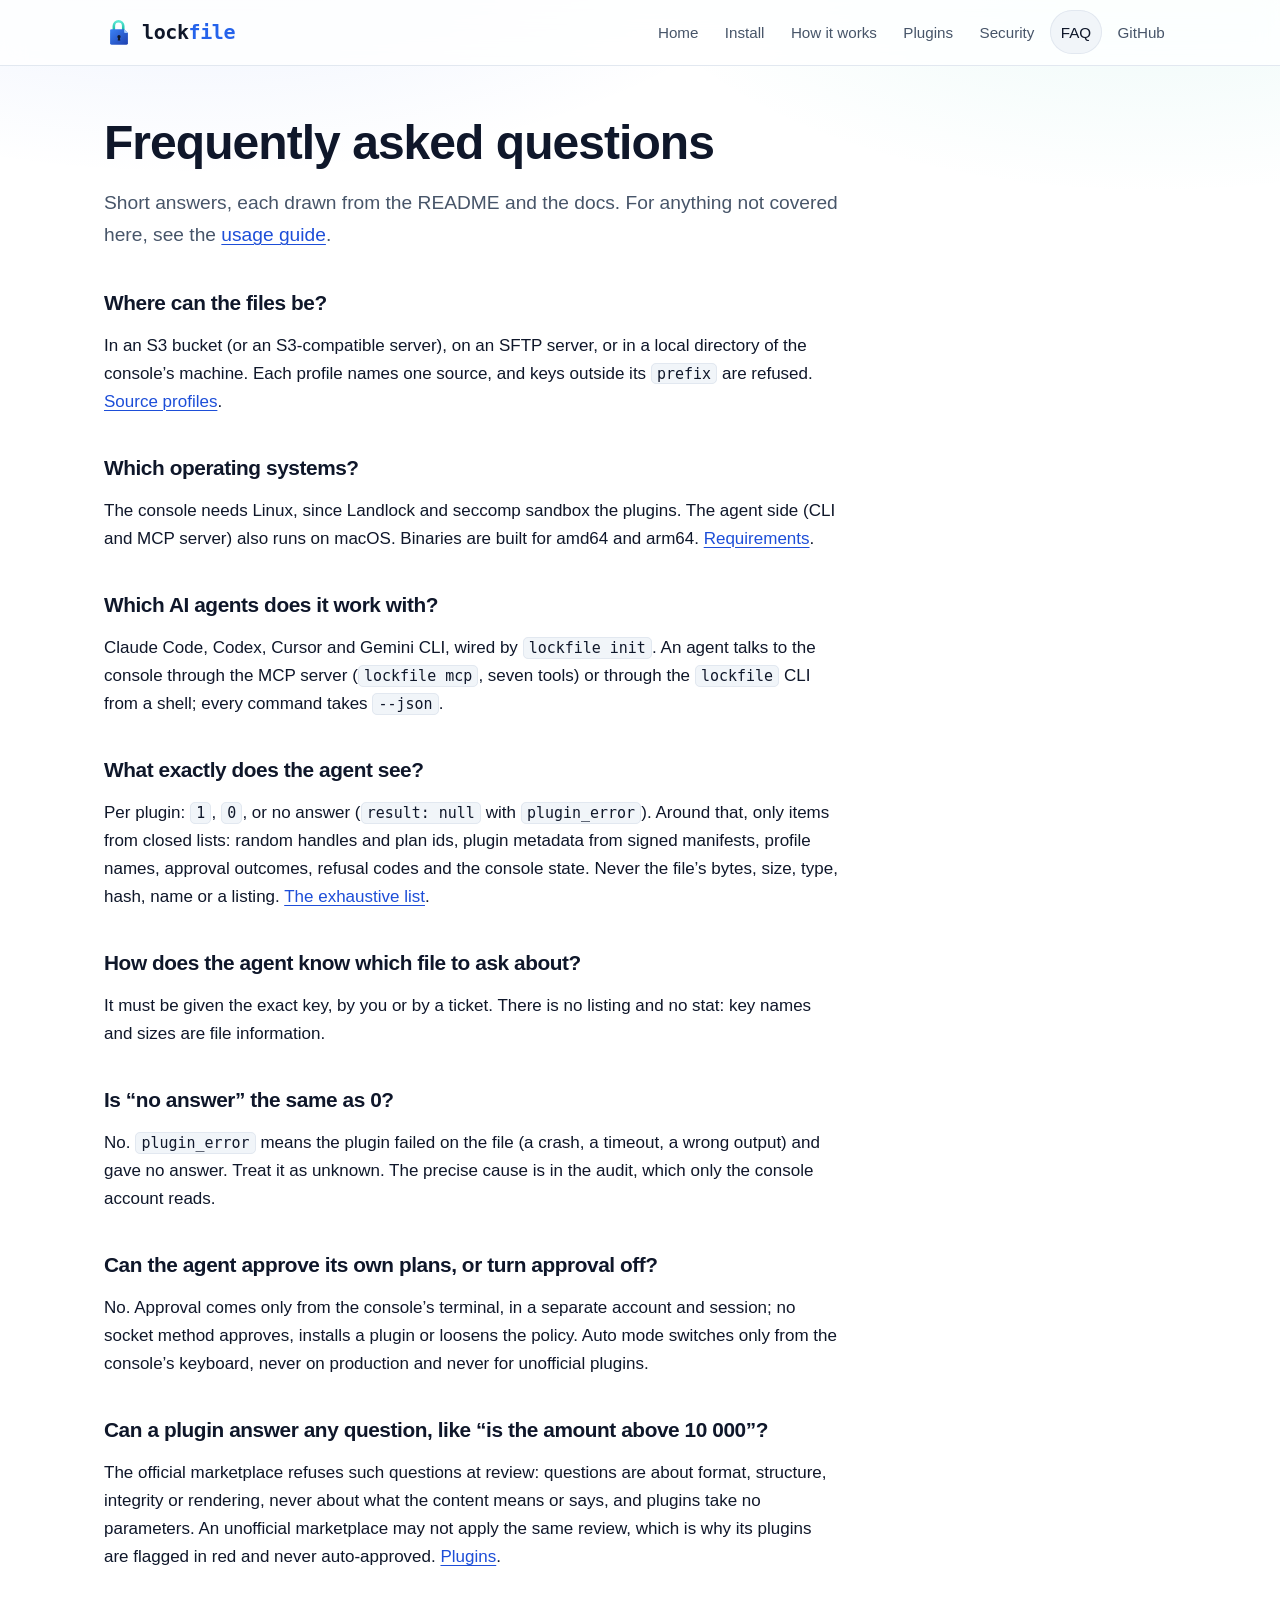
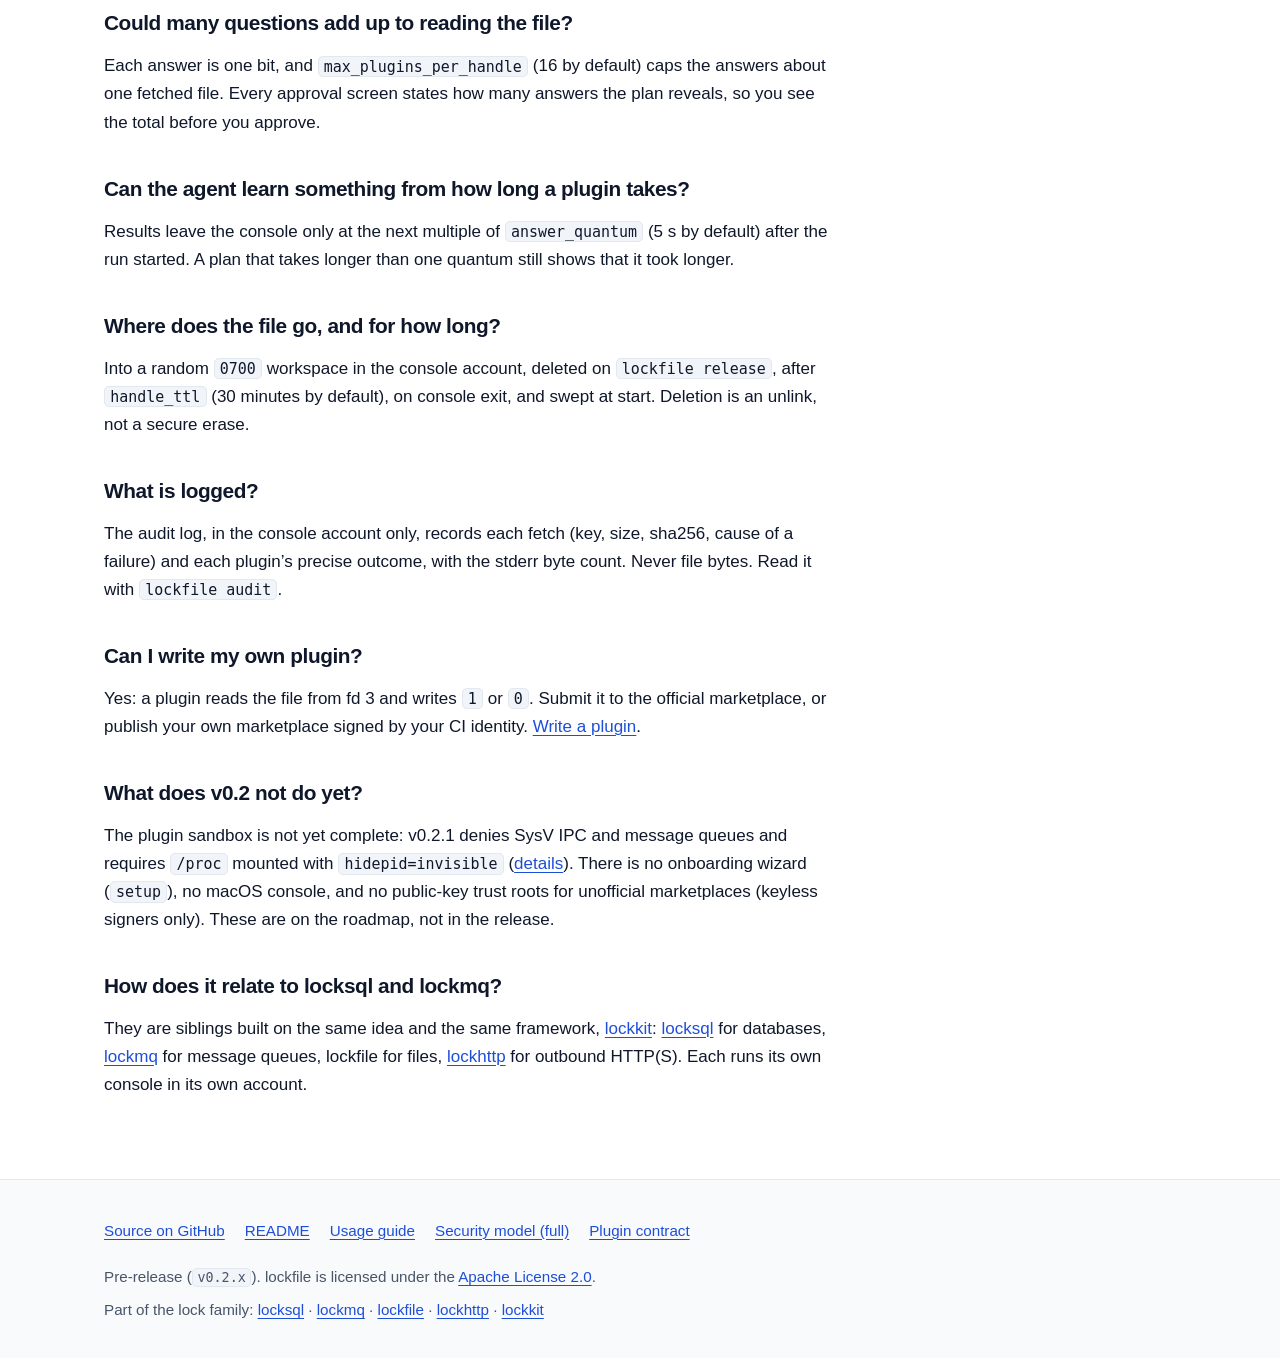
==== site/faq/index.html @ 75cc1ebc "docs: add lockhttp to the lock family List lockhttp (outbound HTTP(S), v0.1 in progress) next to loc" ====
<!doctype html>
<html lang="en">
<head>
  <meta charset="utf-8">
  <meta name="viewport" content="width=device-width, initial-scale=1">
  <title>lockfile FAQ — short answers</title>
  <meta name="description" content="Short answers about lockfile: sources, platforms, agents, what the agent sees, plugins, timing, the audit log and what v0.2 does not do yet.">
  <meta name="color-scheme" content="light dark">
  <meta name="theme-color" content="#ffffff" media="(prefers-color-scheme: light)">
  <meta name="theme-color" content="#0f172a" media="(prefers-color-scheme: dark)">
  <link rel="canonical" href="https://davidgodefroid.github.io/lockfile/faq/">
  <meta property="og:type" content="website">
  <meta property="og:site_name" content="lockfile">
  <meta property="og:title" content="lockfile FAQ — short answers">
  <meta property="og:description" content="Short answers about lockfile: sources, platforms, agents, what the agent sees, plugins, timing, the audit log and what v0.2 does not do yet.">
  <meta property="og:url" content="https://davidgodefroid.github.io/lockfile/faq/">
  <meta property="og:image" content="https://davidgodefroid.github.io/lockfile/assets/og.png">
  <meta property="og:image:type" content="image/png">
  <meta property="og:image:width" content="1200">
  <meta property="og:image:height" content="630">
  <meta property="og:image:alt" content="lockfile — Your AI asks about the file. It never reads it.">
  <meta property="og:locale" content="en_US">
  <meta name="twitter:card" content="summary_large_image">
  <meta name="twitter:title" content="lockfile FAQ — short answers">
  <meta name="twitter:description" content="Short answers about lockfile: sources, platforms, agents, what the agent sees, plugins, timing, the audit log and what v0.2 does not do yet.">
  <meta name="twitter:image" content="https://davidgodefroid.github.io/lockfile/assets/og.png">
  <meta name="twitter:image:alt" content="lockfile — Your AI asks about the file. It never reads it.">
  <link rel="icon" href="../assets/logo.svg" type="image/svg+xml">
  <link rel="apple-touch-icon" href="../assets/apple-touch-icon.png">
  <link rel="stylesheet" href="../assets/style.css">
  <script src="../assets/anchors.js" defer></script>
</head>
<body>
  <a class="skip-link" href="#main">Skip to content</a>
  <header class="site-header">
    <div class="wrap">
      <a class="brand" href="../"><img src="../assets/logo.svg" alt="" width="32" height="32"><span class="wordmark">lock<span>file</span></span></a>
      <nav class="site-nav" aria-label="Main">
        <ul>
          <li><a href="../">Home</a></li>
          <li><a href="../install/">Install</a></li>
          <li><a href="../how-it-works/">How it works</a></li>
          <li><a href="../plugins/">Plugins</a></li>
          <li><a href="../security/">Security</a></li>
          <li><a href="../faq/" aria-current="page">FAQ</a></li>
          <li><a href="https://github.com/DavidGodefroid/lockfile">GitHub</a></li>
        </ul>
      </nav>
    </div>
  </header>
  <main id="main" tabindex="-1">
    <div class="wrap">

<h1>Frequently asked questions</h1>
<p class="lead prose">Short answers, each drawn from the README and the docs. For anything not covered here, see the <a href="https://github.com/DavidGodefroid/lockfile/blob/main/docs/usage.md">usage guide</a>.</p>
<div class="faq prose">
<section aria-labelledby="sources">
  <h2 id="sources">Where can the files be?</h2>
  <p>In an S3 bucket (or an S3-compatible server), on an SFTP server, or in a local directory of the console’s machine. Each profile names one source, and keys outside its <code>prefix</code> are refused. <a href="../install/#profile">Source profiles</a>.</p>
</section>
<section aria-labelledby="os">
  <h2 id="os">Which operating systems?</h2>
  <p>The console needs Linux, since Landlock and seccomp sandbox the plugins. The agent side (CLI and MCP server) also runs on macOS. Binaries are built for amd64 and arm64. <a href="../install/#requirements">Requirements</a>.</p>
</section>
<section aria-labelledby="agents">
  <h2 id="agents">Which AI agents does it work with?</h2>
  <p>Claude Code, Codex, Cursor and Gemini CLI, wired by <code>lockfile init</code>. An agent talks to the console through the MCP server (<code>lockfile mcp</code>, seven tools) or through the <code>lockfile</code> CLI from a shell; every command takes <code>--json</code>.</p>
</section>
<section aria-labelledby="sees">
  <h2 id="sees">What exactly does the agent see?</h2>
  <p>Per plugin: <code>1</code>, <code>0</code>, or no answer (<code>result: null</code> with <code>plugin_error</code>). Around that, only items from closed lists: random handles and plan ids, plugin metadata from signed manifests, profile names, approval outcomes, refusal codes and the console state. Never the file’s bytes, size, type, hash, name or a listing. <a href="../security/#visible">The exhaustive list</a>.</p>
</section>
<section aria-labelledby="key">
  <h2 id="key">How does the agent know which file to ask about?</h2>
  <p>It must be given the exact key, by you or by a ticket. There is no listing and no stat: key names and sizes are file information.</p>
</section>
<section aria-labelledby="null">
  <h2 id="null">Is “no answer” the same as 0?</h2>
  <p>No. <code>plugin_error</code> means the plugin failed on the file (a crash, a timeout, a wrong output) and gave no answer. Treat it as unknown. The precise cause is in the audit, which only the console account reads.</p>
</section>
<section aria-labelledby="self-approve">
  <h2 id="self-approve">Can the agent approve its own plans, or turn approval off?</h2>
  <p>No. Approval comes only from the console’s terminal, in a separate account and session; no socket method approves, installs a plugin or loosens the policy. Auto mode switches only from the console’s keyboard, never on production and never for unofficial plugins.</p>
</section>
<section aria-labelledby="ask-anything">
  <h2 id="ask-anything">Can a plugin answer any question, like “is the amount above 10 000”?</h2>
  <p>The official marketplace refuses such questions at review: questions are about format, structure, integrity or rendering, never about what the content means or says, and plugins take no parameters. An unofficial marketplace may not apply the same review, which is why its plugins are flagged in red and never auto-approved. <a href="../plugins/">Plugins</a>.</p>
</section>
<section aria-labelledby="many">
  <h2 id="many">Could many questions add up to reading the file?</h2>
  <p>Each answer is one bit, and <code>max_plugins_per_handle</code> (16 by default) caps the answers about one fetched file. Every approval screen states how many answers the plan reveals, so you see the total before you approve.</p>
</section>
<section aria-labelledby="timing">
  <h2 id="timing">Can the agent learn something from how long a plugin takes?</h2>
  <p>Results leave the console only at the next multiple of <code>answer_quantum</code> (5 s by default) after the run started. A plan that takes longer than one quantum still shows that it took longer.</p>
</section>
<section aria-labelledby="where">
  <h2 id="where">Where does the file go, and for how long?</h2>
  <p>Into a random <code>0700</code> workspace in the console account, deleted on <code>lockfile release</code>, after <code>handle_ttl</code> (30 minutes by default), on console exit, and swept at start. Deletion is an unlink, not a secure erase.</p>
</section>
<section aria-labelledby="audit">
  <h2 id="audit">What is logged?</h2>
  <p>The audit log, in the console account only, records each fetch (key, size, sha256, cause of a failure) and each plugin’s precise outcome, with the stderr byte count. Never file bytes. Read it with <code>lockfile audit</code>.</p>
</section>
<section aria-labelledby="own-plugin">
  <h2 id="own-plugin">Can I write my own plugin?</h2>
  <p>Yes: a plugin reads the file from fd 3 and writes <code>1</code> or <code>0</code>. Submit it to the official marketplace, or publish your own marketplace signed by your CI identity. <a href="../plugins/#write">Write a plugin</a>.</p>
</section>
<section aria-labelledby="not-yet">
  <h2 id="not-yet">What does v0.2 not do yet?</h2>
  <p>The plugin sandbox is not yet complete: v0.2.1 denies SysV IPC and message queues and requires <code>/proc</code> mounted with <code>hidepid=invisible</code> (<a href="../security/#upcoming">details</a>). There is no onboarding wizard (<code>setup</code>), no macOS console, and no public-key trust roots for unofficial marketplaces (keyless signers only). These are on the roadmap, not in the release.</p>
</section>
<section aria-labelledby="family">
  <h2 id="family">How does it relate to locksql and lockmq?</h2>
  <p>They are siblings built on the same idea and the same framework, <a href="https://github.com/DavidGodefroid/lockkit">lockkit</a>: <a href="https://github.com/DavidGodefroid/locksql">locksql</a> for databases, <a href="https://github.com/DavidGodefroid/lockmq">lockmq</a> for message queues, lockfile for files, <a href="https://github.com/DavidGodefroid/lockhttp">lockhttp</a> for outbound HTTP(S). Each runs its own console in its own account.</p>
</section>
</div>

    </div>
  </main>
  <footer class="site-footer">
    <div class="wrap">
      <ul>
        <li><a href="https://github.com/DavidGodefroid/lockfile">Source on GitHub</a></li>
        <li><a href="https://github.com/DavidGodefroid/lockfile/blob/main/README.md">README</a></li>
        <li><a href="https://github.com/DavidGodefroid/lockfile/blob/main/docs/usage.md">Usage guide</a></li>
        <li><a href="https://github.com/DavidGodefroid/lockfile/blob/main/docs/security-model.md">Security model (full)</a></li>
        <li><a href="https://github.com/DavidGodefroid/lockfile/blob/main/docs/plugin-contract.md">Plugin contract</a></li>
      </ul>
      <p>Pre-release (<code>v0.2.x</code>). lockfile is licensed under the <a href="https://github.com/DavidGodefroid/lockfile/blob/main/LICENSE">Apache License 2.0</a>.</p>
      <p class="family-line">Part of the lock family: <a href="https://github.com/DavidGodefroid/locksql">locksql</a> · <a href="https://github.com/DavidGodefroid/lockmq">lockmq</a> · <a href="https://github.com/DavidGodefroid/lockfile">lockfile</a> · <a href="https://github.com/DavidGodefroid/lockhttp">lockhttp</a> · <a href="https://github.com/DavidGodefroid/lockkit">lockkit</a></p>
    </div>
  </footer>
</body>
</html>
---- site/assets/style.css ----
/* lockfile site — one stylesheet, no build step, no external resources.
   Palette taken from assets/logo.svg: blue page, teal shackle. */

:root {
  color-scheme: light dark;
  --bg: #ffffff;
  --bg-glow: rgba(37, 99, 235, 0.12);
  --bg-glow-2: rgba(20, 184, 166, 0.10);
  --surface: #f8fafc;
  --surface-2: #f1f5f9;
  --text: #0f172a;
  --muted: #475569;
  --border: #e2e8f0;
  --link: #1d4ed8;
  --link-hover: #1e40af;
  --accent: #2563eb;
  --accent-2: #14b8a6;
  --key: #0f766e;
  --focus: #2563eb;
  --term-bg: #0f172a;
  --term-bar: #1e293b;
  --term-text: #e2e8f0;
  --term-border: #1e293b;
  --limit-bg: #fffbeb;
  --limit-border: #b45309;
  --yes: #0f766e;
  --yes-bg: #ccfbf1;
  --no: #b91c1c;
  --no-bg: #fee2e2;
  --header-bg: rgba(255, 255, 255, 0.82);
  --shadow: 0 1px 2px rgba(15, 23, 42, 0.06), 0 8px 24px rgba(15, 23, 42, 0.06);
  --shadow-lg: 0 24px 60px -12px rgba(29, 78, 216, 0.35);
  --mono: ui-monospace, SFMono-Regular, Menlo, Consolas, "DejaVu Sans Mono", "Liberation Mono", monospace;
  --sans: -apple-system, BlinkMacSystemFont, "Segoe UI", Roboto, "Helvetica Neue", Arial, "Noto Sans", sans-serif;
  --radius: 12px;
  --max: 70rem;
}

@media (prefers-color-scheme: dark) {
  :root {
    --bg: #0b1120;
    --bg-glow: rgba(59, 130, 246, 0.20);
    --bg-glow-2: rgba(45, 212, 191, 0.10);
    --surface: #111a2e;
    --surface-2: #1e293b;
    --text: #f1f5f9;
    --muted: #94a3b8;
    --border: #253047;
    --link: #93c5fd;
    --link-hover: #bfdbfe;
    --accent: #60a5fa;
    --accent-2: #5eead4;
    --key: #5eead4;
    --focus: #5eead4;
    --term-bg: #020617;
    --term-bar: #0f172a;
    --term-text: #e2e8f0;
    --term-border: #253047;
    --limit-bg: #1f1a10;
    --limit-border: #f59e0b;
    --yes: #5eead4;
    --yes-bg: rgba(45, 212, 191, 0.12);
    --no: #fca5a5;
    --no-bg: rgba(248, 113, 113, 0.12);
    --header-bg: rgba(11, 17, 32, 0.8);
    --shadow: 0 1px 2px rgba(0, 0, 0, 0.3), 0 8px 24px rgba(0, 0, 0, 0.25);
    --shadow-lg: 0 30px 80px -20px rgba(59, 130, 246, 0.4);
  }
}

*, *::before, *::after { box-sizing: border-box; }

html { -webkit-text-size-adjust: 100%; text-size-adjust: 100%; }

body {
  margin: 0;
  background:
    radial-gradient(60rem 30rem at 15% -10rem, var(--bg-glow), transparent 70%),
    radial-gradient(50rem 26rem at 90% -6rem, var(--bg-glow-2), transparent 70%),
    var(--bg);
  background-repeat: no-repeat;
  color: var(--text);
  font-family: var(--sans);
  font-size: 1.0625rem;
  line-height: 1.65;
  overflow-wrap: break-word;
}

img, svg { max-width: 100%; height: auto; }

a { color: var(--link); text-underline-offset: 0.18em; text-decoration-thickness: 1px; }
a:hover { color: var(--link-hover); text-decoration-thickness: 2px; }

:focus-visible {
  outline: 3px solid var(--focus);
  outline-offset: 2px;
  border-radius: 4px;
}

.skip-link {
  position: absolute;
  left: 1rem;
  top: -100px;
  z-index: 20;
  padding: 0.5rem 1rem;
  background: var(--text);
  color: var(--bg);
  border-radius: var(--radius);
  font-weight: 600;
}
.skip-link:focus { top: 0.75rem; color: var(--bg); }

.visually-hidden {
  position: absolute !important;
  width: 1px; height: 1px;
  margin: -1px; padding: 0; border: 0;
  overflow: hidden;
  clip: rect(0 0 0 0);
  white-space: nowrap;
}

.wrap {
  width: 100%;
  max-width: var(--max);
  margin: 0 auto;
  padding: 0 1rem;
}

/* Header and navigation */
.site-header {
  z-index: 10;
  border-bottom: 1px solid var(--border);
  background: var(--header-bg);
  -webkit-backdrop-filter: saturate(1.6) blur(12px);
  backdrop-filter: saturate(1.6) blur(12px);
}
.site-header .wrap {
  display: flex;
  flex-wrap: wrap;
  align-items: center;
  justify-content: space-between;
  gap: 0.5rem 1.5rem;
  padding-top: 0.65rem;
  padding-bottom: 0.65rem;
}
.brand {
  display: inline-flex;
  align-items: center;
  min-height: 44px;
  gap: 0.5rem;
  color: var(--text);
  text-decoration: none;
  font-family: var(--mono);
  font-weight: 700;
  font-size: 1.25rem;
  letter-spacing: -0.02em;
}
.brand .wordmark span { color: var(--accent); }
.brand:hover { color: var(--text); }
.brand img { width: 30px; height: 30px; }

.site-nav ul {
  display: flex;
  flex-wrap: wrap;
  gap: 0.25rem;
  margin: 0;
  padding: 0;
  list-style: none;
}
.site-nav li + li { margin-top: 0; }
.site-nav a {
  display: inline-flex;
  align-items: center;
  min-height: 44px;
  padding: 0.35rem 0.7rem;
  border-radius: 999px;
  color: var(--muted);
  text-decoration: none;
  font-size: 0.95rem;
  font-weight: 500;
}
.site-nav a:hover { color: var(--text); background: var(--surface-2); }
.site-nav a[aria-current="page"] {
  color: var(--text);
  background: var(--surface-2);
  box-shadow: inset 0 0 0 1px var(--border);
}

/* Main content */
main { display: block; padding-bottom: 4rem; }
main > .wrap > h1:first-child { margin-top: 3rem; }

h1, h2, h3 { line-height: 1.2; letter-spacing: -0.02em; }
[id] { scroll-margin-top: 5rem; }
h1 { font-size: clamp(2rem, 6vw, 3rem); margin: 2rem 0 1rem; font-weight: 800; }
h2 {
  font-size: clamp(1.5rem, 4vw, 2rem);
  margin: 4.5rem 0 1rem;
  font-weight: 750;
}
h2::before {
  content: "";
  display: block;
  width: 2.5rem;
  height: 4px;
  margin-bottom: 0.9rem;
  border-radius: 2px;
  background: linear-gradient(90deg, var(--accent), var(--accent-2));
}
h3 { font-size: 1.2rem; margin: 1.75rem 0 0.5rem; }

/* Section links (assets/anchors.js) */
.has-anchor { cursor: pointer; }
.heading-anchor {
  margin-left: 0.4em;
  color: var(--muted);
  font-weight: 600;
  text-decoration: none;
  opacity: 0;
  transition: opacity 0.15s ease;
}
.has-anchor:hover .heading-anchor,
.heading-anchor:focus-visible { opacity: 1; color: var(--link); }
@media (hover: none) { .heading-anchor { opacity: 0.6; } }
.anchor-toast {
  position: fixed;
  left: 50%;
  bottom: 1.5rem;
  z-index: 30;
  transform: translateX(-50%);
  padding: 0.45rem 0.9rem;
  border-radius: var(--radius);
  background: var(--text);
  color: var(--bg);
  font-size: 0.9rem;
  font-weight: 600;
  opacity: 0;
  pointer-events: none;
  transition: opacity 0.2s ease;
}
.anchor-toast:empty { display: none; }
.anchor-toast.is-visible { opacity: 1; }

.prose { max-width: 46rem; }
.lead { font-size: 1.2rem; color: var(--muted); }

p, ul, ol { margin: 0 0 1rem; }
li + li { margin-top: 0.35rem; }

code {
  font-family: var(--mono);
  font-size: 0.88em;
  background: var(--surface-2);
  border: 1px solid var(--border);
  border-radius: 5px;
  padding: 0.05em 0.35em;
}

pre {
  margin: 0 0 1.25rem;
  padding: 1rem 1.15rem;
  max-width: 100%;
  overflow-x: auto;
  background: var(--term-bg);
  color: var(--term-text);
  border: 1px solid var(--term-border);
  border-radius: var(--radius);
  box-shadow: var(--shadow);
  font-family: var(--mono);
  font-size: 0.85rem;
  line-height: 1.55;
  tab-size: 4;
}
pre code {
  background: none;
  border: 0;
  padding: 0;
  font-size: inherit;
  color: inherit;
}
pre:focus-visible { outline-offset: 3px; }
pre.diagram { line-height: 1.25; }
.cmt { color: #94a3b8; }

/* A terminal window: a title bar with three dots above the code. */
pre.term {
  position: relative;
  padding-top: 2.6rem;
  background:
    radial-gradient(circle at 1.1rem 0.95rem, #f87171 0.3rem, transparent 0.32rem),
    radial-gradient(circle at 2rem 0.95rem, #fbbf24 0.3rem, transparent 0.32rem),
    radial-gradient(circle at 2.9rem 0.95rem, #34d399 0.3rem, transparent 0.32rem),
    linear-gradient(var(--term-bar), var(--term-bar)) top / 100% 1.9rem no-repeat,
    var(--term-bg);
  background-repeat: no-repeat;
  background-attachment: local;
}

figure { margin: 0 0 1.5rem; }
figcaption { color: var(--muted); font-size: 0.95rem; margin-top: 0.75rem; }

blockquote {
  margin: 0 0 1rem;
  padding: 0.75rem 1.25rem;
  border-left: 4px solid var(--accent);
  border-radius: 0 var(--radius) var(--radius) 0;
  background: var(--surface);
  color: var(--text);
  font-size: 1.1rem;
  font-weight: 500;
}
blockquote p { margin: 0; }

/* Hero */
.hero {
  padding: 4.5rem 0 1rem;
  text-align: center;
}
.hero h1 {
  margin: 1.25rem auto 1.25rem;
  font-size: clamp(2.3rem, 7vw, 4rem);
  line-height: 1.08;
  letter-spacing: -0.035em;
}
.hero h1 .key {
  color: var(--key);
  background: linear-gradient(90deg, var(--accent), var(--accent-2));
  -webkit-background-clip: text;
  background-clip: text;
  -webkit-text-fill-color: transparent;
}
.hero .lead {
  max-width: 40rem;
  margin: 0 auto 1rem;
  font-size: clamp(1.15rem, 2.4vw, 1.35rem);
}
.hero .intro {
  max-width: 44rem;
  margin: 0 auto;
  color: var(--muted);
}
.hero .actions, .hero .facts { justify-content: center; }

.eyebrow { margin: 0; }
.eyebrow a {
  display: inline-flex;
  min-height: 44px;
  align-items: center;
  gap: 0.6rem;
  padding: 0.25rem 0.85rem 0.25rem 0.3rem;
  border: 1px solid var(--border);
  border-radius: 999px;
  background: var(--surface);
  color: var(--muted);
  font-size: 0.9rem;
  text-decoration: none;
}
.eyebrow a:hover { color: var(--text); border-color: var(--accent); }
.badge {
  padding: 0.05rem 0.55rem;
  border-radius: 999px;
  background: linear-gradient(90deg, #2563eb, #1e40af);
  color: #ffffff;
  font-weight: 700;
  font-size: 0.8rem;
}

.facts {
  display: flex;
  flex-wrap: wrap;
  gap: 0.5rem;
  margin: 1rem 0 0;
  padding: 0;
  list-style: none;
}
.facts li {
  margin: 0;
  padding: 0.2rem 0.75rem;
  border: 1px solid var(--border);
  border-radius: 999px;
  background: var(--surface);
  font-size: 0.875rem;
  color: var(--muted);
}

.actions { display: flex; flex-wrap: wrap; gap: 0.75rem; margin: 2rem 0 1.5rem; }
.button {
  display: inline-block;
  padding: 0.7rem 1.3rem;
  border-radius: 999px;
  border: 1px solid var(--border);
  color: var(--text);
  text-decoration: none;
  font-weight: 600;
  background: var(--surface);
  transition: border-color 0.15s, transform 0.15s, box-shadow 0.15s;
}
.button:hover { color: var(--text); border-color: var(--accent); }
.button.primary {
  background: linear-gradient(135deg, #2563eb, #1e40af);
  border-color: transparent;
  color: #ffffff;
  box-shadow: 0 8px 20px -6px rgba(37, 99, 235, 0.55);
}
.button.primary:hover { color: #ffffff; box-shadow: 0 10px 26px -6px rgba(37, 99, 235, 0.7); }

.notice {
  display: inline-block;
  padding: 0.35rem 0.75rem;
  border-radius: 6px;
  background: var(--surface-2);
  border: 1px solid var(--border);
  font-size: 0.95rem;
}

/* Demo animation */
.demo-section { margin-top: 2.5rem; }
/* The animated SVG breaks out of the text column: as wide as the window
   allows (94vw, at most its 1200px drawing), and never taller than the window
   minus the header, so it is always seen whole. */
figure.demo {
  position: relative;
  left: 50%;
  width: min(94vw, 100vw - 2rem, 1200px, calc((100vh - 6rem) * 1200 / 640));
  width: min(94vw, 100vw - 2rem, 1200px, calc((100svh - 6rem) * 1200 / 640));
  margin: 0 0 1.5rem;
  transform: translateX(-50%);
}
figure.demo img {
  display: block;
  width: 100%;
  height: auto;
  aspect-ratio: 1200 / 640;
  border-radius: 24px;
  background: var(--term-bg);
  box-shadow: var(--shadow-lg);
}
/* The image links to the SVG alone, for a full-size (zoomable) view on phones. */
.demo-link { display: block; border-radius: 24px; }
figure.demo figcaption { max-width: 52rem; margin: 1rem auto 0; text-align: center; }

/* Cards */
.cards {
  display: grid;
  grid-template-columns: repeat(auto-fit, minmax(min(100%, 15.5rem), 1fr));
  gap: 1rem;
  margin: 1.5rem 0 1rem;
  padding: 0;
  list-style: none;
}
.cards > li {
  margin: 0;
  padding: 1.25rem 1.25rem 1.3rem;
  background: var(--surface);
  border: 1px solid var(--border);
  border-radius: var(--radius);
  box-shadow: var(--shadow);
  transition: border-color 0.15s, transform 0.15s;
}
.cards > li:hover { border-color: var(--accent); }
.cards .icon {
  display: inline-grid;
  place-items: center;
  width: 2.5rem;
  height: 2.5rem;
  margin-bottom: 0.75rem;
  border-radius: 10px;
  background: var(--surface-2);
  border: 1px solid var(--border);
  font-size: 1.25rem;
  line-height: 1;
}
.cards h3 { margin-top: 0; font-size: 1.1rem; }
.cards p { margin: 0; color: var(--muted); font-size: 0.975rem; }

/* Tables */
.table-wrap {
  max-width: 100%;
  overflow-x: auto;
  margin: 0 0 1.25rem;
  border: 1px solid var(--border);
  border-radius: var(--radius);
  box-shadow: var(--shadow);
  /* Scroll hint: an edge shadow appears on the side that has more content. */
  background:
    linear-gradient(to right, var(--bg) 30%, transparent) left / 2rem 100% no-repeat local,
    linear-gradient(to left, var(--bg) 30%, transparent) right / 2rem 100% no-repeat local,
    radial-gradient(farthest-side at 0 50%, rgba(0,0,0,.22), transparent) left / 0.75rem 100% no-repeat scroll,
    radial-gradient(farthest-side at 100% 50%, rgba(0,0,0,.22), transparent) right / 0.75rem 100% no-repeat scroll,
    var(--bg);
}
table { border-collapse: collapse; width: 100%; font-size: 0.95rem; }
caption {
  text-align: left;
  padding: 0.7rem 0.9rem;
  font-weight: 600;
  color: var(--muted);
  caption-side: top;
}
th, td {
  padding: 0.6rem 0.9rem;
  text-align: left;
  vertical-align: top;
  border-top: 1px solid var(--border);
}
thead th { background: var(--surface-2); border-top: 0; }
tbody tr:hover { background: var(--surface); }
td.yes, td.no { white-space: nowrap; }
td.yes::before, td.no::before {
  display: inline-grid;
  place-items: center;
  width: 1.35rem;
  height: 1.35rem;
  margin-right: 0.45rem;
  border-radius: 999px;
  font-size: 0.8rem;
  font-weight: 800;
  vertical-align: -0.1em;
}
td.yes { color: var(--yes); font-weight: 600; }
td.yes::before { content: "✓"; background: var(--yes-bg); }
td.no { color: var(--no); font-weight: 600; }
td.no::before { content: "✕"; background: var(--no-bg); }
.engines td, .engines th { min-width: 9rem; }
.engines td:first-child, .engines th:first-child { min-width: 0; }

/* Limits: kept prominent */
.limits {
  margin: 3rem 0 2rem;
  padding: 0.25rem 1.25rem 1rem;
  background: var(--limit-bg);
  border: 1px solid var(--border);
  border-left: 5px solid var(--limit-border);
  border-radius: var(--radius);
}
.limits > h2 { margin-top: 1.25rem; }
.limits > h2::before { background: var(--limit-border); }

.steps { padding-left: 1.4rem; }
.steps > li { padding-left: 0.25rem; }
.steps > li + li { margin-top: 0.75rem; }

.more {
  padding: 1rem 1.25rem;
  background: var(--surface);
  border: 1px solid var(--border);
  border-radius: var(--radius);
}
.more ul { margin: 0; }

/* The lock family: one card per product, the current one marked */
.family > li { display: flex; flex-direction: column; }
.family h3 { font-family: var(--mono); }
.family h3 a {
  display: inline-flex;
  align-items: center;
  min-height: 44px;
  color: var(--text);
  text-decoration: none;
}
.family h3 { margin-bottom: 0.25rem; }
.family h3 a:hover { color: var(--link); }
.family > li[aria-current] { border-color: var(--accent); box-shadow: inset 0 0 0 1px var(--accent), var(--shadow); }
.family .here {
  align-self: flex-start;
  margin-top: 0.75rem;
  padding: 0.05rem 0.55rem;
  border-radius: 999px;
  background: var(--surface-2);
  border: 1px solid var(--border);
  color: var(--muted);
  font-size: 0.8rem;
  font-weight: 600;
}
.family-line { margin-top: 0.5rem !important; }

/* FAQ */
.faq h2 { font-size: 1.3rem; margin-top: 2.5rem; }
.faq h2::before { display: none; }

/* Footer */
.site-footer {
  border-top: 1px solid var(--border);
  background: var(--surface);
  color: var(--muted);
  font-size: 0.95rem;
}
.site-footer .wrap { padding-top: 1.75rem; padding-bottom: 2.25rem; }
.site-footer ul {
  display: flex;
  flex-wrap: wrap;
  gap: 0 1.25rem;
  margin: 0 0 0.75rem;
  padding: 0;
  list-style: none;
}
.site-footer li + li { margin-top: 0; }
/* Tap targets of at least 44px for links that stand on their own line. */
.site-footer li a, .link-line a { display: inline-flex; align-items: center; min-height: 44px; }
.site-footer p { margin: 0; }

@media (min-width: 48rem) {
  .site-header { position: sticky; top: 0; }
  .wrap { padding: 0 1.5rem; }
  pre { font-size: 0.9rem; }
}

/* Phones and small tablets: the brand on one row, the navigation on a second
   row that scrolls sideways inside its own box (no visible scrollbar, a fade
   on the right edge hints at more links), so the header stays two rows. */
@media (max-width: 47.99rem) {
  .site-header .wrap { row-gap: 0; padding-top: 0.25rem; padding-bottom: 0.25rem; }
  .site-nav { width: calc(100% + 2rem); margin: 0 -1rem; }
  .site-nav ul {
    flex-wrap: nowrap;
    overflow-x: auto;
    padding: 0 2.5rem 0 1rem;
    scrollbar-width: none;
    -webkit-mask-image: linear-gradient(to right, #000 calc(100% - 2.5rem), transparent);
    mask-image: linear-gradient(to right, #000 calc(100% - 2.5rem), transparent);
  }
  .site-nav ul::-webkit-scrollbar { display: none; }
  .site-nav li { flex: none; }
  .site-nav a { white-space: nowrap; }
}

@media (max-width: 40rem) {
  .hero { padding-top: 2.5rem; }
  .hero h1 br { display: none; }
  h2 { margin-top: 3.25rem; }
}

@media (prefers-reduced-motion: no-preference) {
  html { scroll-behavior: smooth; }
  .button:hover, .cards > li:hover { transform: translateY(-2px); }
}

@media print {
  .site-header { position: static; }
  .site-nav, .skip-link, .actions { display: none; }
  pre { white-space: pre-wrap; }
}
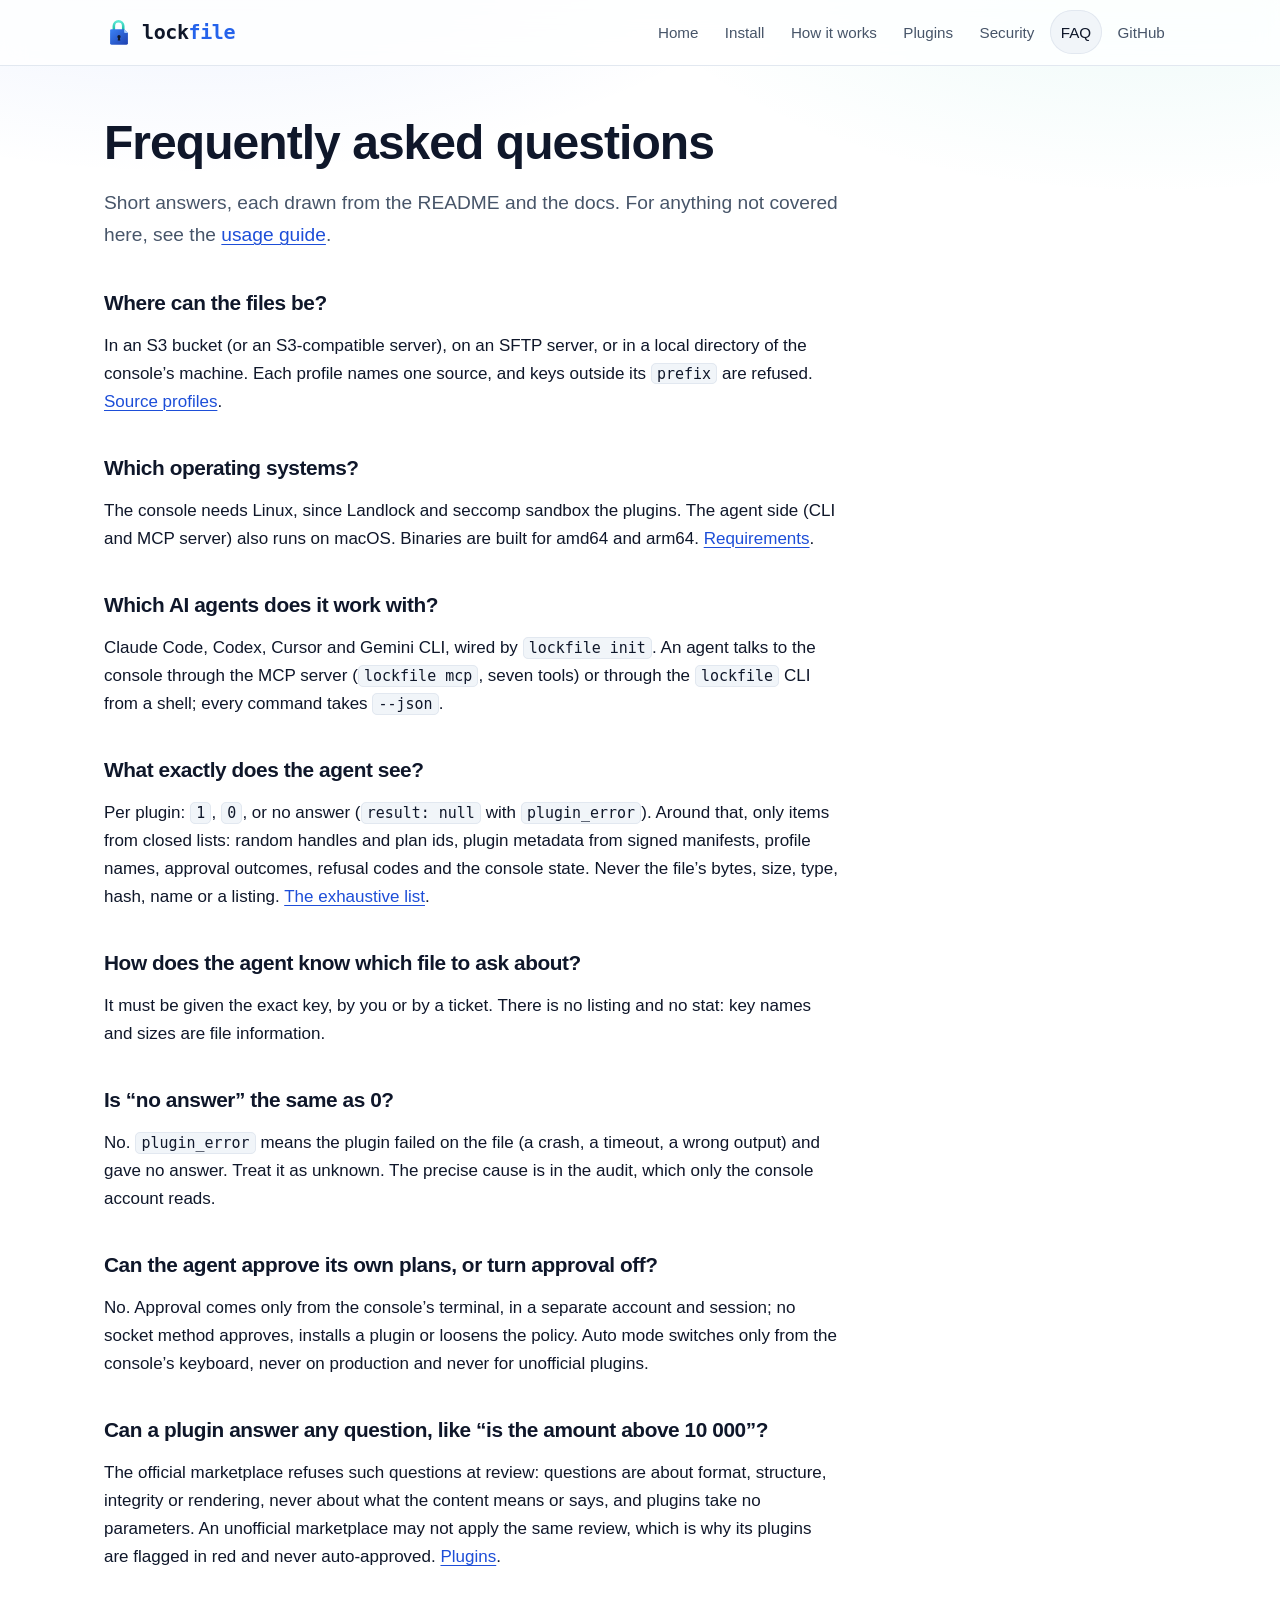
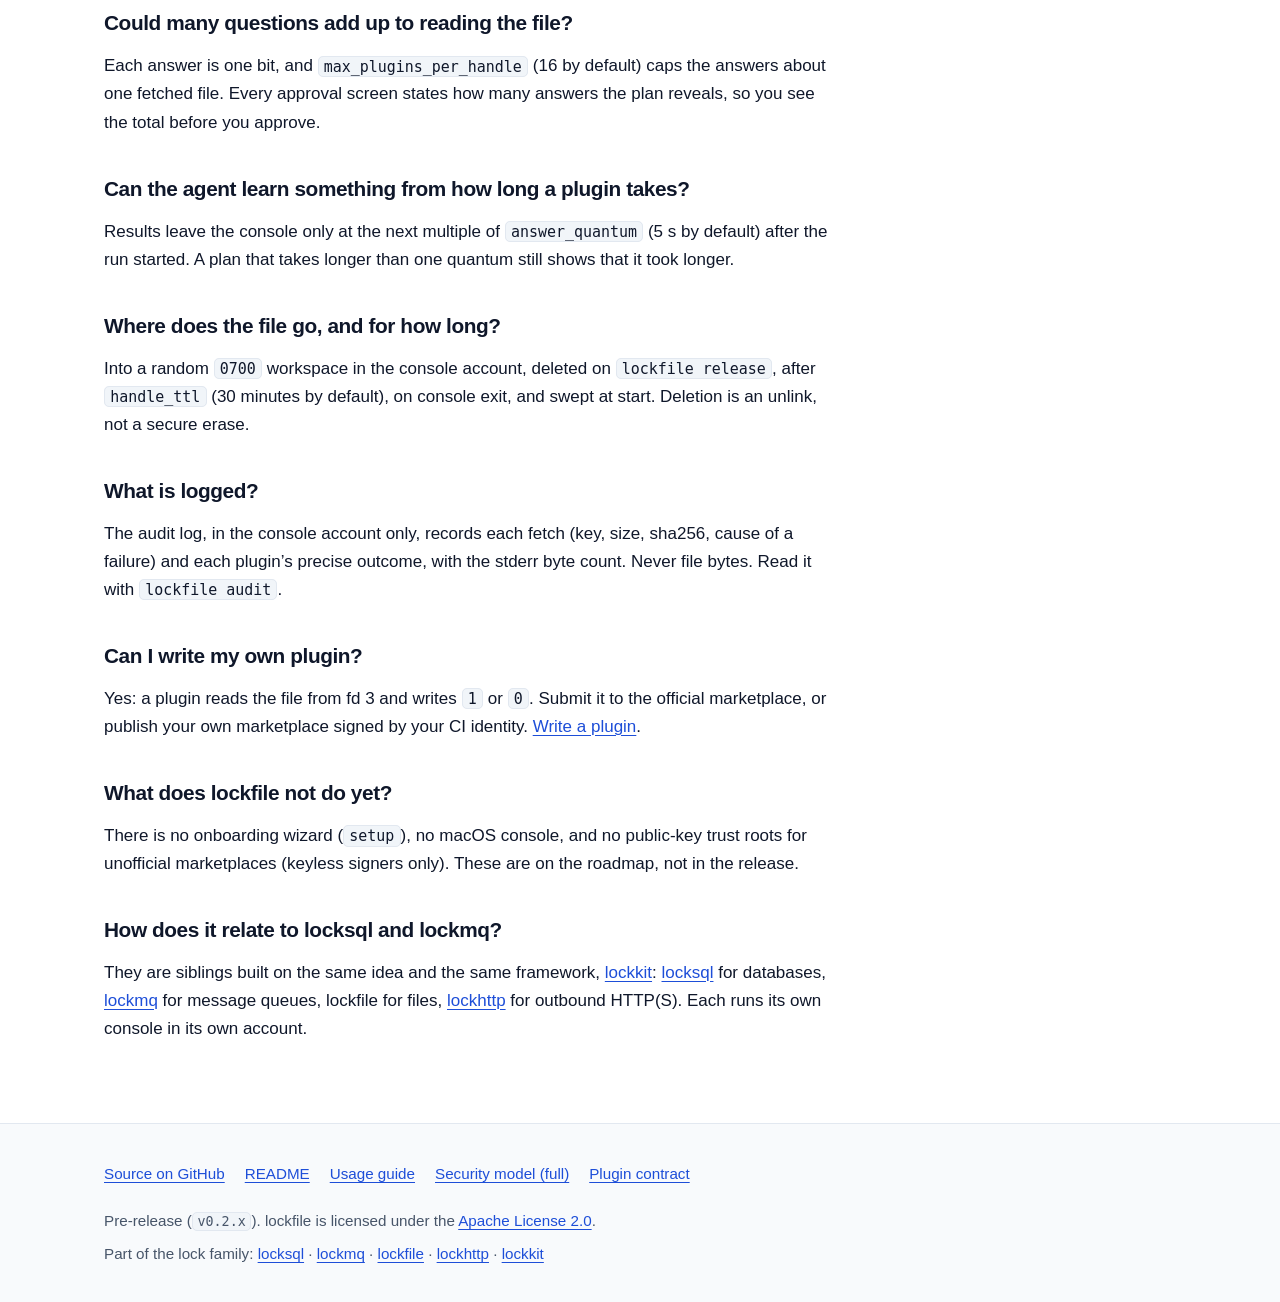
==== commit 6d0a3c45: "docs: list --hub-plain-http in the usage; the sandbox hardening shipped The site still said the v0.2" ====
--- a/site/faq/index.html
+++ b/site/faq/index.html
@@ -107,8 +107,8 @@
   <p>Yes: a plugin reads the file from fd 3 and writes <code>1</code> or <code>0</code>. Submit it to the official marketplace, or publish your own marketplace signed by your CI identity. <a href="../plugins/#write">Write a plugin</a>.</p>
 </section>
 <section aria-labelledby="not-yet">
-  <h2 id="not-yet">What does v0.2 not do yet?</h2>
-  <p>The plugin sandbox is not yet complete: v0.2.1 denies SysV IPC and message queues and requires <code>/proc</code> mounted with <code>hidepid=invisible</code> (<a href="../security/#upcoming">details</a>). There is no onboarding wizard (<code>setup</code>), no macOS console, and no public-key trust roots for unofficial marketplaces (keyless signers only). These are on the roadmap, not in the release.</p>
+  <h2 id="not-yet">What does lockfile not do yet?</h2>
+  <p>There is no onboarding wizard (<code>setup</code>), no macOS console, and no public-key trust roots for unofficial marketplaces (keyless signers only). These are on the roadmap, not in the release.</p>
 </section>
 <section aria-labelledby="family">
   <h2 id="family">How does it relate to locksql and lockmq?</h2>
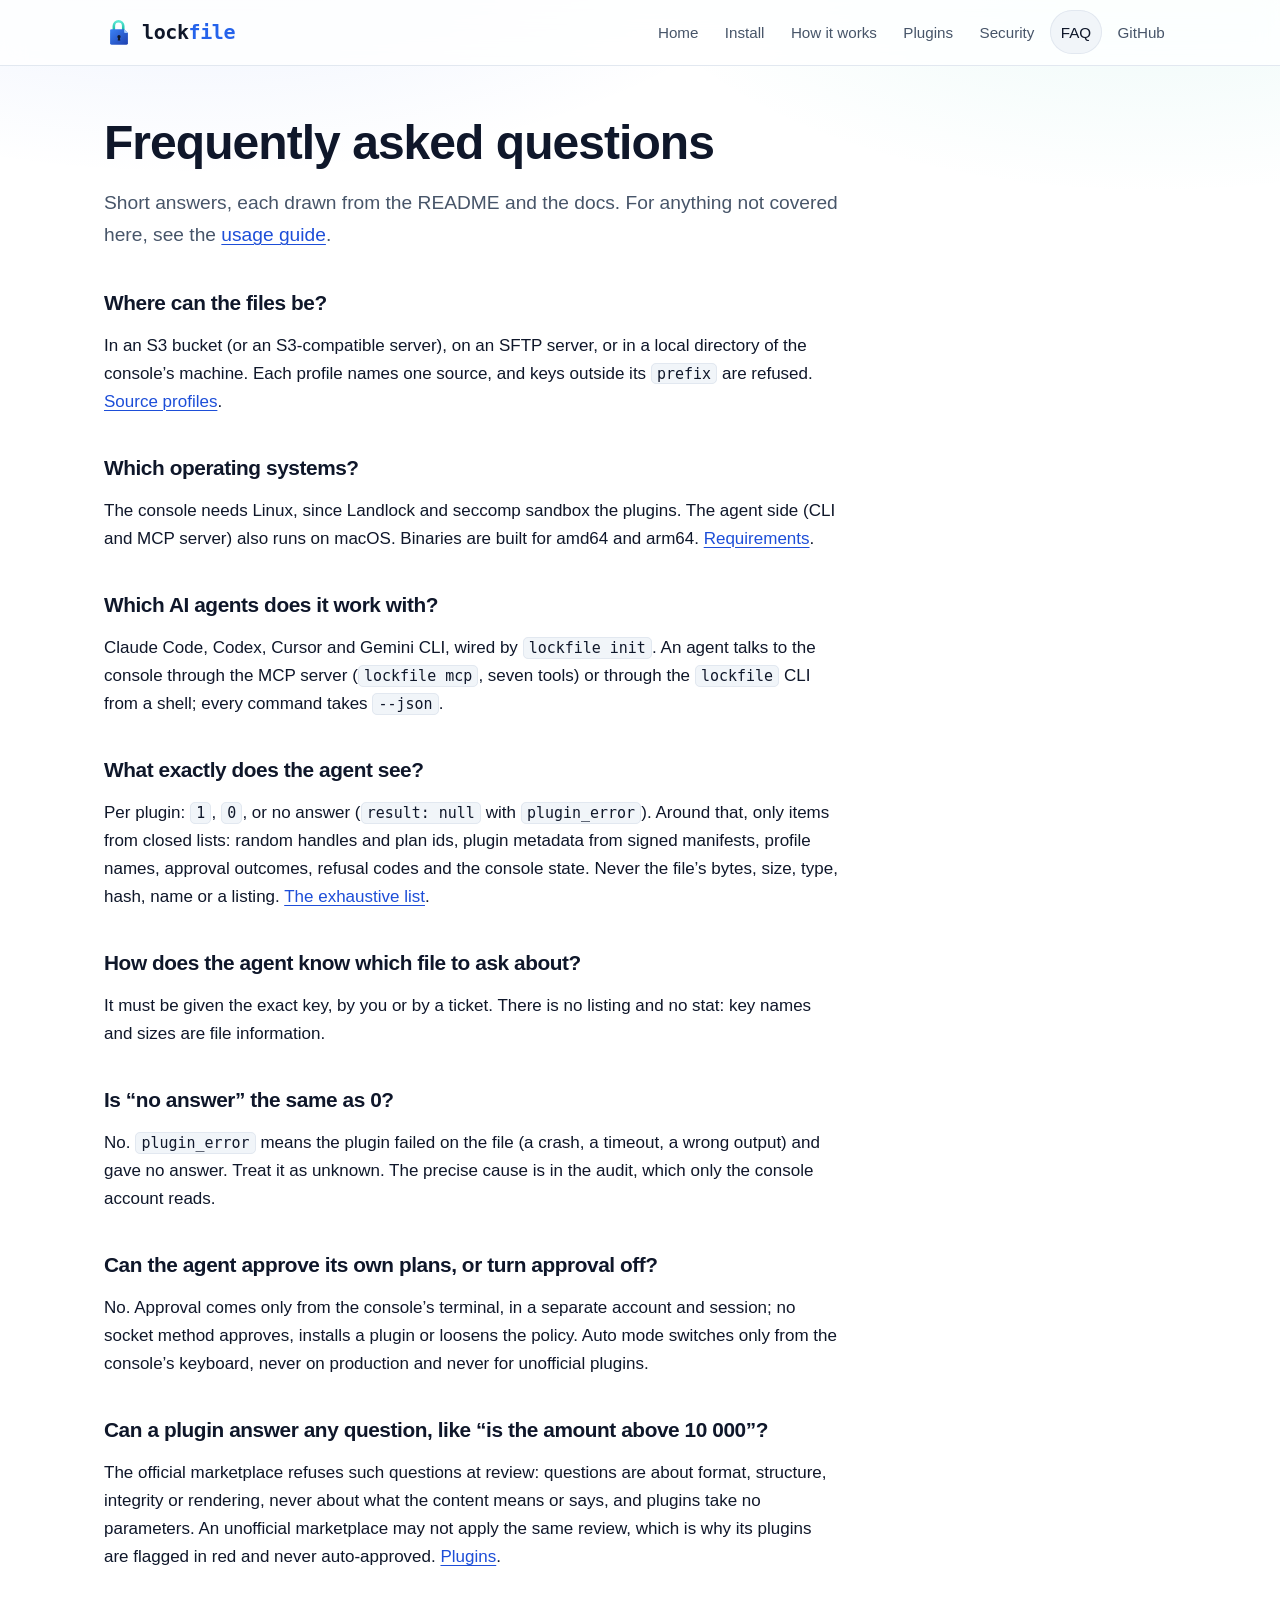
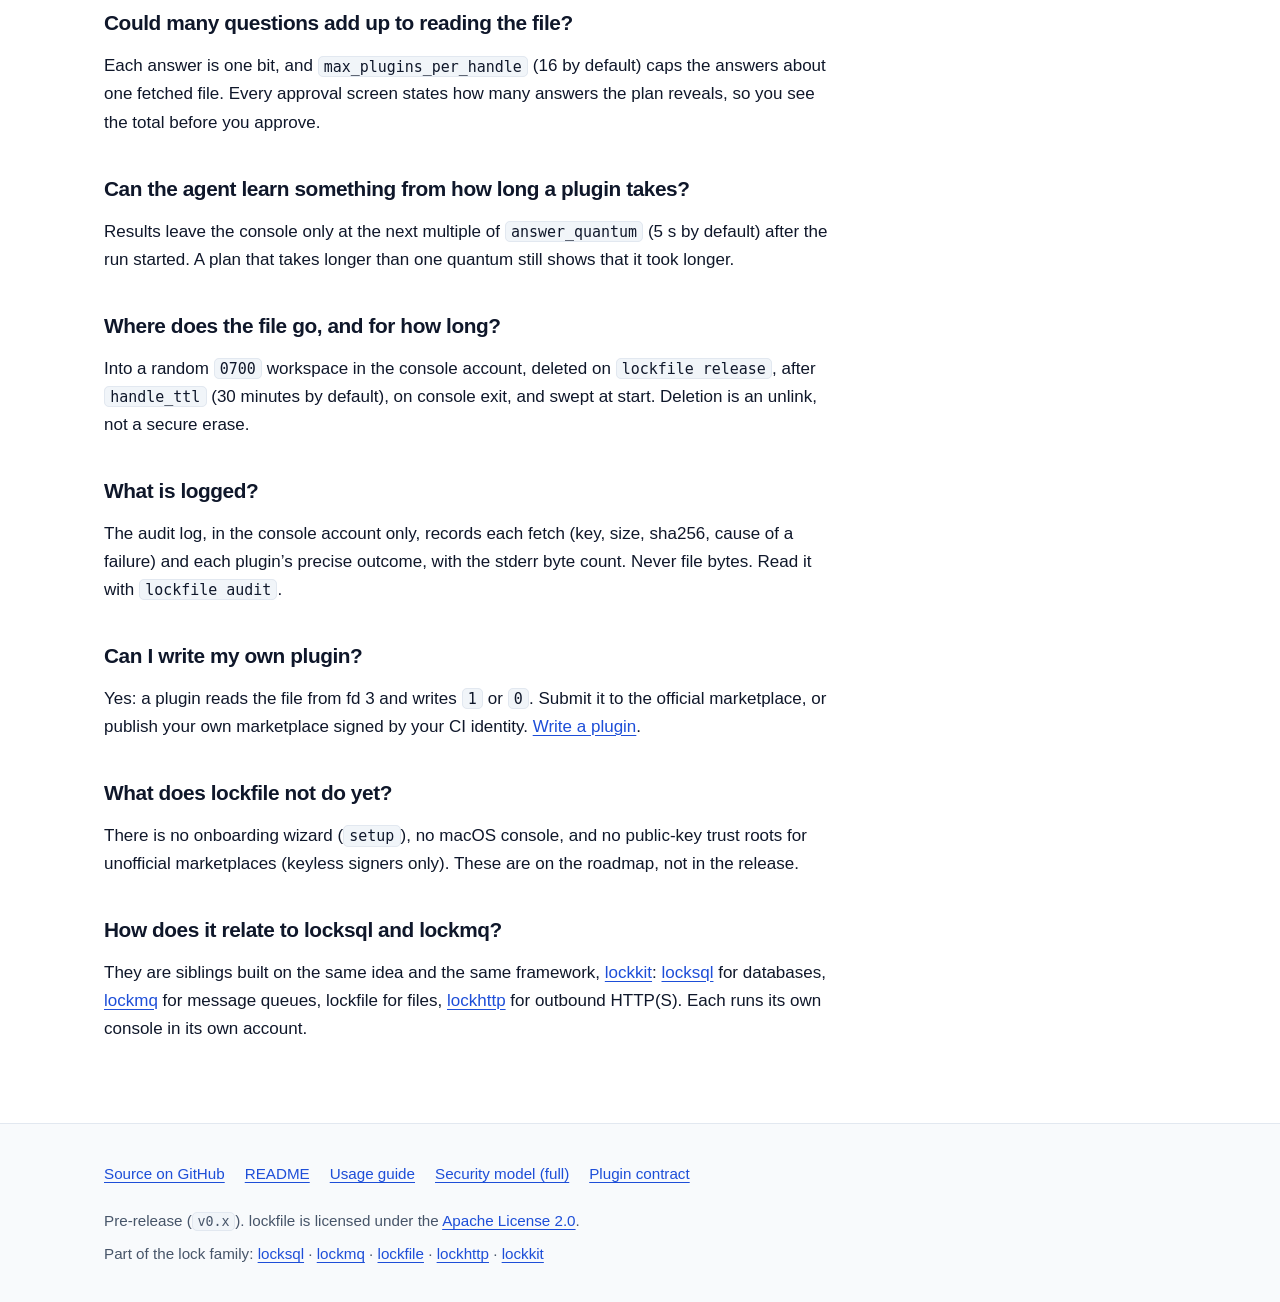
==== commit 0f21ee89: "docs: review of #29: no stale version claims; /proc wording; execveat Co-Authored-By: Claude Opus 5." ====
--- a/site/faq/index.html
+++ b/site/faq/index.html
@@ -4,7 +4,7 @@
   <meta charset="utf-8">
   <meta name="viewport" content="width=device-width, initial-scale=1">
   <title>lockfile FAQ — short answers</title>
-  <meta name="description" content="Short answers about lockfile: sources, platforms, agents, what the agent sees, plugins, timing, the audit log and what v0.2 does not do yet.">
+  <meta name="description" content="Short answers about lockfile: sources, platforms, agents, what the agent sees, plugins, timing, the audit log and what it does not do yet.">
   <meta name="color-scheme" content="light dark">
   <meta name="theme-color" content="#ffffff" media="(prefers-color-scheme: light)">
   <meta name="theme-color" content="#0f172a" media="(prefers-color-scheme: dark)">
@@ -12,7 +12,7 @@
   <meta property="og:type" content="website">
   <meta property="og:site_name" content="lockfile">
   <meta property="og:title" content="lockfile FAQ — short answers">
-  <meta property="og:description" content="Short answers about lockfile: sources, platforms, agents, what the agent sees, plugins, timing, the audit log and what v0.2 does not do yet.">
+  <meta property="og:description" content="Short answers about lockfile: sources, platforms, agents, what the agent sees, plugins, timing, the audit log and what it does not do yet.">
   <meta property="og:url" content="https://davidgodefroid.github.io/lockfile/faq/">
   <meta property="og:image" content="https://davidgodefroid.github.io/lockfile/assets/og.png">
   <meta property="og:image:type" content="image/png">
@@ -22,7 +22,7 @@
   <meta property="og:locale" content="en_US">
   <meta name="twitter:card" content="summary_large_image">
   <meta name="twitter:title" content="lockfile FAQ — short answers">
-  <meta name="twitter:description" content="Short answers about lockfile: sources, platforms, agents, what the agent sees, plugins, timing, the audit log and what v0.2 does not do yet.">
+  <meta name="twitter:description" content="Short answers about lockfile: sources, platforms, agents, what the agent sees, plugins, timing, the audit log and what it does not do yet.">
   <meta name="twitter:image" content="https://davidgodefroid.github.io/lockfile/assets/og.png">
   <meta name="twitter:image:alt" content="lockfile — Your AI asks about the file. It never reads it.">
   <link rel="icon" href="../assets/logo.svg" type="image/svg+xml">
@@ -127,7 +127,7 @@
         <li><a href="https://github.com/DavidGodefroid/lockfile/blob/main/docs/security-model.md">Security model (full)</a></li>
         <li><a href="https://github.com/DavidGodefroid/lockfile/blob/main/docs/plugin-contract.md">Plugin contract</a></li>
       </ul>
-      <p>Pre-release (<code>v0.2.x</code>). lockfile is licensed under the <a href="https://github.com/DavidGodefroid/lockfile/blob/main/LICENSE">Apache License 2.0</a>.</p>
+      <p>Pre-release (<code>v0.x</code>). lockfile is licensed under the <a href="https://github.com/DavidGodefroid/lockfile/blob/main/LICENSE">Apache License 2.0</a>.</p>
       <p class="family-line">Part of the lock family: <a href="https://github.com/DavidGodefroid/locksql">locksql</a> · <a href="https://github.com/DavidGodefroid/lockmq">lockmq</a> · <a href="https://github.com/DavidGodefroid/lockfile">lockfile</a> · <a href="https://github.com/DavidGodefroid/lockhttp">lockhttp</a> · <a href="https://github.com/DavidGodefroid/lockkit">lockkit</a></p>
     </div>
   </footer>
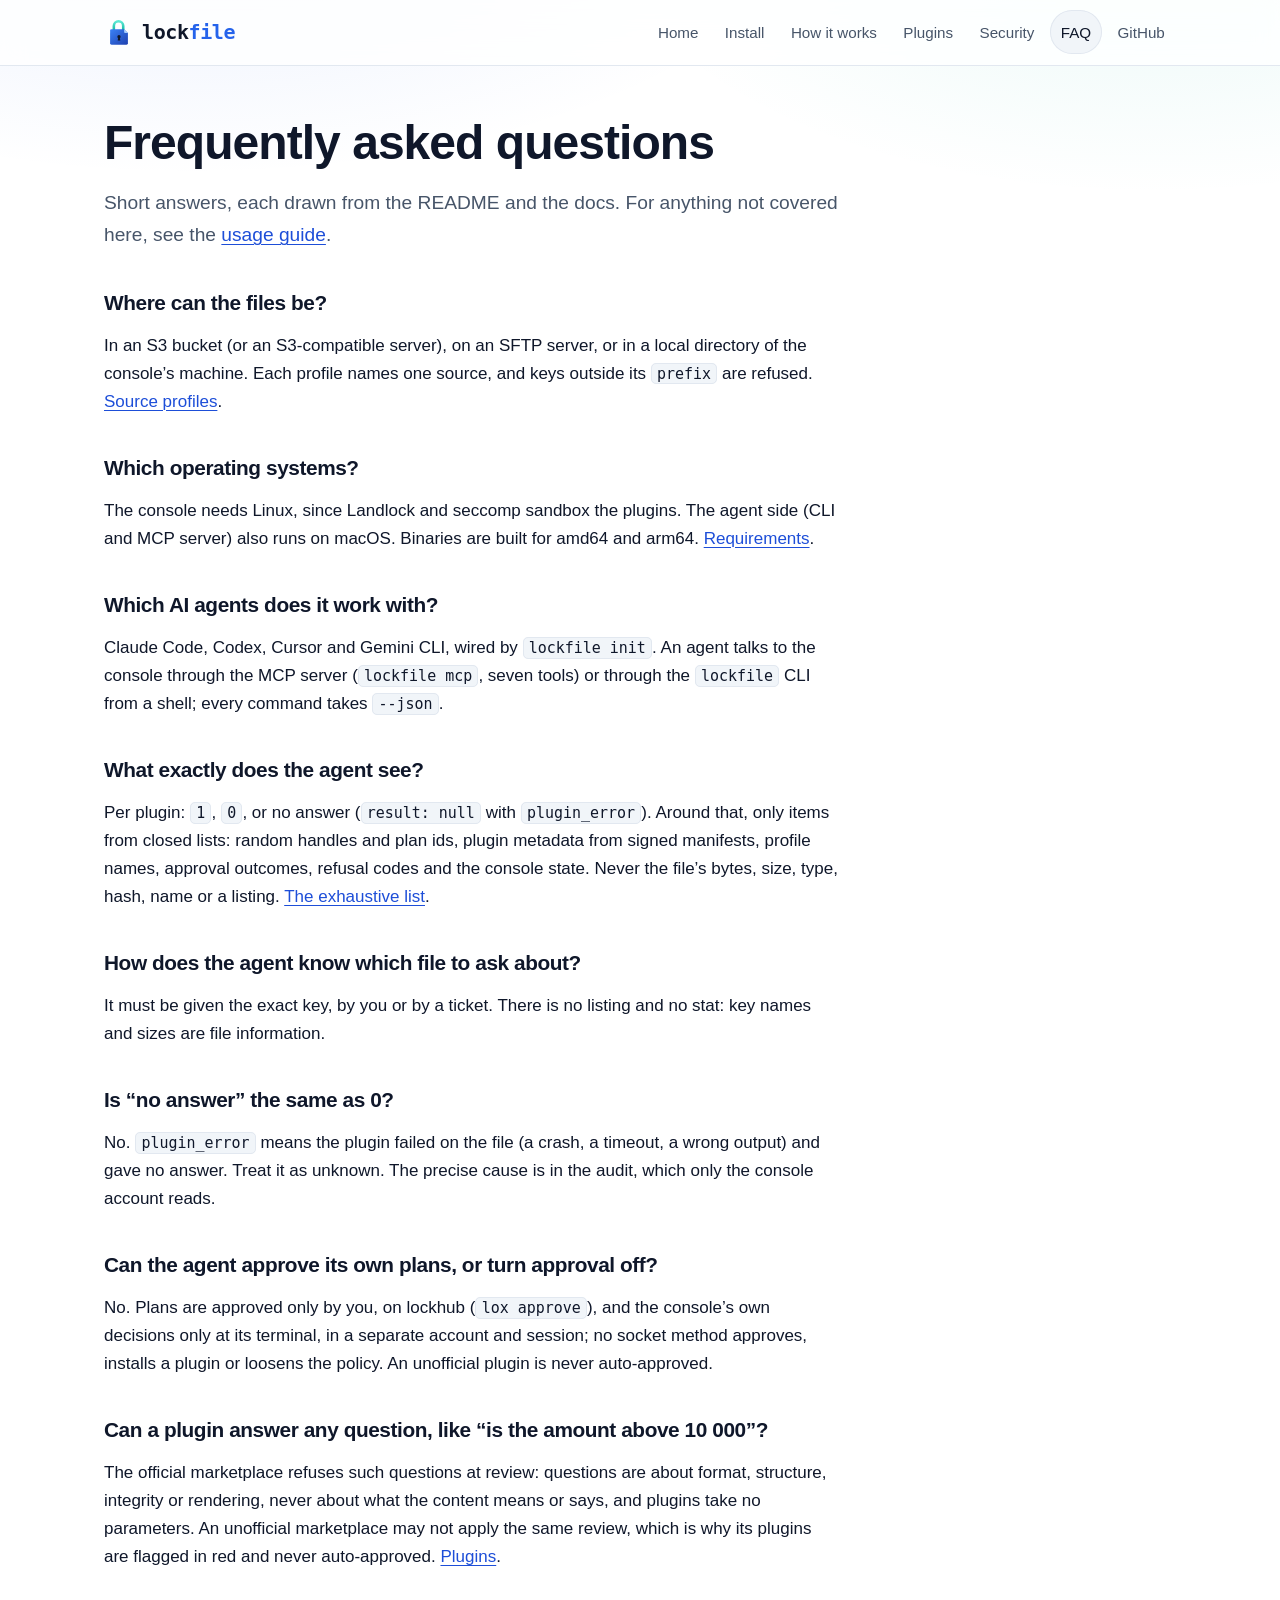
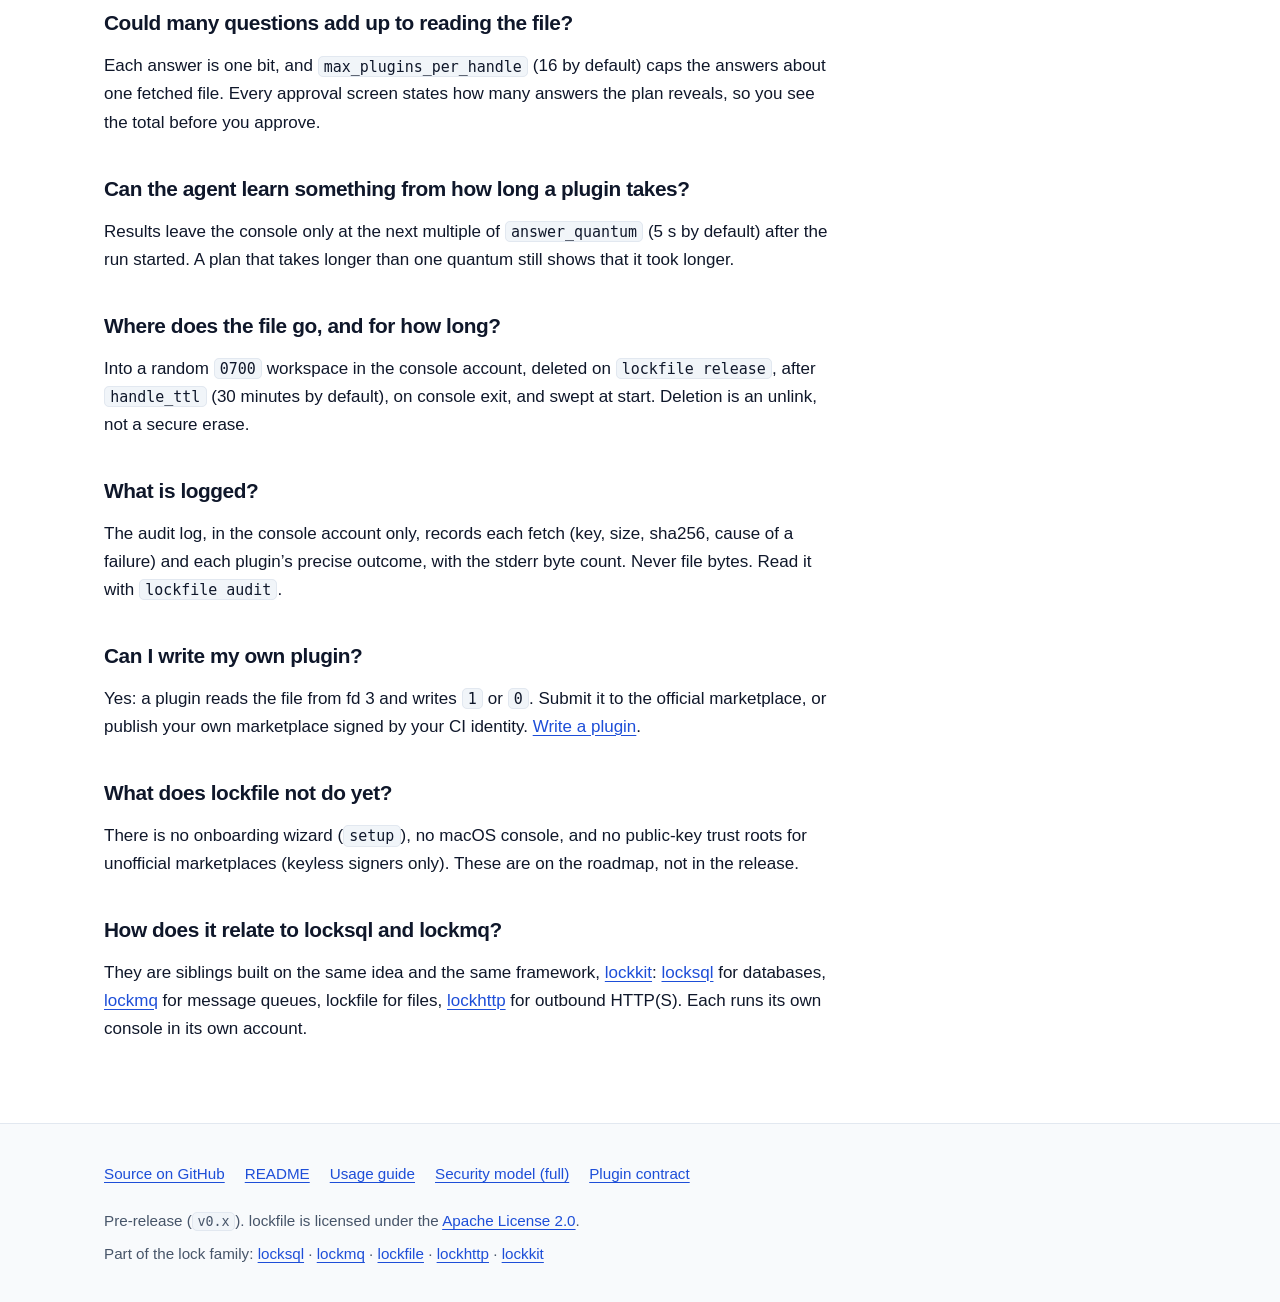
==== commit 13857c6a: "feat(console)!: hub-attached only, no --auto lockfile console is launched by `lox up` only: --hub, -" ====
--- a/site/faq/index.html
+++ b/site/faq/index.html
@@ -80,7 +80,7 @@
 </section>
 <section aria-labelledby="self-approve">
   <h2 id="self-approve">Can the agent approve its own plans, or turn approval off?</h2>
-  <p>No. Approval comes only from the console’s terminal, in a separate account and session; no socket method approves, installs a plugin or loosens the policy. Auto mode switches only from the console’s keyboard, never on production and never for unofficial plugins.</p>
+  <p>No. Plans are approved only by you, on lockhub (<code>lox approve</code>), and the console’s own decisions only at its terminal, in a separate account and session; no socket method approves, installs a plugin or loosens the policy. An unofficial plugin is never auto-approved.</p>
 </section>
 <section aria-labelledby="ask-anything">
   <h2 id="ask-anything">Can a plugin answer any question, like “is the amount above 10 000”?</h2>
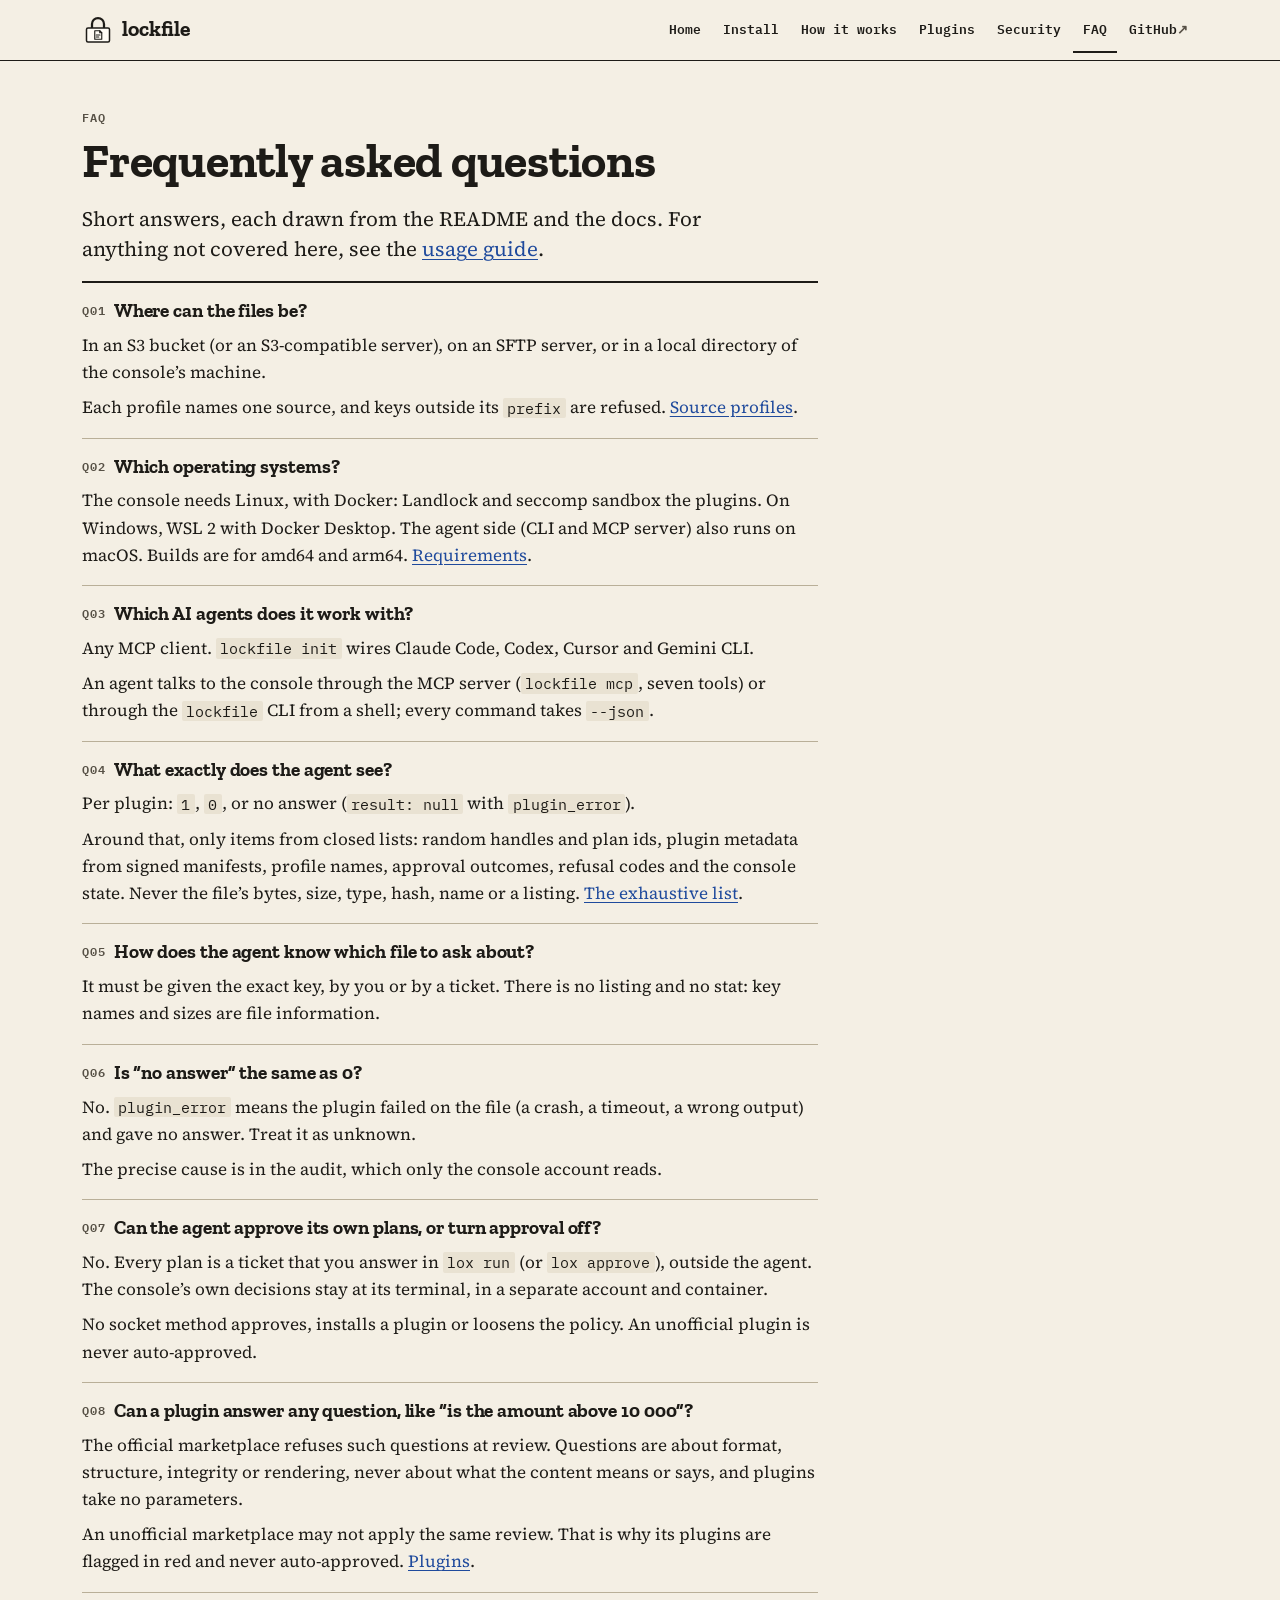
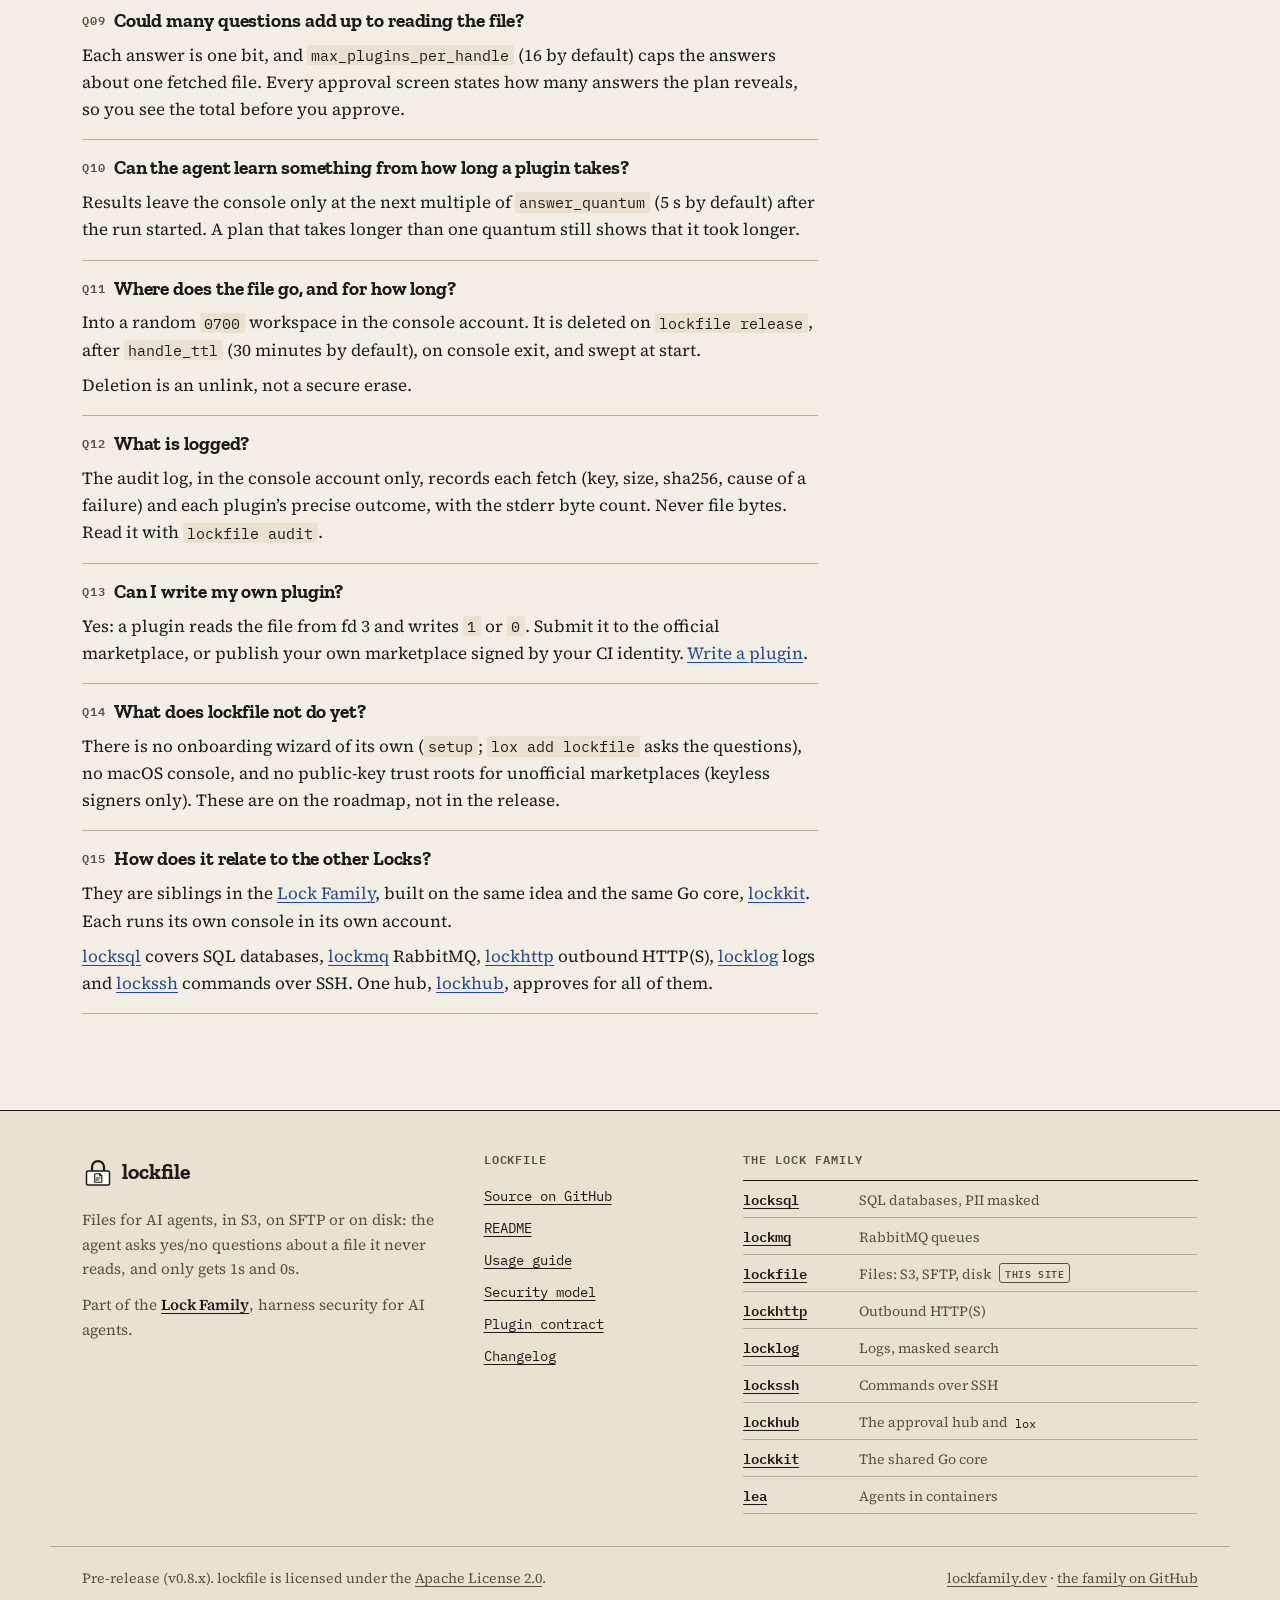
==== commit fc19c761: "docs(site): move the site to the Lock Family identity Shared kit stylesheet (tokens.css, lock-site.c" ====
--- a/site/faq/index.html
+++ b/site/faq/index.html
@@ -3,38 +3,42 @@
 <head>
   <meta charset="utf-8">
   <meta name="viewport" content="width=device-width, initial-scale=1">
-  <title>lockfile FAQ — short answers</title>
-  <meta name="description" content="Short answers about lockfile: sources, platforms, agents, what the agent sees, plugins, timing, the audit log and what it does not do yet.">
+  <title>lockfile FAQ: short answers</title>
+  <meta name="description" content="Short answers about lockfile: sources, platforms, AI agents, what the agent sees, plugins, timing, the audit log and what it does not do yet.">
   <meta name="color-scheme" content="light dark">
-  <meta name="theme-color" content="#ffffff" media="(prefers-color-scheme: light)">
-  <meta name="theme-color" content="#0f172a" media="(prefers-color-scheme: dark)">
+  <meta name="theme-color" content="#f4efe4" media="(prefers-color-scheme: light)">
+  <meta name="theme-color" content="#16140f" media="(prefers-color-scheme: dark)">
   <link rel="canonical" href="https://davidgodefroid.github.io/lockfile/faq/">
   <meta property="og:type" content="website">
   <meta property="og:site_name" content="lockfile">
-  <meta property="og:title" content="lockfile FAQ — short answers">
-  <meta property="og:description" content="Short answers about lockfile: sources, platforms, agents, what the agent sees, plugins, timing, the audit log and what it does not do yet.">
+  <meta property="og:title" content="lockfile FAQ: short answers">
+  <meta property="og:description" content="Short answers about lockfile: sources, platforms, AI agents, what the agent sees, plugins, timing, the audit log and what it does not do yet.">
   <meta property="og:url" content="https://davidgodefroid.github.io/lockfile/faq/">
   <meta property="og:image" content="https://davidgodefroid.github.io/lockfile/assets/og.png">
   <meta property="og:image:type" content="image/png">
   <meta property="og:image:width" content="1200">
   <meta property="og:image:height" content="630">
-  <meta property="og:image:alt" content="lockfile — Your AI asks about the file. It never reads it.">
+  <meta property="og:image:alt" content="lockfile: your agent asks about the file. It never reads it.">
   <meta property="og:locale" content="en_US">
   <meta name="twitter:card" content="summary_large_image">
-  <meta name="twitter:title" content="lockfile FAQ — short answers">
-  <meta name="twitter:description" content="Short answers about lockfile: sources, platforms, agents, what the agent sees, plugins, timing, the audit log and what it does not do yet.">
+  <meta name="twitter:title" content="lockfile FAQ: short answers">
+  <meta name="twitter:description" content="Short answers about lockfile: sources, platforms, AI agents, what the agent sees, plugins, timing, the audit log and what it does not do yet.">
   <meta name="twitter:image" content="https://davidgodefroid.github.io/lockfile/assets/og.png">
-  <meta name="twitter:image:alt" content="lockfile — Your AI asks about the file. It never reads it.">
+  <meta name="twitter:image:alt" content="lockfile: your agent asks about the file. It never reads it.">
   <link rel="icon" href="../assets/logo.svg" type="image/svg+xml">
   <link rel="apple-touch-icon" href="../assets/apple-touch-icon.png">
-  <link rel="stylesheet" href="../assets/style.css">
+  <link rel="preload" href="../assets/fonts/zilla-slab-700.woff2" as="font" type="font/woff2" crossorigin>
+  <link rel="preload" href="../assets/fonts/source-serif-4-400.woff2" as="font" type="font/woff2" crossorigin>
+  <link rel="stylesheet" href="../assets/tokens.css">
+  <link rel="stylesheet" href="../assets/lock-site.css">
   <script src="../assets/anchors.js" defer></script>
+  <script src="../assets/copy.js" defer></script>
 </head>
 <body>
   <a class="skip-link" href="#main">Skip to content</a>
   <header class="site-header">
     <div class="wrap">
-      <a class="brand" href="../"><img src="../assets/logo.svg" alt="" width="32" height="32"><span class="wordmark">lock<span>file</span></span></a>
+      <a class="brand" href="../"><img src="../assets/logo.svg" alt="" width="32" height="32"><span class="wordmark">lockfile</span></a>
       <nav class="site-nav" aria-label="Main">
         <ul>
           <li><a href="../">Home</a></li>
@@ -51,24 +55,28 @@
   <main id="main" tabindex="-1">
     <div class="wrap">
 
+<p class="eyebrow">FAQ</p>
 <h1>Frequently asked questions</h1>
 <p class="lead prose">Short answers, each drawn from the README and the docs. For anything not covered here, see the <a href="https://github.com/DavidGodefroid/lockfile/blob/main/docs/usage.md">usage guide</a>.</p>
 <div class="faq prose">
 <section aria-labelledby="sources">
   <h2 id="sources">Where can the files be?</h2>
-  <p>In an S3 bucket (or an S3-compatible server), on an SFTP server, or in a local directory of the console’s machine. Each profile names one source, and keys outside its <code>prefix</code> are refused. <a href="../install/#profile">Source profiles</a>.</p>
+  <p>In an S3 bucket (or an S3-compatible server), on an SFTP server, or in a local directory of the console’s machine.</p>
+  <p>Each profile names one source, and keys outside its <code>prefix</code> are refused. <a href="../install/#profile">Source profiles</a>.</p>
 </section>
 <section aria-labelledby="os">
   <h2 id="os">Which operating systems?</h2>
-  <p>The console needs Linux, since Landlock and seccomp sandbox the plugins. The agent side (CLI and MCP server) also runs on macOS. Binaries are built for amd64 and arm64. <a href="../install/#requirements">Requirements</a>.</p>
+  <p>The console needs Linux, with Docker: Landlock and seccomp sandbox the plugins. On Windows, WSL 2 with Docker Desktop. The agent side (CLI and MCP server) also runs on macOS. Builds are for amd64 and arm64. <a href="../install/#requirements">Requirements</a>.</p>
 </section>
 <section aria-labelledby="agents">
   <h2 id="agents">Which AI agents does it work with?</h2>
-  <p>Claude Code, Codex, Cursor and Gemini CLI, wired by <code>lockfile init</code>. An agent talks to the console through the MCP server (<code>lockfile mcp</code>, seven tools) or through the <code>lockfile</code> CLI from a shell; every command takes <code>--json</code>.</p>
+  <p>Any MCP client. <code>lockfile init</code> wires Claude Code, Codex, Cursor and Gemini CLI.</p>
+  <p>An agent talks to the console through the MCP server (<code>lockfile mcp</code>, seven tools) or through the <code>lockfile</code> CLI from a shell; every command takes <code>--json</code>.</p>
 </section>
 <section aria-labelledby="sees">
   <h2 id="sees">What exactly does the agent see?</h2>
-  <p>Per plugin: <code>1</code>, <code>0</code>, or no answer (<code>result: null</code> with <code>plugin_error</code>). Around that, only items from closed lists: random handles and plan ids, plugin metadata from signed manifests, profile names, approval outcomes, refusal codes and the console state. Never the file’s bytes, size, type, hash, name or a listing. <a href="../security/#visible">The exhaustive list</a>.</p>
+  <p>Per plugin: <code>1</code>, <code>0</code>, or no answer (<code>result: null</code> with <code>plugin_error</code>).</p>
+  <p>Around that, only items from closed lists: random handles and plan ids, plugin metadata from signed manifests, profile names, approval outcomes, refusal codes and the console state. Never the file’s bytes, size, type, hash, name or a listing. <a href="../security/#visible">The exhaustive list</a>.</p>
 </section>
 <section aria-labelledby="key">
   <h2 id="key">How does the agent know which file to ask about?</h2>
@@ -76,15 +84,18 @@
 </section>
 <section aria-labelledby="null">
   <h2 id="null">Is “no answer” the same as 0?</h2>
-  <p>No. <code>plugin_error</code> means the plugin failed on the file (a crash, a timeout, a wrong output) and gave no answer. Treat it as unknown. The precise cause is in the audit, which only the console account reads.</p>
+  <p>No. <code>plugin_error</code> means the plugin failed on the file (a crash, a timeout, a wrong output) and gave no answer. Treat it as unknown.</p>
+  <p>The precise cause is in the audit, which only the console account reads.</p>
 </section>
 <section aria-labelledby="self-approve">
   <h2 id="self-approve">Can the agent approve its own plans, or turn approval off?</h2>
-  <p>No. Plans are approved only by you, on lockhub (<code>lox approve</code>), and the console’s own decisions only at its terminal, in a separate account and session; no socket method approves, installs a plugin or loosens the policy. An unofficial plugin is never auto-approved.</p>
+  <p>No. Every plan is a ticket that you answer in <code>lox run</code> (or <code>lox approve</code>), outside the agent. The console’s own decisions stay at its terminal, in a separate account and container.</p>
+  <p>No socket method approves, installs a plugin or loosens the policy. An unofficial plugin is never auto-approved.</p>
 </section>
 <section aria-labelledby="ask-anything">
   <h2 id="ask-anything">Can a plugin answer any question, like “is the amount above 10 000”?</h2>
-  <p>The official marketplace refuses such questions at review: questions are about format, structure, integrity or rendering, never about what the content means or says, and plugins take no parameters. An unofficial marketplace may not apply the same review, which is why its plugins are flagged in red and never auto-approved. <a href="../plugins/">Plugins</a>.</p>
+  <p>The official marketplace refuses such questions at review. Questions are about format, structure, integrity or rendering, never about what the content means or says, and plugins take no parameters.</p>
+  <p>An unofficial marketplace may not apply the same review. That is why its plugins are flagged in red and never auto-approved. <a href="../plugins/">Plugins</a>.</p>
 </section>
 <section aria-labelledby="many">
   <h2 id="many">Could many questions add up to reading the file?</h2>
@@ -96,7 +107,8 @@
 </section>
 <section aria-labelledby="where">
   <h2 id="where">Where does the file go, and for how long?</h2>
-  <p>Into a random <code>0700</code> workspace in the console account, deleted on <code>lockfile release</code>, after <code>handle_ttl</code> (30 minutes by default), on console exit, and swept at start. Deletion is an unlink, not a secure erase.</p>
+  <p>Into a random <code>0700</code> workspace in the console account. It is deleted on <code>lockfile release</code>, after <code>handle_ttl</code> (30 minutes by default), on console exit, and swept at start.</p>
+  <p>Deletion is an unlink, not a secure erase.</p>
 </section>
 <section aria-labelledby="audit">
   <h2 id="audit">What is logged?</h2>
@@ -108,27 +120,53 @@
 </section>
 <section aria-labelledby="not-yet">
   <h2 id="not-yet">What does lockfile not do yet?</h2>
-  <p>There is no onboarding wizard (<code>setup</code>), no macOS console, and no public-key trust roots for unofficial marketplaces (keyless signers only). These are on the roadmap, not in the release.</p>
+  <p>There is no onboarding wizard of its own (<code>setup</code>; <code>lox add lockfile</code> asks the questions), no macOS console, and no public-key trust roots for unofficial marketplaces (keyless signers only). These are on the roadmap, not in the release.</p>
 </section>
 <section aria-labelledby="family">
-  <h2 id="family">How does it relate to locksql and lockmq?</h2>
-  <p>They are siblings built on the same idea and the same framework, <a href="https://github.com/DavidGodefroid/lockkit">lockkit</a>: <a href="https://github.com/DavidGodefroid/locksql">locksql</a> for databases, <a href="https://github.com/DavidGodefroid/lockmq">lockmq</a> for message queues, lockfile for files, <a href="https://github.com/DavidGodefroid/lockhttp">lockhttp</a> for outbound HTTP(S). Each runs its own console in its own account.</p>
+  <h2 id="family">How does it relate to the other Locks?</h2>
+  <p>They are siblings in the <a href="https://lockfamily.dev">Lock Family</a>, built on the same idea and the same Go core, <a href="https://github.com/DavidGodefroid/lockkit">lockkit</a>. Each runs its own console in its own account.</p>
+  <p><a href="https://github.com/DavidGodefroid/locksql">locksql</a> covers SQL databases, <a href="https://github.com/DavidGodefroid/lockmq">lockmq</a> RabbitMQ, <a href="https://github.com/DavidGodefroid/lockhttp">lockhttp</a> outbound HTTP(S), <a href="https://github.com/DavidGodefroid/locklog">locklog</a> logs and <a href="https://github.com/DavidGodefroid/lockssh">lockssh</a> commands over SSH. One hub, <a href="https://github.com/DavidGodefroid/lockhub">lockhub</a>, approves for all of them.</p>
 </section>
 </div>
 
     </div>
   </main>
   <footer class="site-footer">
-    <div class="wrap">
-      <ul>
-        <li><a href="https://github.com/DavidGodefroid/lockfile">Source on GitHub</a></li>
-        <li><a href="https://github.com/DavidGodefroid/lockfile/blob/main/README.md">README</a></li>
-        <li><a href="https://github.com/DavidGodefroid/lockfile/blob/main/docs/usage.md">Usage guide</a></li>
-        <li><a href="https://github.com/DavidGodefroid/lockfile/blob/main/docs/security-model.md">Security model (full)</a></li>
-        <li><a href="https://github.com/DavidGodefroid/lockfile/blob/main/docs/plugin-contract.md">Plugin contract</a></li>
-      </ul>
-      <p>Pre-release (<code>v0.x</code>). lockfile is licensed under the <a href="https://github.com/DavidGodefroid/lockfile/blob/main/LICENSE">Apache License 2.0</a>.</p>
-      <p class="family-line">Part of the lock family: <a href="https://github.com/DavidGodefroid/locksql">locksql</a> · <a href="https://github.com/DavidGodefroid/lockmq">lockmq</a> · <a href="https://github.com/DavidGodefroid/lockfile">lockfile</a> · <a href="https://github.com/DavidGodefroid/lockhttp">lockhttp</a> · <a href="https://github.com/DavidGodefroid/lockkit">lockkit</a></p>
+    <div class="wrap footer-grid">
+      <div class="footer-about">
+        <a class="brand" href="../"><img src="../assets/logo.svg" alt="" width="32" height="32"><span class="wordmark">lockfile</span></a>
+        <p>Files for AI agents, in S3, on SFTP or on disk: the agent asks yes/no questions about a file it never reads, and only gets 1s and 0s.</p>
+        <p class="family-link">Part of the <a href="https://lockfamily.dev">Lock Family</a>, harness security for AI agents.</p>
+      </div>
+      <nav aria-labelledby="footer-lock">
+        <h2 id="footer-lock">lockfile</h2>
+        <ul>
+          <li><a href="https://github.com/DavidGodefroid/lockfile">Source on GitHub</a></li>
+          <li><a href="https://github.com/DavidGodefroid/lockfile/blob/main/README.md">README</a></li>
+          <li><a href="https://github.com/DavidGodefroid/lockfile/blob/main/docs/usage.md">Usage guide</a></li>
+          <li><a href="https://github.com/DavidGodefroid/lockfile/blob/main/docs/security-model.md">Security model</a></li>
+          <li><a href="https://github.com/DavidGodefroid/lockfile/blob/main/docs/plugin-contract.md">Plugin contract</a></li>
+          <li><a href="https://github.com/DavidGodefroid/lockfile/blob/main/CHANGELOG.md">Changelog</a></li>
+        </ul>
+      </nav>
+      <nav class="family-strip" aria-labelledby="footer-family">
+        <h2 id="footer-family">The Lock Family</h2>
+        <ul>
+          <li data-lock="locksql"><a href="https://github.com/DavidGodefroid/locksql">locksql</a><span>SQL databases, PII masked</span></li>
+          <li data-lock="lockmq"><a href="https://github.com/DavidGodefroid/lockmq">lockmq</a><span>RabbitMQ queues</span></li>
+          <li data-lock="lockfile" aria-current="true"><a href="https://github.com/DavidGodefroid/lockfile">lockfile</a><span>Files: S3, SFTP, disk</span></li>
+          <li data-lock="lockhttp"><a href="https://github.com/DavidGodefroid/lockhttp">lockhttp</a><span>Outbound HTTP(S)</span></li>
+          <li data-lock="locklog"><a href="https://github.com/DavidGodefroid/locklog">locklog</a><span>Logs, masked search</span></li>
+          <li data-lock="lockssh"><a href="https://github.com/DavidGodefroid/lockssh">lockssh</a><span>Commands over SSH</span></li>
+          <li data-lock="lockhub"><a href="https://github.com/DavidGodefroid/lockhub">lockhub</a><span>The approval hub and <code>lox</code></span></li>
+          <li data-lock="lockkit"><a href="https://github.com/DavidGodefroid/lockkit">lockkit</a><span>The shared Go core</span></li>
+          <li data-lock="lea"><a href="https://github.com/DavidGodefroid/lea">lea</a><span>Agents in containers</span></li>
+        </ul>
+      </nav>
+    </div>
+    <div class="wrap footer-bottom">
+      <p>Pre-release (v0.8.x). lockfile is licensed under the <a href="https://github.com/DavidGodefroid/lockfile/blob/main/LICENSE">Apache License 2.0</a>.</p>
+      <p><a href="https://lockfamily.dev">lockfamily.dev</a> · <a href="https://github.com/DavidGodefroid/lockfamily">the family on GitHub</a></p>
     </div>
   </footer>
 </body>
--- a/site/assets/tokens.css
+++ b/site/assets/tokens.css
@@ -0,0 +1,92 @@
+/* Lock Family identity tokens: "the signed ticket".
+   Fonts, colours, spacing for lockfamily.dev and the per-tool sites.
+   Self-hosted fonts (SIL OFL 1.1, assets/fonts/), no third-party request.
+   docs/identity.md documents every token; tests/test_site.py keeps the
+   two in step and checks the WCAG AA contrast of the pairs it lists. */
+
+@font-face {
+  font-family: "Zilla Slab";
+  src: url("fonts/zilla-slab-700.woff2") format("woff2");
+  font-weight: 700; font-style: normal; font-display: swap;
+}
+@font-face {
+  font-family: "Source Serif 4";
+  src: url("fonts/source-serif-4-400.woff2") format("woff2");
+  font-weight: 400; font-style: normal; font-display: swap;
+}
+@font-face {
+  font-family: "Source Serif 4";
+  src: url("fonts/source-serif-4-400-italic.woff2") format("woff2");
+  font-weight: 400; font-style: italic; font-display: swap;
+}
+@font-face {
+  font-family: "Source Serif 4";
+  src: url("fonts/source-serif-4-600.woff2") format("woff2");
+  font-weight: 600; font-style: normal; font-display: swap;
+}
+@font-face {
+  font-family: "IBM Plex Mono";
+  src: url("fonts/ibm-plex-mono-400.woff2") format("woff2");
+  font-weight: 400; font-style: normal; font-display: swap;
+}
+@font-face {
+  font-family: "IBM Plex Mono";
+  src: url("fonts/ibm-plex-mono-600.woff2") format("woff2");
+  font-weight: 600; font-style: normal; font-display: swap;
+}
+
+:root {
+  /* type */
+  --font-display: "Zilla Slab", "Rockwell", "Roboto Slab", Georgia, serif;
+  --font-text: "Source Serif 4", "Iowan Old Style", "Palatino Linotype", Georgia, serif;
+  --font-mono: "IBM Plex Mono", ui-monospace, SFMono-Regular, Menlo, Consolas, monospace;
+
+  /* paper (light): a printed ticket on a desk */
+  --paper: #f4efe4;    /* page */
+  --paper-2: #e9e2d2;  /* stub, tinted bands */
+  --card: #fffcf5;     /* the ticket's face */
+  --ink: #1d1b17;      /* text, logos */
+  --ink-2: #575146;    /* secondary text, control borders */
+  --rule: #b9af98;     /* ledger lines, perforations (decorative) */
+  --sign: #1f4a9c;     /* signature ink: links, a human's decision */
+  --stamp: #a8201a;    /* the denial stamp */
+  --auto: #2d6a35;     /* approved by a rule */
+  --asked: #8a5300;    /* waiting for you */
+  --mask: #0e6158;     /* masked values, the hub */
+  --agent: #2a55a8;    /* the agent's request */
+  --term-bg: #1a1814;  /* lox run: a real terminal, dark in both themes */
+  --term-text: #e2e8f0;
+  --term-dim: #94a3b8;
+
+  /* space: a 4px base */
+  --s-1: 4px; --s-2: 8px; --s-3: 12px; --s-4: 16px;
+  --s-5: 24px; --s-6: 32px; --s-7: 48px; --s-8: 72px;
+  --gutter: 16px;
+  --measure: 40rem;
+  --radius: 3px;       /* paper has corners */
+  --rule-w: 1px;
+  --perf: 2px dashed var(--rule);
+  color-scheme: light;
+}
+
+/* carbon (dark): designed on its own, a carbon copy, warm, not navy */
+@media (prefers-color-scheme: dark) {
+  :root {
+    --paper: #16140f;
+    --paper-2: #1f1c16;
+    --card: #25221b;
+    --ink: #ede6d6;
+    --ink-2: #b2a994;
+    --rule: #4a4438;
+    --sign: #a3bdff;
+    --stamp: #ff9384;
+    --auto: #7fcf8a;
+    --asked: #e8b860;
+    --mask: #6fd9c8;
+    --agent: #89b4fa;
+    --term-bg: #0e0d0a;
+    color-scheme: dark;
+  }
+}
+
+@media (min-width: 768px) { :root { --gutter: 32px; } }
--- a/site/assets/lock-site.css
+++ b/site/assets/lock-site.css
@@ -0,0 +1,511 @@
+/* lock-site.css: the shared stylesheet of the Lock sites (locksql, lockmq,
+   lockfile, lockhttp, locklog). Identical bytes in every Lock repo.
+
+   The family identity, "a printed ticket that a human signs":
+   lockfamily/docs/identity.md. Link tokens.css first (fonts, colours,
+   space), then this file. No build step, no third-party request.
+
+   It styles the shared shell (header, hero, install box, footer, family
+   strip) and every content class the Lock sites use, under their old names,
+   so a site migrates by swapping the stylesheet and its header, hero and
+   footer, not by rewriting its pages. See the kit's KIT.md. */
+
+/* ---------- base ---------- */
+
+*, *::before, *::after { box-sizing: border-box; }
+html { -webkit-text-size-adjust: 100%; text-size-adjust: 100%; }
+body {
+  margin: 0;
+  background: var(--paper);
+  color: var(--ink);
+  font: 400 1.0625rem/1.6 var(--font-text);
+  font-kerning: normal;
+  overflow-wrap: break-word;
+  overflow-x: hidden;
+}
+img, svg, video { max-width: 100%; height: auto; }
+a { color: var(--sign); text-underline-offset: 3px; text-decoration-thickness: 1px; }
+a:hover { text-decoration-thickness: 2px; }
+:focus-visible { outline: 3px solid var(--sign); outline-offset: 3px; }
+[id] { scroll-margin-top: 5rem; }
+
+h1, h2, h3 {
+  font-family: var(--font-display); font-weight: 700; line-height: 1.12;
+  letter-spacing: -0.005em; text-wrap: balance;
+}
+h1 { font-size: clamp(2rem, 1.4rem + 2.6vw, 3rem); margin: var(--s-7) 0 var(--s-4); max-width: 24ch; }
+h2 { font-size: clamp(1.5rem, 1.2rem + 1.2vw, 2.1rem); margin: var(--s-8) 0 var(--s-4); max-width: 30ch; }
+h3 { font-size: 1.25rem; margin: var(--s-6) 0 var(--s-2); }
+h1 code, h2 code, h3 code { font-size: 0.82em; font-weight: 600; }
+p, ul, ol { margin: 0 0 var(--s-4); }
+li + li { margin-top: var(--s-1); }
+strong { font-weight: 600; }
+
+code, kbd, pre { font-family: var(--font-mono); }
+code { font-size: 0.86em; }
+:not(pre) > code {
+  padding: 0.05em 0.3em; border-radius: 2px;
+  background: var(--paper-2); color: var(--ink);
+  overflow-wrap: anywhere;
+}
+kbd {
+  display: inline-block; padding: 0 0.4em; line-height: 1.4; font-size: 0.86em;
+  border: 1px solid var(--ink-2); border-bottom-width: 2px; border-radius: var(--radius);
+  background: var(--card); color: var(--ink);
+}
+
+.wrap { width: 100%; max-width: 1180px; margin: 0 auto; padding: 0 var(--gutter); }
+main { display: block; outline: none; padding-bottom: var(--s-7); counter-reset: clause; }
+.prose { max-width: 44rem; }
+.prose > :last-child { margin-bottom: 0; }
+
+/* A printed form's label: mono, small, spaced capitals. */
+.label, .eyebrow, caption, .site-footer h2 {
+  font: 600 0.75rem/1.4 var(--font-mono); letter-spacing: 0.08em; text-transform: uppercase; color: var(--ink-2);
+}
+
+.visually-hidden {
+  position: absolute !important; width: 1px; height: 1px; margin: -1px; padding: 0; border: 0;
+  overflow: hidden; clip: rect(0 0 0 0); white-space: nowrap;
+}
+.skip-link {
+  position: absolute; left: var(--s-2); top: -60px; z-index: 100;
+  background: var(--ink); color: var(--paper); padding: var(--s-2) var(--s-3);
+  font: 600 0.9rem var(--font-mono);
+}
+.skip-link:focus { top: var(--s-2); }
+
+/* ---------- header: a ruled band, like a form's letterhead ---------- */
+
+.site-header { position: sticky; top: 0; z-index: 50; background: var(--paper); border-bottom: 1px solid var(--ink); }
+.site-header .wrap {
+  display: flex; flex-wrap: wrap; align-items: center; justify-content: space-between;
+  gap: 0 var(--s-5); min-height: 60px;
+}
+.brand {
+  display: inline-flex; align-items: center; gap: var(--s-2); min-height: 44px;
+  color: var(--ink); text-decoration: none; flex: none;
+}
+.brand img { width: 32px; height: 32px; }
+.wordmark { font: 700 1.35rem/1 var(--font-display); letter-spacing: 0; color: var(--ink); }
+.wordmark span { color: inherit; }
+.brand:hover .wordmark { text-decoration: underline; text-decoration-thickness: 2px; text-underline-offset: 4px; }
+
+.site-nav ul { display: flex; gap: 2px; margin: 0; padding: 0; list-style: none; }
+.site-nav li + li { margin-top: 0; }
+.site-nav a {
+  display: inline-flex; align-items: center; min-height: 44px; padding: 0 10px;
+  color: var(--ink); text-decoration: none; white-space: nowrap;
+  font: 600 0.8rem/1.4 var(--font-mono);
+  border-bottom: 2px solid transparent; margin-bottom: -1px;
+}
+.site-nav a:hover { text-decoration: underline; }
+.site-nav a[aria-current="page"] { border-bottom-color: var(--ink); }
+.site-nav a[href^="http"]::after { content: " \2197"; color: var(--ink-2); }
+
+/* Phones: the brand on one row, the navigation on a second row that scrolls
+   sideways in its own box (a fade on the right edge hints at more links). */
+@media (max-width: 47.99rem) {
+  .site-header .wrap { padding-top: var(--s-1); }
+  .site-nav { width: calc(100% + 2 * var(--gutter)); margin: 0 calc(-1 * var(--gutter)); border-top: 1px solid var(--rule); }
+  .site-nav ul {
+    overflow-x: auto; padding: 0 2.5rem 0 calc(var(--gutter) - 10px); scrollbar-width: none;
+    -webkit-mask-image: linear-gradient(to right, #000 calc(100% - 2.5rem), transparent);
+    mask-image: linear-gradient(to right, #000 calc(100% - 2.5rem), transparent);
+  }
+  .site-nav ul::-webkit-scrollbar { display: none; }
+  .site-nav li { flex: none; }
+}
+
+/* ---------- page head (h1 of an inner page) ---------- */
+
+main > .wrap > h1:first-child, main > .wrap > .eyebrow:first-child { margin-top: var(--s-7); }
+main > .wrap > .eyebrow:first-child + h1 { margin-top: var(--s-2); }
+.lead { font-size: clamp(1.1rem, 1rem + 0.35vw, 1.3rem); line-height: 1.5; max-width: 40rem; color: var(--ink); }
+.prose .lead, .lead.prose { margin-bottom: var(--s-4); }
+
+/* ---------- sections: numbered, like the clauses of a document ---------- */
+
+main section > h2:not(.visually-hidden) { padding-top: var(--s-2); border-top: 2px solid var(--ink); max-width: none; }
+main section > h2:not(.visually-hidden)::before {
+  counter-increment: clause; content: counter(clause, decimal-leading-zero);
+  display: block; margin-bottom: var(--s-3);
+  font: 600 0.75rem/1.4 var(--font-mono); letter-spacing: 0.08em; color: var(--ink-2);
+}
+main section > h2:not(.visually-hidden) > .heading-anchor { font-family: var(--font-mono); }
+
+/* ---------- hero ---------- */
+
+.hero {
+  display: grid; gap: var(--s-6); align-items: start;
+  padding: clamp(var(--s-6), 6vw, var(--s-8)) 0 var(--s-5);
+}
+.hero > * { min-width: 0; }
+@media (min-width: 980px) {
+  .hero:has(> .hero-aside) { grid-template-columns: minmax(0, 1.12fr) minmax(0, 1fr); gap: var(--s-7); }
+}
+.hero h1 { font-size: clamp(2.2rem, 1.3rem + 3.4vw, 3.6rem); line-height: 1.04; margin: var(--s-3) 0 var(--s-5); max-width: 16ch; }
+.hero h1 .key { color: var(--sign); }
+.hero .lead { margin-bottom: var(--s-5); }
+.hero .intro { color: var(--ink-2); max-width: 40rem; }
+.hero-aside { margin: 0; }
+@media (min-width: 980px) { .hero-aside { margin-top: var(--s-7); } }
+
+.eyebrow { margin: 0; }
+.eyebrow a { color: inherit; text-decoration: none; }
+.eyebrow a:hover { color: var(--ink); text-decoration: underline; }
+.badge {
+  display: inline-block; margin-right: var(--s-2); padding: 1px 6px;
+  border: 1px solid var(--ink); border-radius: var(--radius);
+  color: var(--ink); background: var(--card); letter-spacing: 0.04em;
+}
+
+.actions { display: flex; flex-wrap: wrap; gap: var(--s-2); margin: var(--s-5) 0; }
+.button {
+  display: inline-flex; align-items: center; min-height: 44px; padding: 0 var(--s-4);
+  border: 1px solid var(--ink); border-radius: var(--radius);
+  background: var(--card); color: var(--ink); text-decoration: none;
+  font: 600 0.85rem/1.2 var(--font-mono);
+}
+.button:hover { background: var(--paper-2); text-decoration: underline; }
+.button.primary { background: var(--ink); color: var(--paper); }
+.button.primary:hover { background: var(--ink); color: var(--paper); text-decoration: underline; }
+.button[href^="http"]::after { content: "\00a0\2197"; }
+
+/* One line under the hero: the family and its one hub. */
+.hub-line, .family-line {
+  max-width: 44rem; margin: 0; padding: var(--s-3) 0 0; border-top: var(--perf);
+  color: var(--ink-2); font-size: 0.95rem;
+}
+.hub-line a, .family-line a { color: var(--ink); }
+.hub-line code { background: var(--card); }
+
+.facts { display: flex; flex-wrap: wrap; gap: var(--s-2); margin: var(--s-4) 0 0; padding: 0; list-style: none; }
+.facts li {
+  margin: 0; padding: 2px 8px; border: 1px solid var(--rule); border-radius: var(--radius);
+  font: 0.78rem/1.6 var(--font-mono); color: var(--ink-2); background: var(--card);
+}
+
+/* ---------- install box: a terminal with a Copy button (assets/copy.js) ---------- */
+
+.install { max-width: 40rem; margin: 0 0 var(--s-4); }
+.install-head {
+  display: flex; align-items: center; justify-content: space-between; gap: var(--s-3);
+  min-height: 40px; padding: 0 var(--s-2) 0 var(--s-4);
+  background: var(--term-bg); color: var(--term-dim);
+  border: 1px solid var(--ink); border-bottom: 1px dashed #4a4438; border-radius: var(--radius) var(--radius) 0 0;
+  font: 600 0.72rem/1.4 var(--font-mono); letter-spacing: 0.08em; text-transform: uppercase;
+}
+.install pre {
+  margin: 0; border: 1px solid var(--ink); border-top: 0; border-radius: 0 0 var(--radius) var(--radius);
+  font-size: 0.86rem; line-height: 1.75; padding: var(--s-3) var(--s-4);
+}
+.install .cmd::before { content: "$ "; color: var(--term-dim); user-select: none; -webkit-user-select: none; }
+.install-note { margin: var(--s-2) 0 0; font-size: 0.92rem; color: var(--ink-2); }
+.copy {
+  display: inline-flex; align-items: center; gap: 6px; min-height: 32px; padding: 0 10px;
+  border: 1px solid #575146; border-radius: var(--radius); background: transparent; color: var(--term-text);
+  font: 600 0.75rem/1 var(--font-mono); letter-spacing: 0.04em; text-transform: none; cursor: pointer;
+}
+.copy:hover { border-color: var(--term-text); }
+.copy:focus-visible { outline: 3px solid #a3bdff; outline-offset: 2px; }
+.copy[data-state="done"] { color: #7fcf8a; border-color: #7fcf8a; }
+.copy[data-state="fail"] { color: #e8b860; border-color: #e8b860; }
+
+/* ---------- code, terminals, diagrams ---------- */
+
+pre {
+  margin: 0 0 var(--s-5); padding: var(--s-3) var(--s-4); max-width: 100%; overflow-x: auto;
+  background: var(--term-bg); color: var(--term-text);
+  border: 1px solid var(--rule); border-radius: var(--radius);
+  font-size: 0.82rem; line-height: 1.6; tab-size: 4;
+}
+pre code { font-size: inherit; color: inherit; background: none; padding: 0; }
+pre:focus-visible { outline-offset: 3px; }
+pre.term { border-color: var(--ink); }
+.cmt, .term .c { color: var(--term-dim); }
+/* An ASCII diagram is a drawing on paper, not a terminal. */
+pre.diagram {
+  background: var(--card); color: var(--ink); border: 1px solid var(--ink);
+  line-height: 1.2; font-size: 0.8rem;
+  /* The family's Latin-subset mono has no box-drawing glyphs: a system mono
+     that has them keeps the boxes aligned. */
+  font-family: Menlo, Consolas, "DejaVu Sans Mono", "Liberation Mono", ui-monospace, monospace;
+}
+
+figure { margin: 0 0 var(--s-5); }
+figcaption { margin-top: var(--s-2); font-size: 0.92rem; color: var(--ink-2); max-width: 44rem; }
+
+blockquote {
+  margin: var(--s-5) 0; padding: var(--s-2) 0 var(--s-2) var(--s-4); max-width: 44rem;
+  border-left: 3px double var(--sign);
+  font: 400 italic 1.2rem/1.5 var(--font-text); color: var(--ink);
+}
+blockquote p { margin: 0; }
+
+.notice {
+  display: block; max-width: 44rem; margin: 0 0 var(--s-4); padding: var(--s-3) var(--s-4);
+  background: var(--card); border: 1px solid var(--ink); border-left-width: 4px; border-radius: var(--radius);
+  font-size: 0.98rem;
+}
+.notice > :last-child { margin-bottom: 0; }
+
+/* ---------- the ticket (optional hero aside), from lockfamily ---------- */
+
+.ticket { margin: 0; position: relative; }
+.ticket-face, .ticket-stub { background: var(--card); border: 1px solid var(--ink); position: relative; }
+.ticket-face { padding: var(--s-4) var(--s-4) var(--s-5); border-bottom: 0; border-radius: var(--radius) var(--radius) 0 0; }
+.ticket-stub {
+  padding: var(--s-4); border-top: var(--perf); border-radius: 0 0 var(--radius) var(--radius);
+  font-size: 0.92rem; color: var(--ink-2);
+}
+.ticket-stub p { margin: 0 0 var(--s-2); }
+.ticket-stub p:last-child { margin: 0; }
+.ticket-stub::before, .ticket-stub::after {
+  content: ""; position: absolute; top: -11px; width: 20px; height: 20px; border-radius: 50%;
+  background: var(--paper); border: 1px solid var(--ink);
+}
+.ticket-stub::before { left: -11px; clip-path: inset(0 0 0 50%); }
+.ticket-stub::after { right: -11px; clip-path: inset(0 50% 0 0); }
+.ticket-head {
+  display: flex; flex-wrap: wrap; justify-content: space-between; gap: var(--s-1) var(--s-3);
+  margin: 0 0 var(--s-3); padding-bottom: var(--s-2); border-bottom: 2px solid var(--ink);
+  font: 600 0.8rem/1.4 var(--font-mono); letter-spacing: 0.06em; text-transform: uppercase;
+}
+.ticket-fields { margin: 0; display: grid; grid-template-columns: repeat(2, minmax(0, 1fr)); gap: 0 var(--s-4); }
+.ticket-fields > div { padding: var(--s-2) 0; border-bottom: 1px solid var(--rule); min-width: 0; }
+.ticket-fields .wide { grid-column: 1 / -1; }
+.ticket-fields dt { font: 600 0.7rem/1.4 var(--font-mono); letter-spacing: 0.08em; text-transform: uppercase; color: var(--ink-2); }
+.ticket-fields dd { margin: 2px 0 0; font-size: 0.98rem; }
+.ticket-fields code { font-size: 0.82rem; white-space: pre-wrap; background: none; padding: 0; }
+.ticket figcaption { margin-top: var(--s-3); }
+.masked { color: var(--mask); font-weight: 600; }
+.stamp {
+  display: inline-block; margin: var(--s-4) 0 0; padding: var(--s-1) var(--s-3);
+  border: 3px double var(--sign); color: var(--sign); border-radius: var(--radius);
+  font: 600 0.9rem/1.5 var(--font-mono); letter-spacing: 0.06em; text-transform: uppercase;
+  transform: rotate(-3deg); transform-origin: left center;
+  animation: stamp 0.5s cubic-bezier(.2, 1.4, .4, 1) 0.8s both;
+}
+.stamp.denied { border-color: var(--stamp); color: var(--stamp); }
+.stamp kbd { text-transform: none; font-size: 0.85em; border-color: var(--sign); color: var(--sign); }
+@keyframes stamp { from { opacity: 0; transform: rotate(-3deg) scale(1.6); } to { opacity: 1; transform: rotate(-3deg) scale(1); } }
+
+/* ---------- demo (video, image, animated SVG) ---------- */
+
+.demo-section { margin-top: var(--s-6); }
+/* The demo spans the page column, never taller than the window minus the
+   header, so it is seen whole. */
+figure.demo {
+  width: min(100%, calc((100vh - 7rem) * 1700 / 940));
+  width: min(100%, calc((100svh - 7rem) * 1700 / 940));
+  margin: 0 auto var(--s-5);
+}
+figure.demo video, figure.demo img {
+  display: block; width: 100%; height: auto;
+  border: 1px solid var(--ink); border-radius: var(--radius); background: var(--term-bg);
+}
+figure.demo video { aspect-ratio: 1700 / 940; }
+figure.demo figcaption { margin: var(--s-3) auto 0; max-width: 46rem; text-align: center; }
+.demo-link { display: block; border-radius: var(--radius); }
+.demo-frame { border-radius: var(--radius); background: var(--term-bg); }
+.demo-hint { display: none; }
+@media (max-width: 40rem) {
+  .demo-frame { overflow-x: auto; overscroll-behavior-x: contain; }
+  .demo-frame img { width: 56.25rem; max-width: none; }
+  .demo-hint { display: block; margin: var(--s-2) 0 0; color: var(--ink-2); font-size: 0.9rem; text-align: center; }
+}
+
+/* ---------- lists of things: ledgers (rows between rules), not cards ---------- */
+
+.cards {
+  display: grid; gap: 0 var(--s-6); margin: var(--s-5) 0 var(--s-4); padding: 0; list-style: none;
+  grid-template-columns: repeat(auto-fill, minmax(min(100%, 20rem), 1fr));
+  border-top: 1px solid var(--ink);
+}
+.cards.cols-3 { grid-template-columns: repeat(auto-fill, minmax(min(100%, 17rem), 1fr)); }
+.cards > li {
+  position: relative; margin: 0; padding: var(--s-4) 0 var(--s-4) 2.6rem;
+  border-bottom: 1px solid var(--rule);
+}
+.cards .icon {
+  position: absolute; left: 0; top: var(--s-4); width: 1.8rem; height: 1.8rem;
+  display: grid; place-items: center; font-size: 1.05rem; line-height: 1;
+  border: 1px solid var(--rule); border-radius: var(--radius); background: var(--card);
+  filter: grayscale(1); opacity: 0.85;
+}
+.cards > li:not(:has(.icon)) { padding-left: 0; }
+.cards h3 { margin: 0 0 var(--s-1); font: 600 1rem/1.4 var(--font-mono); }
+.cards h3 a { color: var(--ink); }
+.cards p { margin: 0; color: var(--ink-2); font-size: 0.98rem; }
+.cards p + p { margin-top: var(--s-2); }
+
+/* The family as cards (older pages): name, line, "you are here". */
+.cards.family { grid-template-columns: repeat(auto-fill, minmax(min(100%, 15rem), 1fr)); }
+.cards.family > li[aria-current] h3 a { color: var(--ink); }
+.here {
+  display: inline-block; margin-left: var(--s-2); padding: 0 6px; vertical-align: 1px;
+  border: 1px solid var(--ink); border-radius: var(--radius);
+  font: 600 0.68rem/1.6 var(--font-mono); letter-spacing: 0.06em; text-transform: uppercase; color: var(--ink);
+}
+
+/* Numbered steps: a ledger with mono numbers. */
+ol.steps { list-style: none; padding: 0; counter-reset: st; border-top: 1px solid var(--rule); }
+ol.steps > li {
+  counter-increment: st; position: relative; margin: 0;
+  padding: var(--s-3) 0 var(--s-3) 2.4rem; border-bottom: 1px solid var(--rule);
+}
+ol.steps > li::before {
+  content: counter(st) "."; position: absolute; left: 0; top: var(--s-3);
+  font: 600 0.85rem/1.9 var(--font-mono); color: var(--ink-2);
+}
+ol.steps > li > :last-child { margin-bottom: 0; }
+ol.steps pre { margin: var(--s-2) 0 0; }
+
+/* Further reading. */
+.more { max-width: 44rem; border-top: 2px solid var(--ink); }
+.more ul { list-style: none; margin: 0; padding: 0; }
+.more li { margin: 0; padding: var(--s-3) 0; border-bottom: 1px solid var(--rule); }
+.more a { font-family: var(--font-mono); font-weight: 600; font-size: 0.92rem; }
+.link-line a { display: inline-flex; align-items: center; min-height: 44px; }
+
+/* ---------- tables ---------- */
+
+.prose + .table-wrap, p + .table-wrap { margin-top: var(--s-5); }
+.table-wrap { max-width: 100%; overflow-x: auto; margin: 0 0 var(--s-5); border-top: 2px solid var(--ink); }
+table { border-collapse: collapse; width: 100%; font-size: 0.95rem; }
+caption { text-align: left; caption-side: top; padding: var(--s-2) 0; }
+th, td { padding: var(--s-2) var(--s-3) var(--s-2) 0; text-align: left; vertical-align: top; border-bottom: 1px solid var(--rule); }
+thead th {
+  font: 600 0.72rem/1.4 var(--font-mono); letter-spacing: 0.06em; text-transform: uppercase; color: var(--ink-2);
+  border-bottom: 1px solid var(--ink); vertical-align: bottom;
+}
+tbody th { font-weight: 600; }
+tbody tr:hover { background: var(--card); }
+.table-wrap code { white-space: nowrap; }
+td.yes, td.no, td.partial { white-space: nowrap; font: 600 0.85rem/1.6 var(--font-mono); }
+td.yes { color: var(--auto); }
+td.no { color: var(--stamp); }
+td.partial { color: var(--asked); }
+td.yes::before { content: "\2713\00a0"; }
+td.no::before { content: "\2715\00a0"; }
+td.partial::before { content: "~\00a0"; }
+.compare td { min-width: 7rem; }
+.compare th[scope="row"] { min-width: 11rem; }
+.engines td, .engines th { min-width: 9rem; }
+.engines td:first-child, .engines th:first-child { min-width: 0; }
+
+/* ---------- known limits: the fine print, kept in view ---------- */
+
+.limits {
+  margin: var(--s-8) 0 var(--s-5); padding: 0 var(--s-5) var(--s-5);
+  background: var(--card); border: 1px solid var(--ink); border-radius: var(--radius);
+}
+main .limits > h2:not(.visually-hidden) { margin-top: 0; padding-top: var(--s-4); border-top: 0; }
+main .limits > h2:not(.visually-hidden)::before {
+  content: counter(clause, decimal-leading-zero) " \00b7  fine print";
+  white-space: pre; color: var(--asked);
+}
+.limits h3 { font-size: 1.1rem; }
+@media (max-width: 40rem) { .limits { padding: 0 var(--s-4) var(--s-4); } }
+
+/* ---------- FAQ ---------- */
+
+.faq { max-width: 46rem; border-top: 2px solid var(--ink); }
+.faq > section { padding: var(--s-4) 0; border-bottom: 1px solid var(--rule); }
+main .faq section > h2:not(.visually-hidden) {
+  margin: 0 0 var(--s-2); padding: 0; border: 0; font-size: 1.2rem; line-height: 1.3;
+}
+main .faq section > h2:not(.visually-hidden)::before {
+  display: inline; margin: 0 var(--s-2) 0 0; content: "Q" counter(clause, decimal-leading-zero);
+  font-size: 0.72rem; vertical-align: 2px;
+}
+.faq p { margin: 0; }
+.faq p + p { margin-top: var(--s-2); }
+
+/* ---------- section links (assets/anchors.js) ---------- */
+
+.has-anchor { cursor: pointer; }
+.heading-anchor {
+  padding: 0.75rem 1.1rem; margin-left: calc(0.3em - 1.1rem);
+  color: var(--ink-2); font: 600 0.7em var(--font-mono); text-decoration: none;
+  opacity: 0; transition: opacity 0.15s ease;
+}
+.has-anchor:hover .heading-anchor, .heading-anchor:focus-visible { opacity: 1; color: var(--sign); }
+@media (hover: none) { .heading-anchor { opacity: 0.5; } }
+.anchor-toast {
+  position: fixed; left: 50%; bottom: var(--s-5); z-index: 60; transform: translateX(-50%);
+  padding: var(--s-2) var(--s-3); border-radius: var(--radius);
+  background: var(--ink); color: var(--paper); font: 600 0.85rem var(--font-mono);
+  opacity: 0; pointer-events: none; transition: opacity 0.2s ease;
+}
+.anchor-toast:empty { display: none; }
+.anchor-toast.is-visible { opacity: 1; }
+
+/* ---------- footer: the family strip, the Lock's links, the licence ---------- */
+
+.site-footer { margin-top: var(--s-7); border-top: 1px solid var(--ink); background: var(--paper-2); font-size: 0.95rem; }
+.site-footer .footer-grid { display: grid; gap: var(--s-6); padding-top: 40px; padding-bottom: var(--s-6); }
+@media (min-width: 720px) { .site-footer .footer-grid { grid-template-columns: 1fr 1fr; } .footer-about { grid-column: 1 / -1; } }
+@media (min-width: 1040px) { .site-footer .footer-grid { grid-template-columns: 1.3fr 0.8fr 1.6fr; } .footer-about { grid-column: auto; } }
+.footer-about p { margin: var(--s-3) 0 0; color: var(--ink-2); max-width: 26rem; }
+.footer-about .family-link a { color: var(--ink); font-weight: 600; }
+.site-footer h2 { margin: 0 0 var(--s-3); }
+.site-footer ul { list-style: none; margin: 0; padding: 0; }
+.site-footer li { margin: 0; }
+.site-footer li a { display: inline-flex; align-items: center; min-height: 32px; color: var(--ink); font: 0.88rem var(--font-mono); }
+.family-strip ul { border-top: 1px solid var(--ink); }
+.family-strip li {
+  display: grid; grid-template-columns: 6.5rem minmax(0, 1fr); gap: 0 var(--s-3); align-items: baseline;
+  padding: 2px 0; border-bottom: 1px solid var(--rule);
+}
+.family-strip li a { font-weight: 600; }
+.family-strip li span { color: var(--ink-2); font-size: 0.88rem; }
+.family-strip li[aria-current] span::after {
+  content: "this site"; margin-left: var(--s-2); padding: 0 5px; vertical-align: 1px;
+  border: 1px solid var(--ink-2); border-radius: var(--radius);
+  font: 600 0.62rem/1.5 var(--font-mono); letter-spacing: 0.06em; text-transform: uppercase;
+}
+.footer-bottom {
+  display: flex; flex-wrap: wrap; justify-content: space-between; gap: var(--s-2) var(--s-5);
+  padding-top: 20px; padding-bottom: 28px; border-top: 1px solid var(--rule); color: var(--ink-2); font-size: 0.88rem;
+}
+.footer-bottom p { margin: 0; }
+.footer-bottom a { color: inherit; }
+/* Older footers: a plain list of links and lines. */
+.site-footer > .wrap > ul { display: flex; flex-wrap: wrap; gap: 0 var(--s-5); padding-top: var(--s-5); }
+.site-footer > .wrap > p { color: var(--ink-2); }
+
+/* ---------- small screens, motion, print ---------- */
+
+@media (max-width: 40rem) {
+  h2 { margin-top: var(--s-7); }
+  .hero h1 br { display: none; }
+  .ticket-fields { grid-template-columns: 1fr; }
+}
+@media (prefers-reduced-motion: no-preference) { html { scroll-behavior: smooth; } }
+@media (prefers-reduced-motion: reduce) {
+  *, *::before, *::after { animation: none !important; transition: none !important; }
+}
+@media print {
+  .site-header { position: static; }
+  .site-nav, .skip-link, .actions, .copy { display: none; }
+  pre { white-space: pre-wrap; }
+}
+
+/* ---------- decision words: approved by a rule, asked, denied ---------- */
+
+.status {
+  display: inline-block; padding: 0 6px; border: 1px solid currentColor; border-radius: var(--radius);
+  font: 600 0.7rem/1.6 var(--font-mono); letter-spacing: 0.06em; text-transform: uppercase; white-space: nowrap;
+}
+.status.auto { color: var(--auto); }
+.status.asked { color: var(--asked); }
+.status.denied { color: var(--stamp); }
+.status.you { color: var(--sign); }
+.ticket-fields dd .status { margin-right: var(--s-2); }
+.ticket-fields dd .note { display: block; margin-top: 2px; color: var(--ink-2); font-size: 0.9rem; }
+@media (max-width: 40rem) {
+  /* Long commands wrap instead of hiding behind a scroll on a phone. */
+  .install pre { white-space: pre-wrap; overflow-wrap: anywhere; }
+}
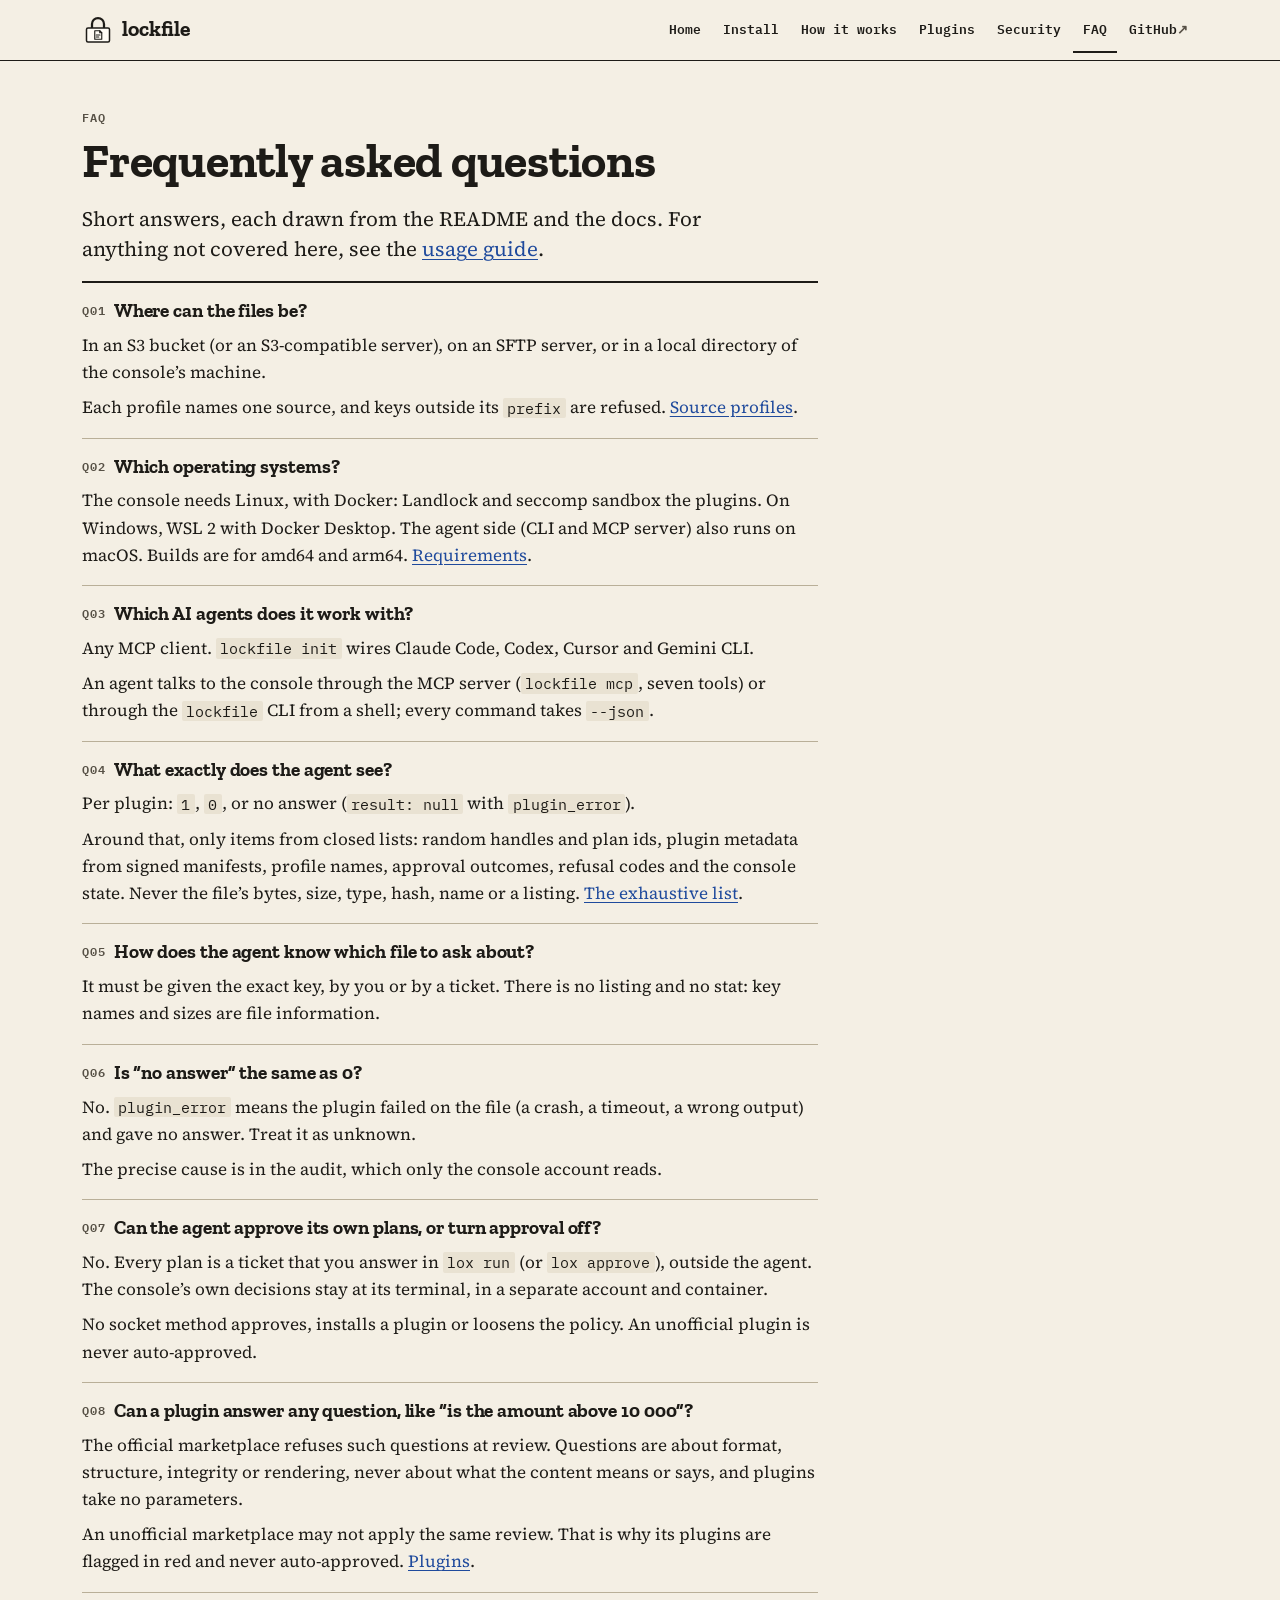
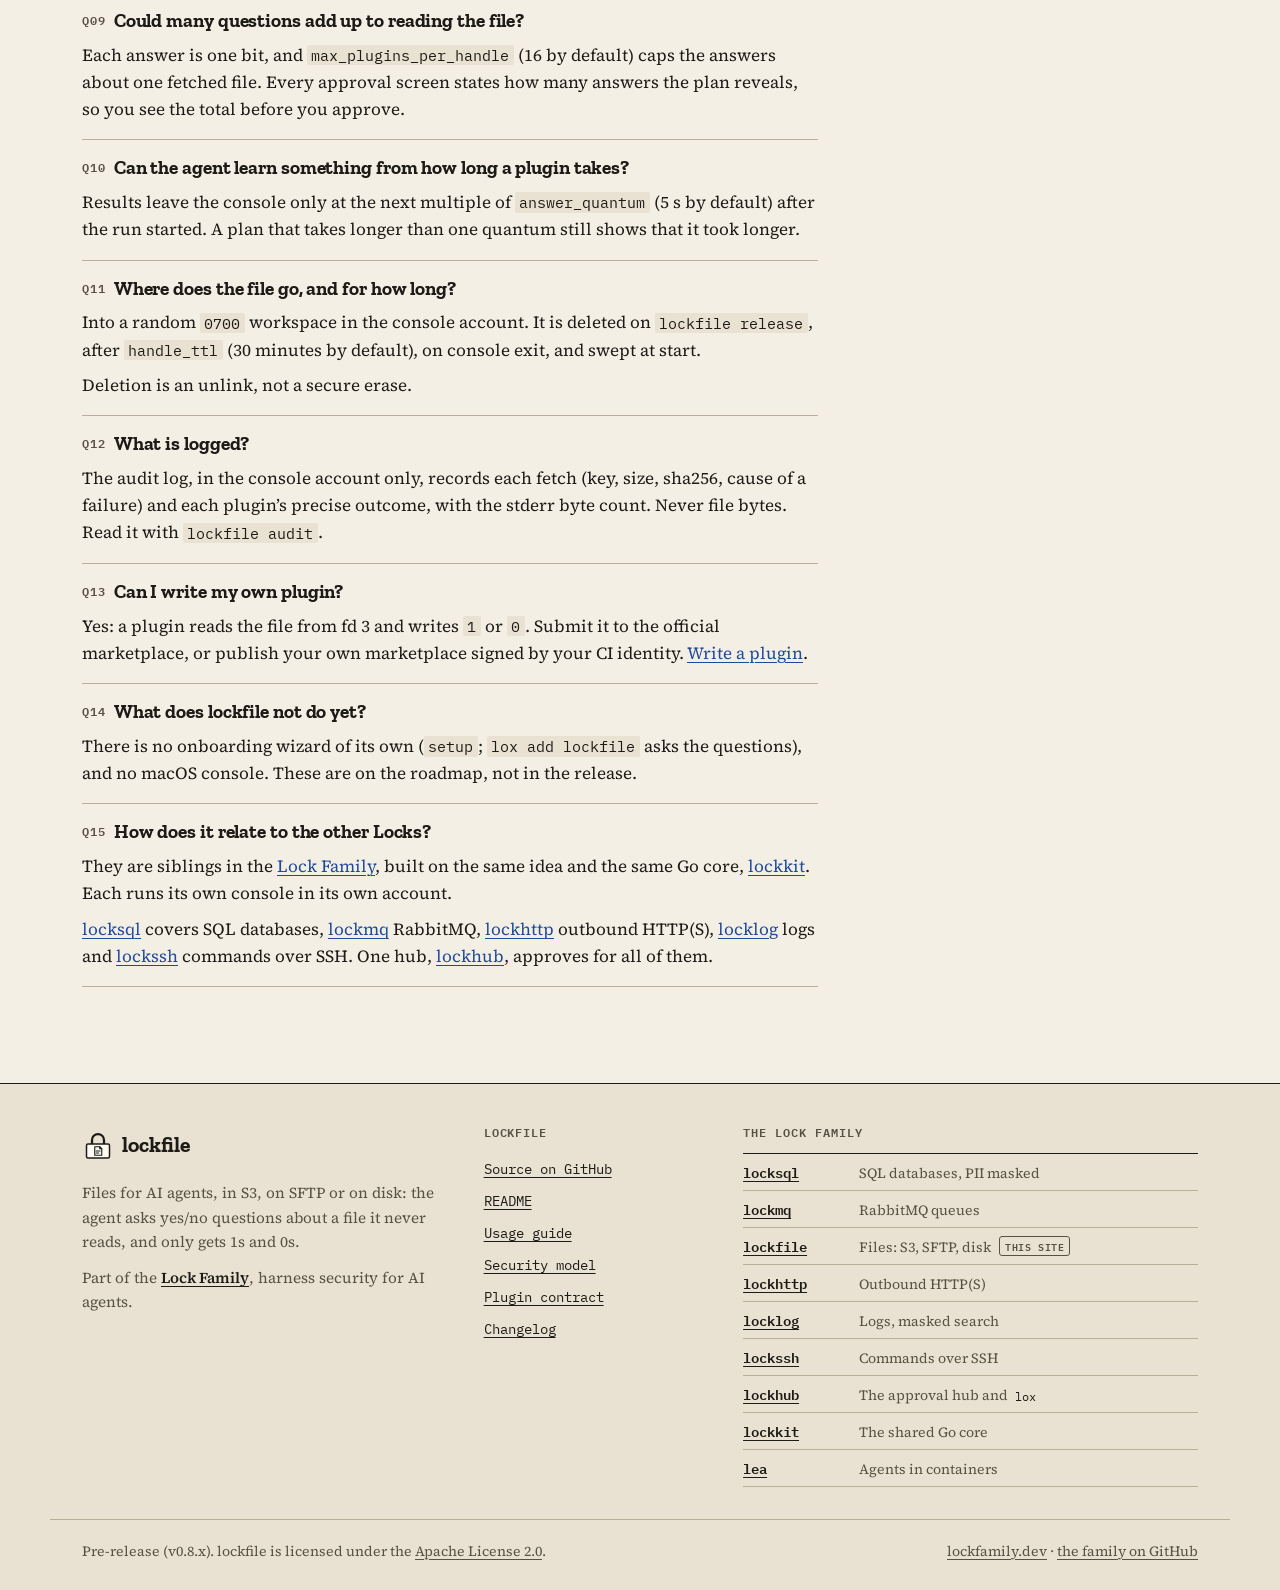
==== commit 7a2fed46: "feat: public-key trust roots for unofficial marketplaces lockkit's update.VerifyFiles verifies with " ====
--- a/site/faq/index.html
+++ b/site/faq/index.html
@@ -120,7 +120,7 @@
 </section>
 <section aria-labelledby="not-yet">
   <h2 id="not-yet">What does lockfile not do yet?</h2>
-  <p>There is no onboarding wizard of its own (<code>setup</code>; <code>lox add lockfile</code> asks the questions), no macOS console, and no public-key trust roots for unofficial marketplaces (keyless signers only). These are on the roadmap, not in the release.</p>
+  <p>There is no onboarding wizard of its own (<code>setup</code>; <code>lox add lockfile</code> asks the questions), and no macOS console. These are on the roadmap, not in the release.</p>
 </section>
 <section aria-labelledby="family">
   <h2 id="family">How does it relate to the other Locks?</h2>
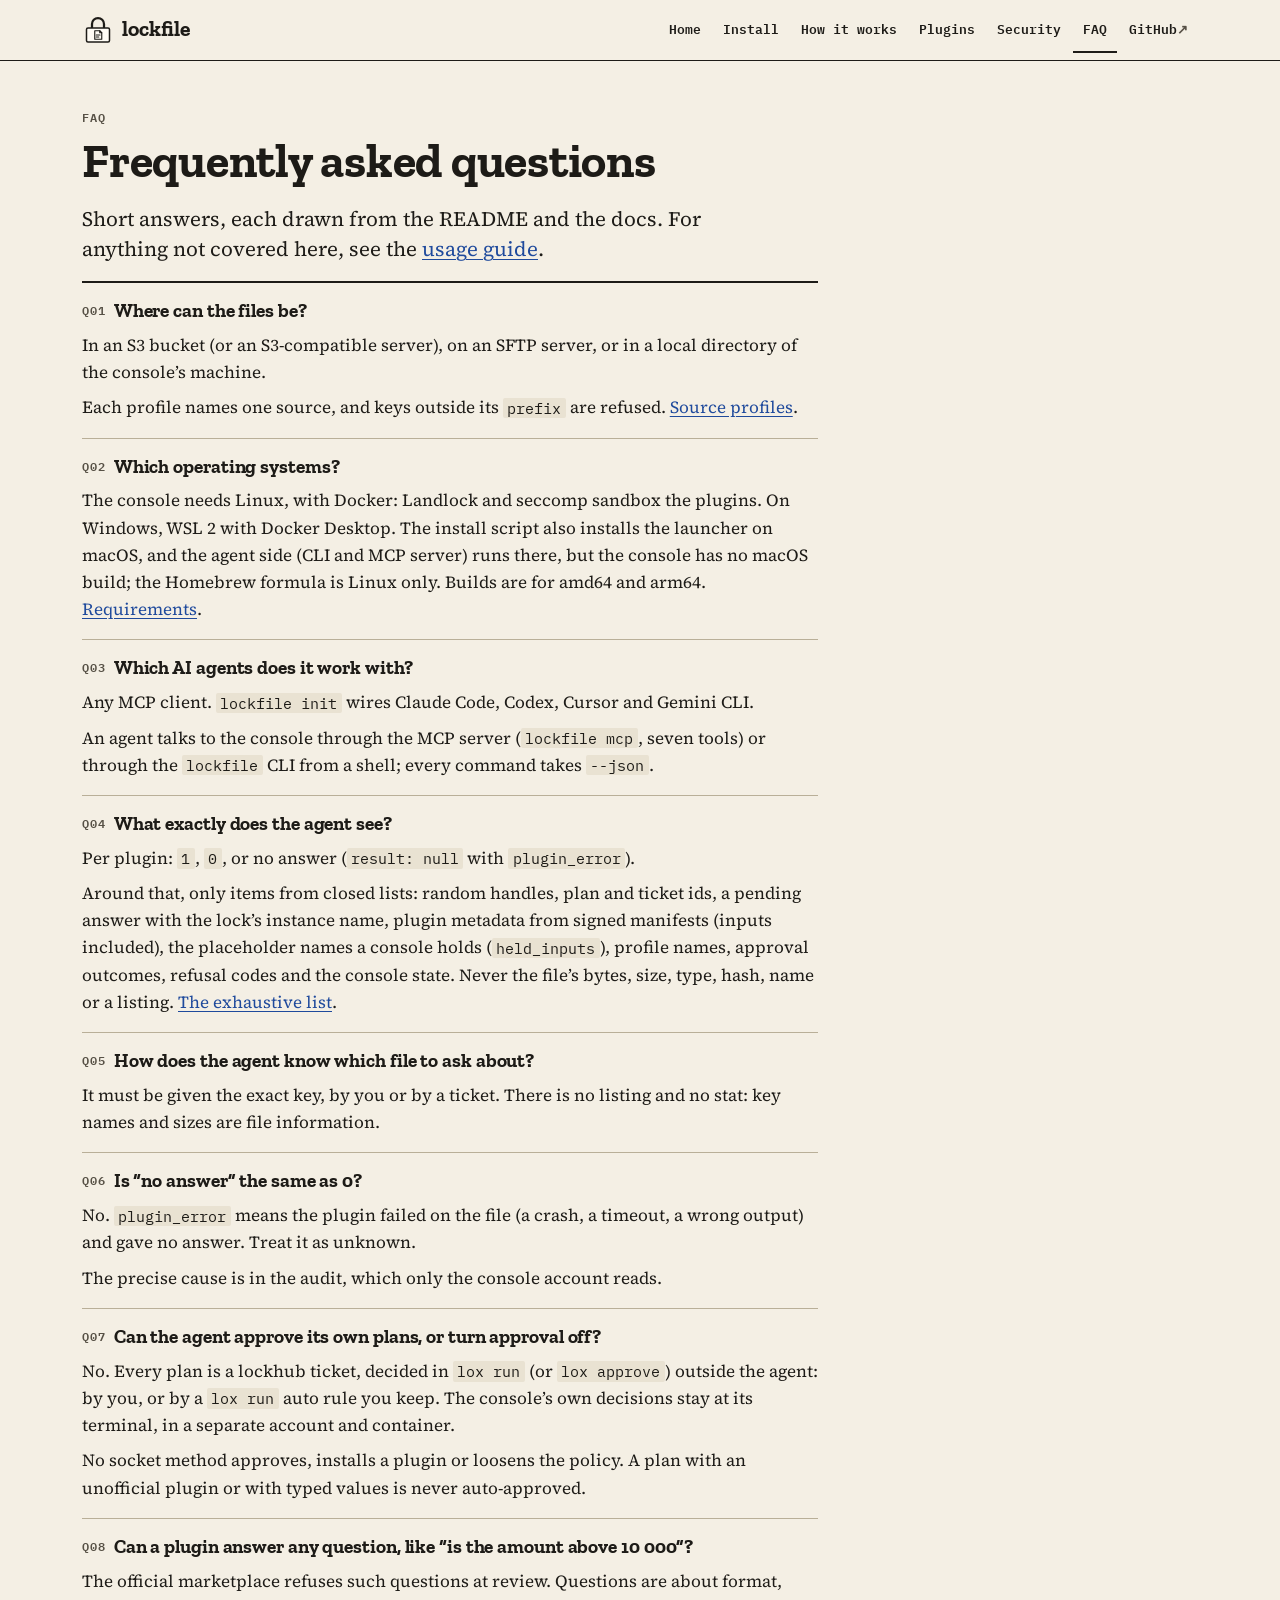
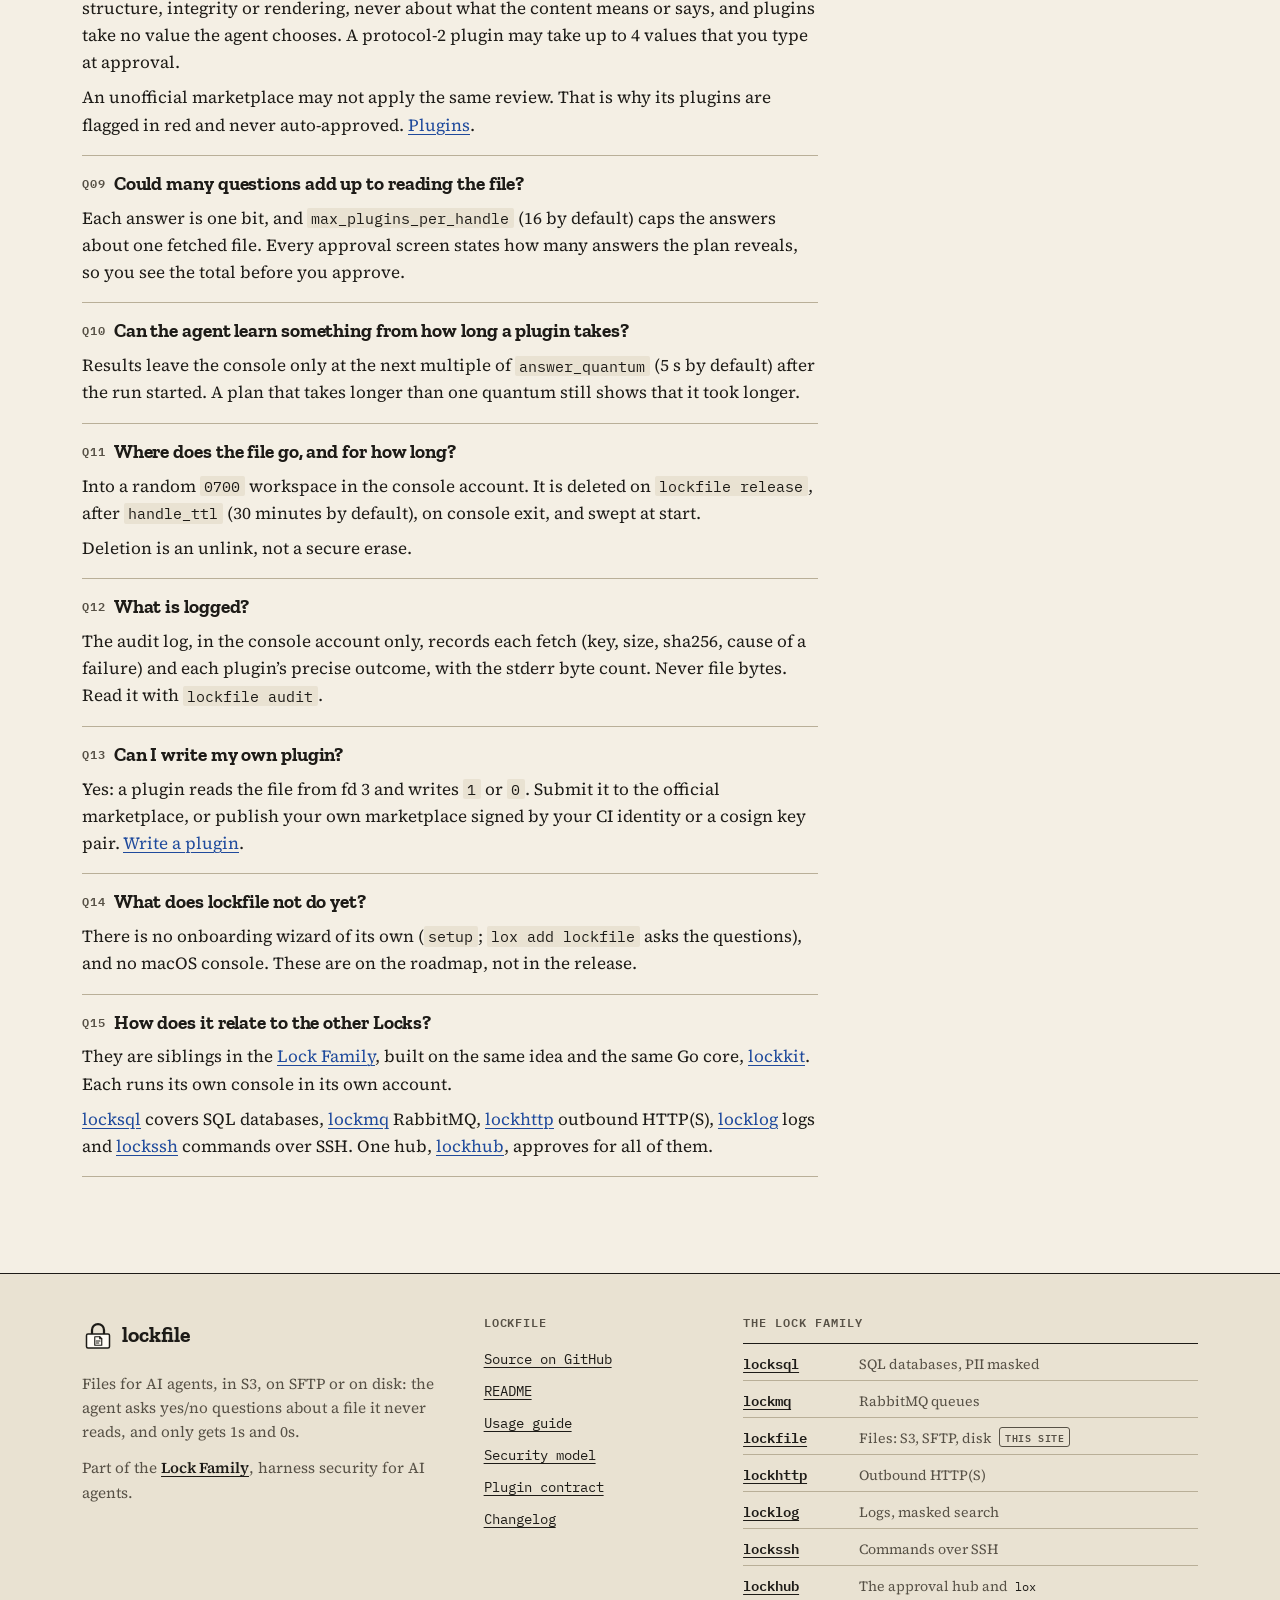
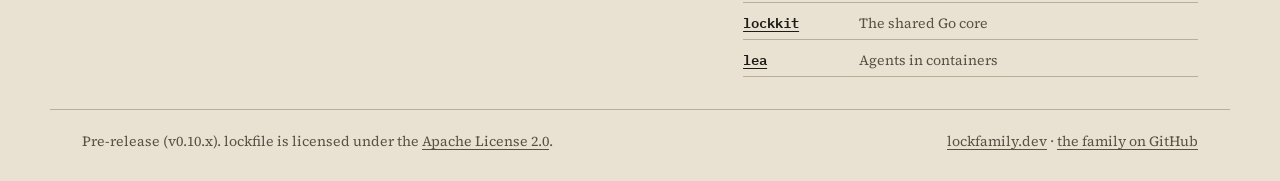
==== commit 6f48187e: "docs: make README, docs and site match the code (#86) Fix every item of the docs fact-check:  - a pl" ====
--- a/site/faq/index.html
+++ b/site/faq/index.html
@@ -66,7 +66,7 @@
 </section>
 <section aria-labelledby="os">
   <h2 id="os">Which operating systems?</h2>
-  <p>The console needs Linux, with Docker: Landlock and seccomp sandbox the plugins. On Windows, WSL 2 with Docker Desktop. The agent side (CLI and MCP server) also runs on macOS. Builds are for amd64 and arm64. <a href="../install/#requirements">Requirements</a>.</p>
+  <p>The console needs Linux, with Docker: Landlock and seccomp sandbox the plugins. On Windows, WSL 2 with Docker Desktop. The install script also installs the launcher on macOS, and the agent side (CLI and MCP server) runs there, but the console has no macOS build; the Homebrew formula is Linux only. Builds are for amd64 and arm64. <a href="../install/#requirements">Requirements</a>.</p>
 </section>
 <section aria-labelledby="agents">
   <h2 id="agents">Which AI agents does it work with?</h2>
@@ -76,7 +76,7 @@
 <section aria-labelledby="sees">
   <h2 id="sees">What exactly does the agent see?</h2>
   <p>Per plugin: <code>1</code>, <code>0</code>, or no answer (<code>result: null</code> with <code>plugin_error</code>).</p>
-  <p>Around that, only items from closed lists: random handles and plan ids, plugin metadata from signed manifests, profile names, approval outcomes, refusal codes and the console state. Never the file’s bytes, size, type, hash, name or a listing. <a href="../security/#visible">The exhaustive list</a>.</p>
+  <p>Around that, only items from closed lists: random handles, plan and ticket ids, a pending answer with the lock’s instance name, plugin metadata from signed manifests (inputs included), the placeholder names a console holds (<code>held_inputs</code>), profile names, approval outcomes, refusal codes and the console state. Never the file’s bytes, size, type, hash, name or a listing. <a href="../security/#visible">The exhaustive list</a>.</p>
 </section>
 <section aria-labelledby="key">
   <h2 id="key">How does the agent know which file to ask about?</h2>
@@ -89,12 +89,12 @@
 </section>
 <section aria-labelledby="self-approve">
   <h2 id="self-approve">Can the agent approve its own plans, or turn approval off?</h2>
-  <p>No. Every plan is a ticket that you answer in <code>lox run</code> (or <code>lox approve</code>), outside the agent. The console’s own decisions stay at its terminal, in a separate account and container.</p>
-  <p>No socket method approves, installs a plugin or loosens the policy. An unofficial plugin is never auto-approved.</p>
+  <p>No. Every plan is a lockhub ticket, decided in <code>lox run</code> (or <code>lox approve</code>) outside the agent: by you, or by a <code>lox run</code> auto rule you keep. The console’s own decisions stay at its terminal, in a separate account and container.</p>
+  <p>No socket method approves, installs a plugin or loosens the policy. A plan with an unofficial plugin or with typed values is never auto-approved.</p>
 </section>
 <section aria-labelledby="ask-anything">
   <h2 id="ask-anything">Can a plugin answer any question, like “is the amount above 10 000”?</h2>
-  <p>The official marketplace refuses such questions at review. Questions are about format, structure, integrity or rendering, never about what the content means or says, and plugins take no parameters.</p>
+  <p>The official marketplace refuses such questions at review. Questions are about format, structure, integrity or rendering, never about what the content means or says, and plugins take no value the agent chooses. A protocol-2 plugin may take up to 4 values that you type at approval.</p>
   <p>An unofficial marketplace may not apply the same review. That is why its plugins are flagged in red and never auto-approved. <a href="../plugins/">Plugins</a>.</p>
 </section>
 <section aria-labelledby="many">
@@ -116,7 +116,7 @@
 </section>
 <section aria-labelledby="own-plugin">
   <h2 id="own-plugin">Can I write my own plugin?</h2>
-  <p>Yes: a plugin reads the file from fd 3 and writes <code>1</code> or <code>0</code>. Submit it to the official marketplace, or publish your own marketplace signed by your CI identity. <a href="../plugins/#write">Write a plugin</a>.</p>
+  <p>Yes: a plugin reads the file from fd 3 and writes <code>1</code> or <code>0</code>. Submit it to the official marketplace, or publish your own marketplace signed by your CI identity or a cosign key pair. <a href="../plugins/#write">Write a plugin</a>.</p>
 </section>
 <section aria-labelledby="not-yet">
   <h2 id="not-yet">What does lockfile not do yet?</h2>
@@ -165,7 +165,7 @@
       </nav>
     </div>
     <div class="wrap footer-bottom">
-      <p>Pre-release (v0.8.x). lockfile is licensed under the <a href="https://github.com/DavidGodefroid/lockfile/blob/main/LICENSE">Apache License 2.0</a>.</p>
+      <p>Pre-release (v0.10.x). lockfile is licensed under the <a href="https://github.com/DavidGodefroid/lockfile/blob/main/LICENSE">Apache License 2.0</a>.</p>
       <p><a href="https://lockfamily.dev">lockfamily.dev</a> · <a href="https://github.com/DavidGodefroid/lockfamily">the family on GitHub</a></p>
     </div>
   </footer>
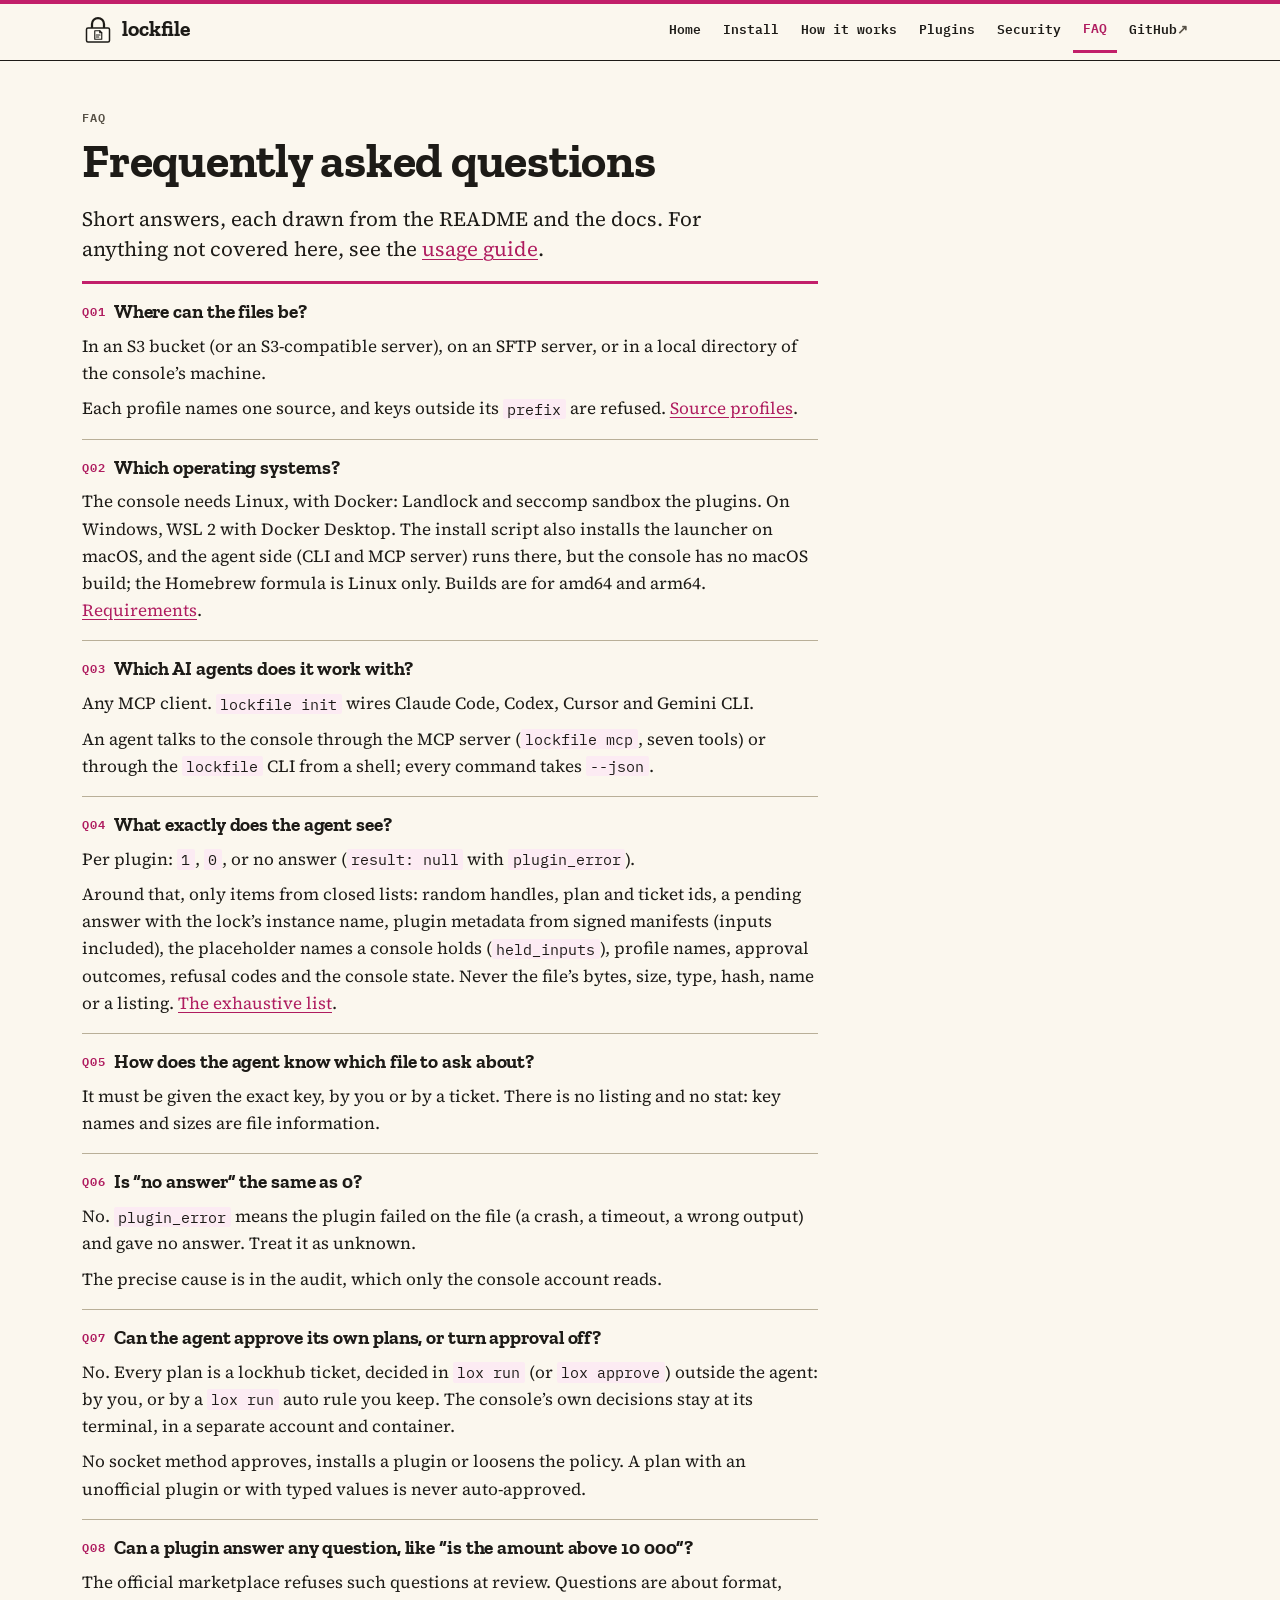
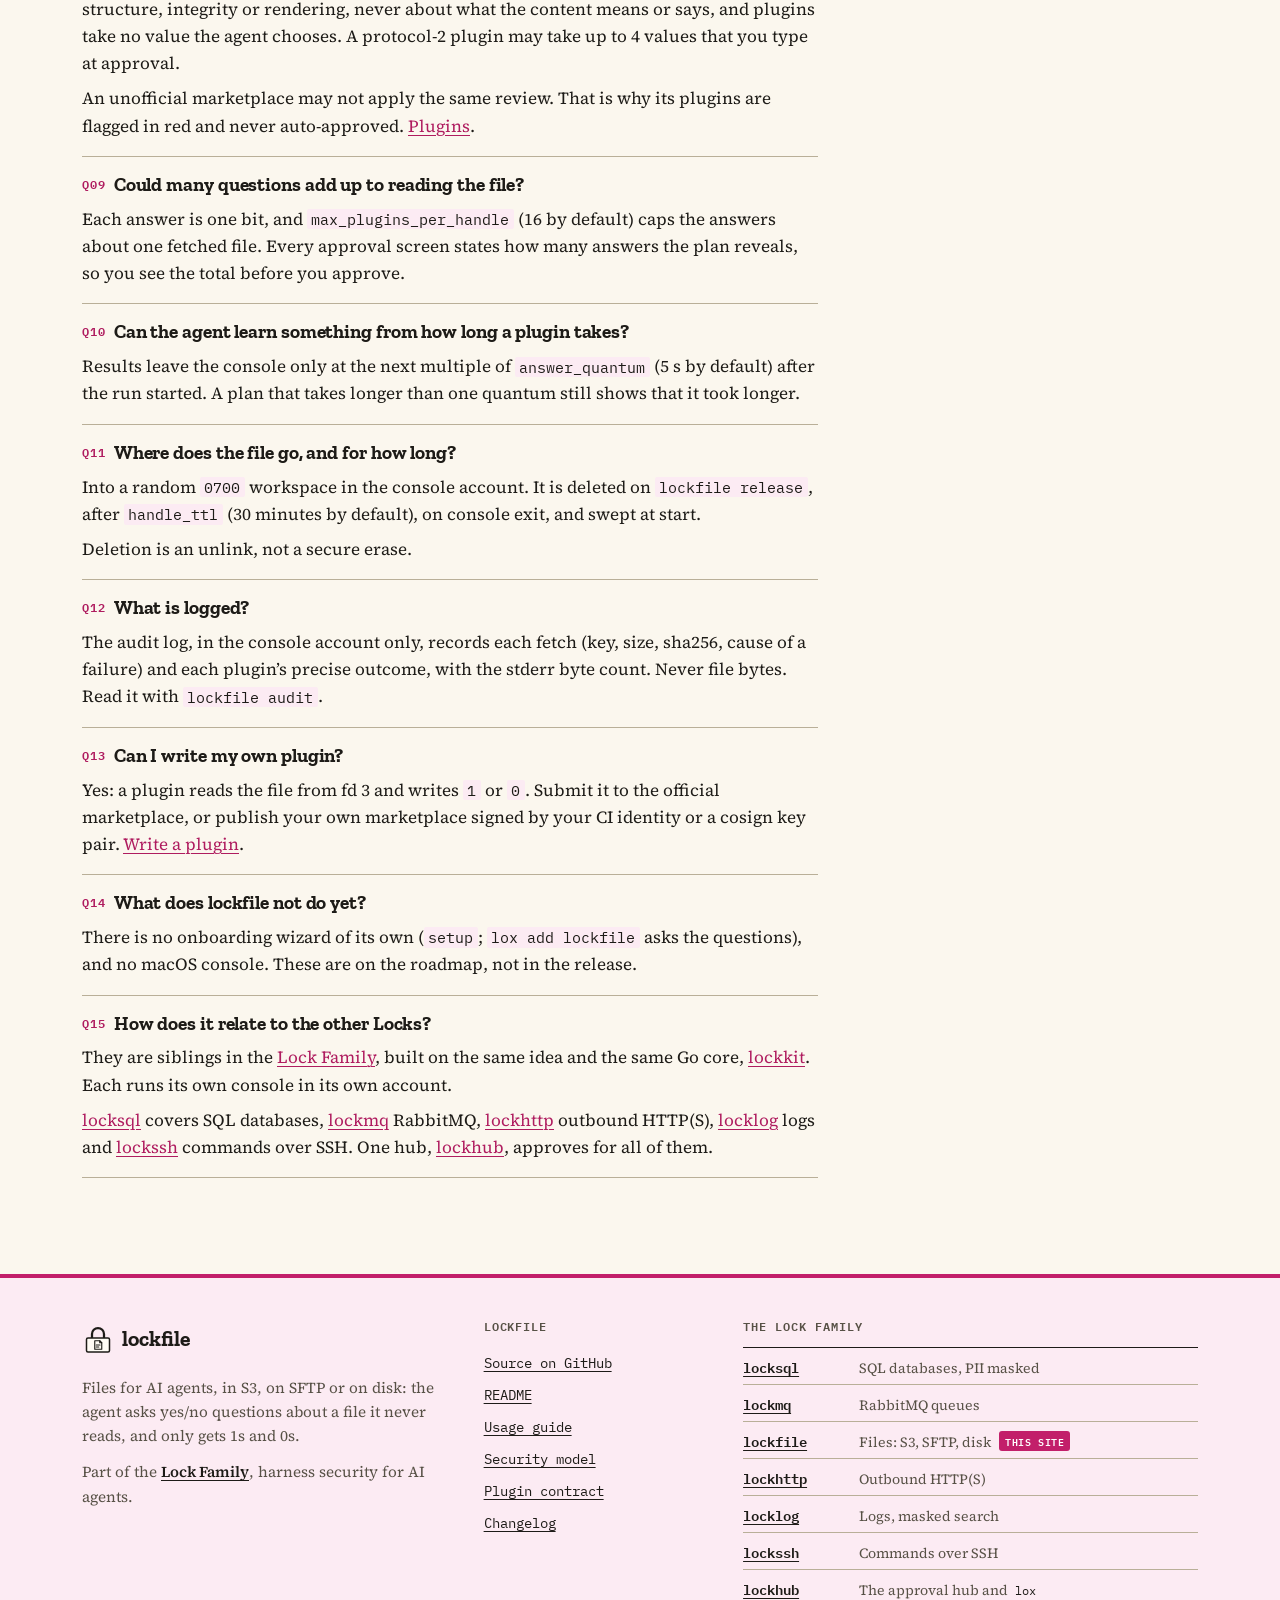
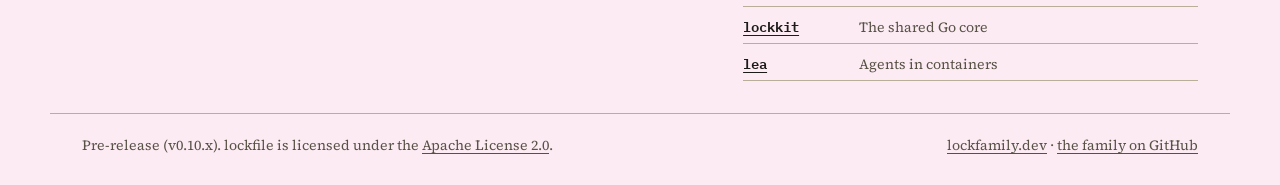
==== commit c881158c: "site: coloured stock, lockfile's accent (lockfamily#72) The kit files (tokens.css, lock-site.css, lo" ====
--- a/site/faq/index.html
+++ b/site/faq/index.html
@@ -1,13 +1,13 @@
 <!doctype html>
-<html lang="en">
+<html lang="en" data-accent="lockfile">
 <head>
   <meta charset="utf-8">
   <meta name="viewport" content="width=device-width, initial-scale=1">
   <title>lockfile FAQ: short answers</title>
   <meta name="description" content="Short answers about lockfile: sources, platforms, AI agents, what the agent sees, plugins, timing, the audit log and what it does not do yet.">
   <meta name="color-scheme" content="light dark">
-  <meta name="theme-color" content="#f4efe4" media="(prefers-color-scheme: light)">
-  <meta name="theme-color" content="#16140f" media="(prefers-color-scheme: dark)">
+  <meta name="theme-color" content="#fbf7ee" media="(prefers-color-scheme: light)">
+  <meta name="theme-color" content="#1f1d26" media="(prefers-color-scheme: dark)">
   <link rel="canonical" href="https://davidgodefroid.github.io/lockfile/faq/">
   <meta property="og:type" content="website">
   <meta property="og:site_name" content="lockfile">
--- a/site/assets/tokens.css
+++ b/site/assets/tokens.css
@@ -42,8 +42,8 @@
   --font-mono: "IBM Plex Mono", ui-monospace, SFMono-Regular, Menlo, Consolas, monospace;
 
   /* paper (light): a printed ticket on a desk */
-  --paper: #f4efe4;    /* page */
-  --paper-2: #e9e2d2;  /* stub, tinted bands */
+  --paper: #fbf7ee;    /* page */
+  --paper-2: #f3ecdd;  /* stub, neutral bands */
   --card: #fffcf5;     /* the ticket's face */
   --ink: #1d1b17;      /* text, logos */
   --ink-2: #575146;    /* secondary text, control borders */
@@ -54,6 +54,7 @@
   --asked: #8a5300;    /* waiting for you */
   --mask: #0e6158;     /* masked values, the hub */
   --agent: #2a55a8;    /* the agent's request */
+  --accent: #2346d2; --on-accent: #ffffff; --accent-ink: #2346d2; --accent-tint: #ebeffc; --accent-stock: #c8d1f7; --accent-stock-2: #d4c8f7;
   --term-bg: #1a1814;  /* lox run: a real terminal, dark in both themes */
   --term-text: #e2e8f0;
   --term-dim: #94a3b8;
@@ -69,24 +70,58 @@
   color-scheme: light;
 }
 
-/* carbon (dark): designed on its own, a carbon copy, warm, not navy */
+/* dusk (dark): a dyed dark stock, lifted off black; cream ink stays warm */
 @media (prefers-color-scheme: dark) {
   :root {
-    --paper: #16140f;
-    --paper-2: #1f1c16;
-    --card: #25221b;
+    --paper: #1f1d26;
+    --paper-2: #282531;
+    --card: #2f2c3a;
     --ink: #ede6d6;
-    --ink-2: #b2a994;
-    --rule: #4a4438;
+    --ink-2: #bdb5a3;
+    --rule: #5a546c;
     --sign: #a3bdff;
     --stamp: #ff9384;
     --auto: #7fcf8a;
     --asked: #e8b860;
     --mask: #6fd9c8;
     --agent: #89b4fa;
-    --term-bg: #0e0d0a;
+    --accent: #889cf0; --on-accent: #14120e; --accent-ink: #889cf0; --accent-tint: #202548; --accent-stock: #1d307c; --accent-stock-2: #2b1763;
+    --term-bg: #121017;
     color-scheme: dark;
   }
 }
 
 @media (min-width: 768px) { :root { --gutter: 32px; } }
+
+/* Product accents (site-kit/COLOUR.md). Put data-accent="<product>" on
+   <html> (a Lock site) or on any element (one Lock's row on the family
+   page); without it the family's cobalt applies.
+   --accent        fills: buttons, chips, thick rules, the ticket's shadow
+   --on-accent     text on --accent
+   --accent-ink    the accent as text and links, AA on every ground below
+   --accent-tint   a pale band or tile
+   --accent-stock  the hero's coloured stock; -2 is the end of its wash */
+/* accents:begin (generated by site-kit/tools/accents.py, do not edit by hand) */
+[data-accent="lockfamily"] { --accent: #2346d2; --on-accent: #ffffff; --accent-ink: #2346d2; --accent-tint: #ebeffc; --accent-stock: #c8d1f7; --accent-stock-2: #d4c8f7; }
+[data-accent="locksql"] { --accent: #6d35d8; --on-accent: #ffffff; --accent-ink: #6933cf; --accent-tint: #f1ebfc; --accent-stock: #d8c8f7; --accent-stock-2: #efc8f7; }
+[data-accent="lockmq"] { --accent: #c9400a; --on-accent: #ffffff; --accent-ink: #ad3709; --accent-tint: #fcf0eb; --accent-stock: #f7d5c8; --accent-stock-2: #f7e6c8; }
+[data-accent="lockfile"] { --accent: #c21f6a; --on-accent: #ffffff; --accent-ink: #af1c5f; --accent-tint: #fcebf3; --accent-stock: #f7c8dd; --accent-stock-2: #f7c8f0; }
+[data-accent="lockhttp"] { --accent: #0672a3; --on-accent: #ffffff; --accent-ink: #066b99; --accent-tint: #ebf7fc; --accent-stock: #c8e8f7; --accent-stock-2: #c8f7f1; }
+[data-accent="locklog"] { --accent: #1c7c3c; --on-accent: #ffffff; --accent-ink: #1b7a3b; --accent-tint: #ebfcf1; --accent-stock: #c8f7d7; --accent-stock-2: #d3f7c8; }
+[data-accent="lockssh"] { --accent: #5d7500; --on-accent: #ffffff; --accent-ink: #5b7300; --accent-tint: #f8fceb; --accent-stock: #edf7c8; --accent-stock-2: #d5f7c8; }
+[data-accent="lea"] { --accent: #9a2bb3; --on-accent: #ffffff; --accent-ink: #9128a8; --accent-tint: #f9ebfc; --accent-stock: #eec8f7; --accent-stock-2: #f7c8e8; }
+[data-accent="lockhub"] { --accent: #0b7a70; --on-accent: #ffffff; --accent-ink: #0a7067; --accent-tint: #ebfcfa; --accent-stock: #c8f7f2; --accent-stock-2: #c8e5f7; }
+[data-accent="lockkit"] { --accent: #9a5f00; --on-accent: #ffffff; --accent-ink: #885400; --accent-tint: #fcf5eb; --accent-stock: #f7e5c8; --accent-stock-2: #f7d3c8; }
+@media (prefers-color-scheme: dark) {
+  [data-accent="lockfamily"] { --accent: #889cf0; --on-accent: #14120e; --accent-ink: #889cf0; --accent-tint: #202548; --accent-stock: #1d307c; --accent-stock-2: #2b1763; }
+  [data-accent="locksql"] { --accent: #ad8af0; --on-accent: #14120e; --accent-ink: #ad8af0; --accent-tint: #2f224a; --accent-stock: #3e1d7c; --accent-stock-2: #541660; }
+  [data-accent="lockmq"] { --accent: #ef9f80; --on-accent: #14120e; --accent-ink: #ef9f80; --accent-tint: #412420; --accent-stock: #672f18; --accent-stock-2: #42300f; }
+  [data-accent="lockfile"] { --accent: #f18dbb; --on-accent: #14120e; --accent-ink: #f18dbb; --accent-tint: #401d34; --accent-stock: #781c46; --accent-stock-2: #5a1550; }
+  [data-accent="lockhttp"] { --accent: #80cdef; --on-accent: #14120e; --accent-ink: #80cdef; --accent-tint: #1a2e3f; --accent-stock: #15455b; --accent-stock-2: #0d3833; }
+  [data-accent="locklog"] { --accent: #80efa5; --on-accent: #14120e; --accent-ink: #80efa5; --accent-tint: #1e302a; --accent-stock: #114a24; --accent-stock-2: #193b0e; }
+  [data-accent="lockssh"] { --accent: #d8ef80; --on-accent: #14120e; --accent-ink: #d8ef80; --accent-tint: #2b2f1e; --accent-stock: #384210; --accent-stock-2: #1b3b0e; }
+  [data-accent="lea"] { --accent: #df8df1; --on-accent: #14120e; --accent-ink: #df8df1; --accent-tint: #382042; --accent-stock: #671c78; --accent-stock-2: #5d1646; }
+  [data-accent="lockhub"] { --accent: #80efe5; --on-accent: #14120e; --accent-ink: #80efe5; --accent-tint: #1b3035; --accent-stock: #104641; --accent-stock-2: #12364c; }
+  [data-accent="lockkit"] { --accent: #efc580; --on-accent: #14120e; --accent-ink: #efc580; --accent-tint: #382a1e; --accent-stock: #533a13; --accent-stock-2: #562514; }
+}
+/* accents:end */
--- a/site/assets/lock-site.css
+++ b/site/assets/lock-site.css
@@ -1,9 +1,11 @@
 /* lock-site.css: the shared stylesheet of the Lock sites (locksql, lockmq,
    lockfile, lockhttp, locklog). Identical bytes in every Lock repo.
 
-   The family identity, "a printed ticket that a human signs":
-   lockfamily/docs/identity.md. Link tokens.css first (fonts, colours,
-   space), then this file. No build step, no third-party request.
+   The family identity, "a printed ticket that a human signs", on coloured
+   stock: lockfamily/docs/identity.md and site-kit/COLOUR.md. Link
+   tokens.css first (fonts, colours, space, the accents), then this file,
+   and name the product once: <html data-accent="locksql">. No build step,
+   no third-party request.
 
    It styles the shared shell (header, hero, install box, footer, family
    strip) and every content class the Lock sites use, under their old names,
@@ -24,9 +26,9 @@
   overflow-x: hidden;
 }
 img, svg, video { max-width: 100%; height: auto; }
-a { color: var(--sign); text-underline-offset: 3px; text-decoration-thickness: 1px; }
+a { color: var(--accent-ink); text-underline-offset: 3px; text-decoration-thickness: 1px; }
 a:hover { text-decoration-thickness: 2px; }
-:focus-visible { outline: 3px solid var(--sign); outline-offset: 3px; }
+:focus-visible { outline: 3px solid var(--accent-ink); outline-offset: 3px; }
 [id] { scroll-margin-top: 5rem; }
 
 h1, h2, h3 {
@@ -45,7 +47,7 @@
 code { font-size: 0.86em; }
 :not(pre) > code {
   padding: 0.05em 0.3em; border-radius: 2px;
-  background: var(--paper-2); color: var(--ink);
+  background: var(--accent-tint); color: var(--ink);
   overflow-wrap: anywhere;
 }
 kbd {
@@ -77,7 +79,7 @@
 
 /* ---------- header: a ruled band, like a form's letterhead ---------- */
 
-.site-header { position: sticky; top: 0; z-index: 50; background: var(--paper); border-bottom: 1px solid var(--ink); }
+.site-header { position: sticky; top: 0; z-index: 50; background: var(--paper); border-bottom: 1px solid var(--ink); box-shadow: inset 0 4px 0 var(--accent); }
 .site-header .wrap {
   display: flex; flex-wrap: wrap; align-items: center; justify-content: space-between;
   gap: 0 var(--s-5); min-height: 60px;
@@ -99,8 +101,8 @@
   font: 600 0.8rem/1.4 var(--font-mono);
   border-bottom: 2px solid transparent; margin-bottom: -1px;
 }
-.site-nav a:hover { text-decoration: underline; }
-.site-nav a[aria-current="page"] { border-bottom-color: var(--ink); }
+.site-nav a:hover { color: var(--accent-ink); text-decoration: underline; }
+.site-nav a[aria-current="page"] { border-bottom: 3px solid var(--accent); color: var(--accent-ink); }
 .site-nav a[href^="http"]::after { content: " \2197"; color: var(--ink-2); }
 
 /* Phones: the brand on one row, the navigation on a second row that scrolls
@@ -126,26 +128,60 @@
 
 /* ---------- sections: numbered, like the clauses of a document ---------- */
 
-main section > h2:not(.visually-hidden) { padding-top: var(--s-2); border-top: 2px solid var(--ink); max-width: none; }
+main section > h2:not(.visually-hidden) { padding-top: 0; border-top: 3px solid var(--accent); max-width: none; }
+/* The clause number: a tab in the product's colour, hanging from the rule. */
 main section > h2:not(.visually-hidden)::before {
   counter-increment: clause; content: counter(clause, decimal-leading-zero);
-  display: block; margin-bottom: var(--s-3);
-  font: 600 0.75rem/1.4 var(--font-mono); letter-spacing: 0.08em; color: var(--ink-2);
-}
+  display: block; width: max-content; margin-bottom: var(--s-3); padding: 2px 8px 3px;
+  border-radius: 0 0 var(--radius) var(--radius);
+  background: var(--accent); color: var(--on-accent);
+  font: 600 0.75rem/1.4 var(--font-mono); letter-spacing: 0.08em;
+}
+
+/* Every second section of a page sits on a band of the product's tint,
+   edge to edge (the shadow paints the band, the clip keeps it in its row). */
+main > .wrap > section:not(.hero):not(.limits):not(.demo-section):nth-of-type(even) {
+  margin: var(--s-8) 0 0; padding: var(--s-7) 0;
+  background: var(--accent-tint); box-shadow: 0 0 0 100vmax var(--accent-tint); clip-path: inset(0 -100vmax);
+}
+main > .wrap > section:not(.hero):not(.limits):not(.demo-section):nth-of-type(even) > h2 { margin-top: 0; }
+main > .wrap > section:not(.hero):not(.limits):not(.demo-section):nth-of-type(even) > :last-child { margin-bottom: 0; }
+main > .wrap > section:not(.hero):not(.limits):not(.demo-section):nth-of-type(even) :not(pre) > code { background: var(--card); }
 main section > h2:not(.visually-hidden) > .heading-anchor { font-family: var(--font-mono); }
 
 /* ---------- hero ---------- */
 
+/* The hero is printed on the product's coloured stock, edge to edge, and
+   ends on a perforation. --accent-stock is also its background-color, so a
+   contrast check reads a flat colour under the wash. */
 .hero {
   display: grid; gap: var(--s-6); align-items: start;
-  padding: clamp(var(--s-6), 6vw, var(--s-8)) 0 var(--s-5);
-}
+  position: relative; isolation: isolate;
+  padding: clamp(var(--s-6), 6vw, var(--s-8)) 0 calc(var(--s-6) + 9px); margin-bottom: var(--s-6);
+  background-color: var(--accent-stock);
+  --notch: var(--accent-stock-2);
+  --rule: color-mix(in srgb, var(--accent) 45%, transparent);
+  --perf: 2px dashed var(--rule);
+}
+.hero::before, .hero::after { content: ""; position: absolute; left: 50%; width: 100vw; transform: translateX(-50%); }
+.hero::before {
+  z-index: -1; top: 0; bottom: 0;
+  background: linear-gradient(180deg, var(--accent-stock) 0 40%, var(--accent-stock-2) 78% 100%);
+}
+.hero::after {
+  bottom: -1px; height: 9px;
+  background: radial-gradient(circle at 50% 100%, var(--paper) 5px, transparent 5.6px) 0 0 / 18px 9px repeat-x;
+}
+@media (min-width: 980px) {
+  .hero::before { background: linear-gradient(100deg, var(--accent-stock) 0 36%, var(--accent-stock-2) 60% 100%); }
+}
+.hero :not(pre) > code { background: var(--card); }
 .hero > * { min-width: 0; }
 @media (min-width: 980px) {
   .hero:has(> .hero-aside) { grid-template-columns: minmax(0, 1.12fr) minmax(0, 1fr); gap: var(--s-7); }
 }
 .hero h1 { font-size: clamp(2.2rem, 1.3rem + 3.4vw, 3.6rem); line-height: 1.04; margin: var(--s-3) 0 var(--s-5); max-width: 16ch; }
-.hero h1 .key { color: var(--sign); }
+.hero h1 .key { color: var(--accent-ink); }
 .hero .lead { margin-bottom: var(--s-5); }
 .hero .intro { color: var(--ink-2); max-width: 40rem; }
 .hero-aside { margin: 0; }
@@ -155,9 +191,9 @@
 .eyebrow a { color: inherit; text-decoration: none; }
 .eyebrow a:hover { color: var(--ink); text-decoration: underline; }
 .badge {
-  display: inline-block; margin-right: var(--s-2); padding: 1px 6px;
-  border: 1px solid var(--ink); border-radius: var(--radius);
-  color: var(--ink); background: var(--card); letter-spacing: 0.04em;
+  display: inline-block; margin-right: var(--s-2); padding: 2px 7px;
+  border-radius: var(--radius);
+  color: var(--on-accent); background: var(--accent); letter-spacing: 0.04em;
 }
 
 .actions { display: flex; flex-wrap: wrap; gap: var(--s-2); margin: var(--s-5) 0; }
@@ -167,9 +203,10 @@
   background: var(--card); color: var(--ink); text-decoration: none;
   font: 600 0.85rem/1.2 var(--font-mono);
 }
-.button:hover { background: var(--paper-2); text-decoration: underline; }
-.button.primary { background: var(--ink); color: var(--paper); }
-.button.primary:hover { background: var(--ink); color: var(--paper); text-decoration: underline; }
+.button:hover { background: var(--accent-tint); text-decoration: underline; }
+.button.primary { background: var(--accent); border-color: var(--accent); color: var(--on-accent); box-shadow: 3px 3px 0 var(--ink); }
+.button.primary:hover { background: var(--accent); color: var(--on-accent); text-decoration: underline; box-shadow: 1px 1px 0 var(--ink); transform: translate(2px, 2px); }
+.button:focus-visible { outline-color: var(--ink); }
 .button[href^="http"]::after { content: "\00a0\2197"; }
 
 /* One line under the hero: the family and its one hub. */
@@ -182,8 +219,8 @@
 
 .facts { display: flex; flex-wrap: wrap; gap: var(--s-2); margin: var(--s-4) 0 0; padding: 0; list-style: none; }
 .facts li {
-  margin: 0; padding: 2px 8px; border: 1px solid var(--rule); border-radius: var(--radius);
-  font: 0.78rem/1.6 var(--font-mono); color: var(--ink-2); background: var(--card);
+  margin: 0; padding: 2px 8px; border: 1px solid var(--accent); border-radius: var(--radius);
+  font: 0.78rem/1.6 var(--font-mono); color: var(--ink); background: var(--card);
 }
 
 /* ---------- install box: a terminal with a Copy button (assets/copy.js) ---------- */
@@ -193,7 +230,7 @@
   display: flex; align-items: center; justify-content: space-between; gap: var(--s-3);
   min-height: 40px; padding: 0 var(--s-2) 0 var(--s-4);
   background: var(--term-bg); color: var(--term-dim);
-  border: 1px solid var(--ink); border-bottom: 1px dashed #4a4438; border-radius: var(--radius) var(--radius) 0 0;
+  border: 1px solid var(--ink); border-bottom: 1px dashed #5a546c; border-radius: var(--radius) var(--radius) 0 0;
   font: 600 0.72rem/1.4 var(--font-mono); letter-spacing: 0.08em; text-transform: uppercase;
 }
 .install pre {
@@ -238,14 +275,14 @@
 
 blockquote {
   margin: var(--s-5) 0; padding: var(--s-2) 0 var(--s-2) var(--s-4); max-width: 44rem;
-  border-left: 3px double var(--sign);
+  border-left: 4px solid var(--accent);
   font: 400 italic 1.2rem/1.5 var(--font-text); color: var(--ink);
 }
 blockquote p { margin: 0; }
 
 .notice {
   display: block; max-width: 44rem; margin: 0 0 var(--s-4); padding: var(--s-3) var(--s-4);
-  background: var(--card); border: 1px solid var(--ink); border-left-width: 4px; border-radius: var(--radius);
+  background: var(--accent-tint); border: 1px solid var(--accent); border-left-width: 6px; border-radius: var(--radius);
   font-size: 0.98rem;
 }
 .notice > :last-child { margin-bottom: 0; }
@@ -253,7 +290,7 @@
 /* ---------- the ticket (optional hero aside), from lockfamily ---------- */
 
 .ticket { margin: 0; position: relative; }
-.ticket-face, .ticket-stub { background: var(--card); border: 1px solid var(--ink); position: relative; }
+.ticket-face, .ticket-stub { background: var(--card); border: 1px solid var(--ink); position: relative; box-shadow: 7px 7px 0 var(--accent); }
 .ticket-face { padding: var(--s-4) var(--s-4) var(--s-5); border-bottom: 0; border-radius: var(--radius) var(--radius) 0 0; }
 .ticket-stub {
   padding: var(--s-4); border-top: var(--perf); border-radius: 0 0 var(--radius) var(--radius);
@@ -263,7 +300,7 @@
 .ticket-stub p:last-child { margin: 0; }
 .ticket-stub::before, .ticket-stub::after {
   content: ""; position: absolute; top: -11px; width: 20px; height: 20px; border-radius: 50%;
-  background: var(--paper); border: 1px solid var(--ink);
+  background: var(--notch, var(--paper)); border: 1px solid var(--ink);
 }
 .ticket-stub::before { left: -11px; clip-path: inset(0 0 0 50%); }
 .ticket-stub::after { right: -11px; clip-path: inset(0 50% 0 0); }
@@ -321,7 +358,7 @@
 .cards {
   display: grid; gap: 0 var(--s-6); margin: var(--s-5) 0 var(--s-4); padding: 0; list-style: none;
   grid-template-columns: repeat(auto-fill, minmax(min(100%, 20rem), 1fr));
-  border-top: 1px solid var(--ink);
+  border-top: 3px solid var(--accent);
 }
 .cards.cols-3 { grid-template-columns: repeat(auto-fill, minmax(min(100%, 17rem), 1fr)); }
 .cards > li {
@@ -331,8 +368,7 @@
 .cards .icon {
   position: absolute; left: 0; top: var(--s-4); width: 1.8rem; height: 1.8rem;
   display: grid; place-items: center; font-size: 1.05rem; line-height: 1;
-  border: 1px solid var(--rule); border-radius: var(--radius); background: var(--card);
-  filter: grayscale(1); opacity: 0.85;
+  border: 1px solid var(--accent); border-radius: var(--radius); background: var(--accent-stock);
 }
 .cards > li:not(:has(.icon)) { padding-left: 0; }
 .cards h3 { margin: 0 0 var(--s-1); font: 600 1rem/1.4 var(--font-mono); }
@@ -357,13 +393,13 @@
 }
 ol.steps > li::before {
   content: counter(st) "."; position: absolute; left: 0; top: var(--s-3);
-  font: 600 0.85rem/1.9 var(--font-mono); color: var(--ink-2);
+  font: 600 0.85rem/1.9 var(--font-mono); color: var(--accent-ink);
 }
 ol.steps > li > :last-child { margin-bottom: 0; }
 ol.steps pre { margin: var(--s-2) 0 0; }
 
 /* Further reading. */
-.more { max-width: 44rem; border-top: 2px solid var(--ink); }
+.more { max-width: 44rem; border-top: 3px solid var(--accent); }
 .more ul { list-style: none; margin: 0; padding: 0; }
 .more li { margin: 0; padding: var(--s-3) 0; border-bottom: 1px solid var(--rule); }
 .more a { font-family: var(--font-mono); font-weight: 600; font-size: 0.92rem; }
@@ -372,7 +408,7 @@
 /* ---------- tables ---------- */
 
 .prose + .table-wrap, p + .table-wrap { margin-top: var(--s-5); }
-.table-wrap { max-width: 100%; overflow-x: auto; margin: 0 0 var(--s-5); border-top: 2px solid var(--ink); }
+.table-wrap { max-width: 100%; overflow-x: auto; margin: 0 0 var(--s-5); border-top: 3px solid var(--accent); }
 table { border-collapse: collapse; width: 100%; font-size: 0.95rem; }
 caption { text-align: left; caption-side: top; padding: var(--s-2) 0; }
 th, td { padding: var(--s-2) var(--s-3) var(--s-2) 0; text-align: left; vertical-align: top; border-bottom: 1px solid var(--rule); }
@@ -381,7 +417,7 @@
   border-bottom: 1px solid var(--ink); vertical-align: bottom;
 }
 tbody th { font-weight: 600; }
-tbody tr:hover { background: var(--card); }
+tbody tr:hover { background: var(--accent-tint); }
 .table-wrap code { white-space: nowrap; }
 td.yes, td.no, td.partial { white-space: nowrap; font: 600 0.85rem/1.6 var(--font-mono); }
 td.yes { color: var(--auto); }
@@ -404,20 +440,21 @@
 main .limits > h2:not(.visually-hidden) { margin-top: 0; padding-top: var(--s-4); border-top: 0; }
 main .limits > h2:not(.visually-hidden)::before {
   content: counter(clause, decimal-leading-zero) " \00b7  fine print";
-  white-space: pre; color: var(--asked);
+  white-space: pre; padding: 0; background: none; color: var(--asked);
 }
 .limits h3 { font-size: 1.1rem; }
 @media (max-width: 40rem) { .limits { padding: 0 var(--s-4) var(--s-4); } }
 
 /* ---------- FAQ ---------- */
 
-.faq { max-width: 46rem; border-top: 2px solid var(--ink); }
+.faq { max-width: 46rem; border-top: 3px solid var(--accent); }
 .faq > section { padding: var(--s-4) 0; border-bottom: 1px solid var(--rule); }
 main .faq section > h2:not(.visually-hidden) {
   margin: 0 0 var(--s-2); padding: 0; border: 0; font-size: 1.2rem; line-height: 1.3;
 }
 main .faq section > h2:not(.visually-hidden)::before {
-  display: inline; margin: 0 var(--s-2) 0 0; content: "Q" counter(clause, decimal-leading-zero);
+  display: inline; margin: 0 var(--s-2) 0 0; padding: 0; background: none; color: var(--accent-ink);
+  content: "Q" counter(clause, decimal-leading-zero);
   font-size: 0.72rem; vertical-align: 2px;
 }
 .faq p { margin: 0; }
@@ -431,7 +468,7 @@
   color: var(--ink-2); font: 600 0.7em var(--font-mono); text-decoration: none;
   opacity: 0; transition: opacity 0.15s ease;
 }
-.has-anchor:hover .heading-anchor, .heading-anchor:focus-visible { opacity: 1; color: var(--sign); }
+.has-anchor:hover .heading-anchor, .heading-anchor:focus-visible { opacity: 1; color: var(--accent-ink); }
 @media (hover: none) { .heading-anchor { opacity: 0.5; } }
 .anchor-toast {
   position: fixed; left: 50%; bottom: var(--s-5); z-index: 60; transform: translateX(-50%);
@@ -444,7 +481,7 @@
 
 /* ---------- footer: the family strip, the Lock's links, the licence ---------- */
 
-.site-footer { margin-top: var(--s-7); border-top: 1px solid var(--ink); background: var(--paper-2); font-size: 0.95rem; }
+.site-footer { margin-top: var(--s-7); border-top: 4px solid var(--accent); background: var(--accent-tint); font-size: 0.95rem; }
 .site-footer .footer-grid { display: grid; gap: var(--s-6); padding-top: 40px; padding-bottom: var(--s-6); }
 @media (min-width: 720px) { .site-footer .footer-grid { grid-template-columns: 1fr 1fr; } .footer-about { grid-column: 1 / -1; } }
 @media (min-width: 1040px) { .site-footer .footer-grid { grid-template-columns: 1.3fr 0.8fr 1.6fr; } .footer-about { grid-column: auto; } }
@@ -462,8 +499,8 @@
 .family-strip li a { font-weight: 600; }
 .family-strip li span { color: var(--ink-2); font-size: 0.88rem; }
 .family-strip li[aria-current] span::after {
-  content: "this site"; margin-left: var(--s-2); padding: 0 5px; vertical-align: 1px;
-  border: 1px solid var(--ink-2); border-radius: var(--radius);
+  content: "this site"; margin-left: var(--s-2); padding: 1px 6px; vertical-align: 1px;
+  background: var(--accent); color: var(--on-accent); border-radius: var(--radius);
   font: 600 0.62rem/1.5 var(--font-mono); letter-spacing: 0.06em; text-transform: uppercase;
 }
 .footer-bottom {
